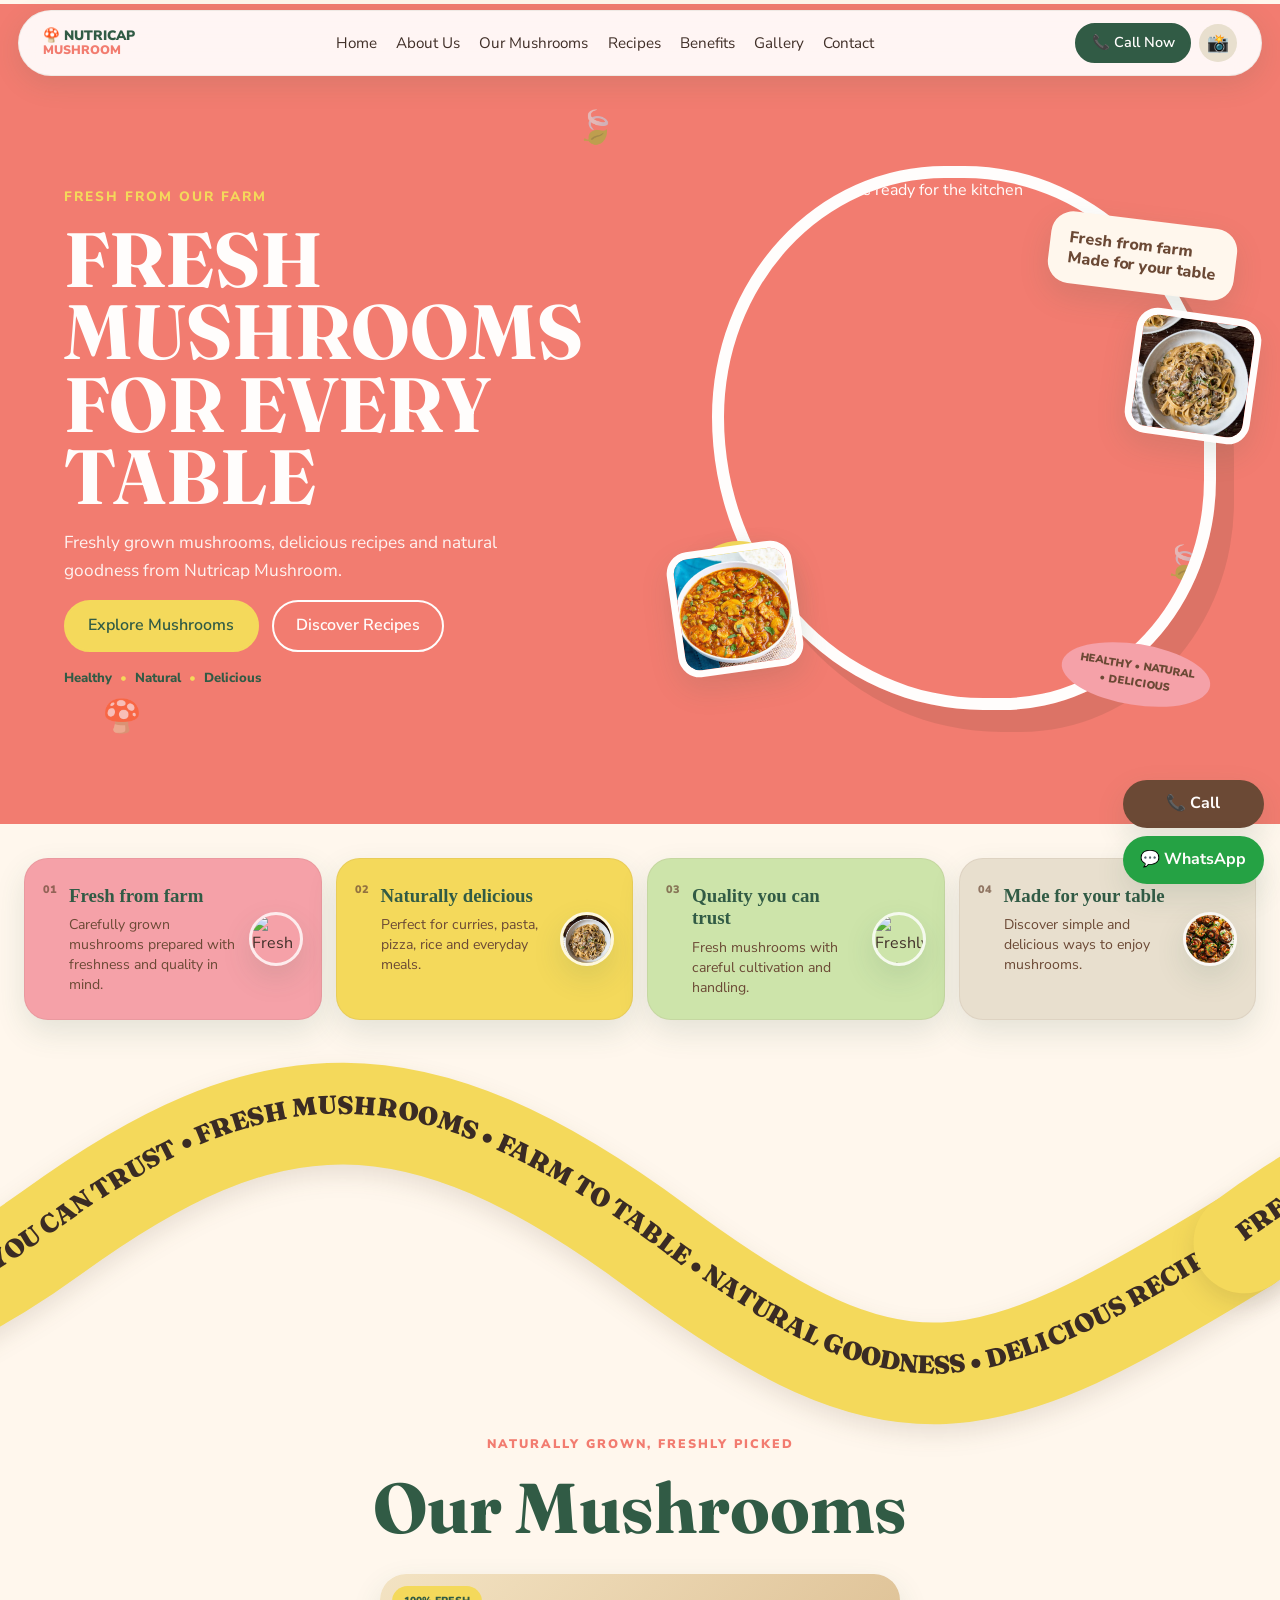
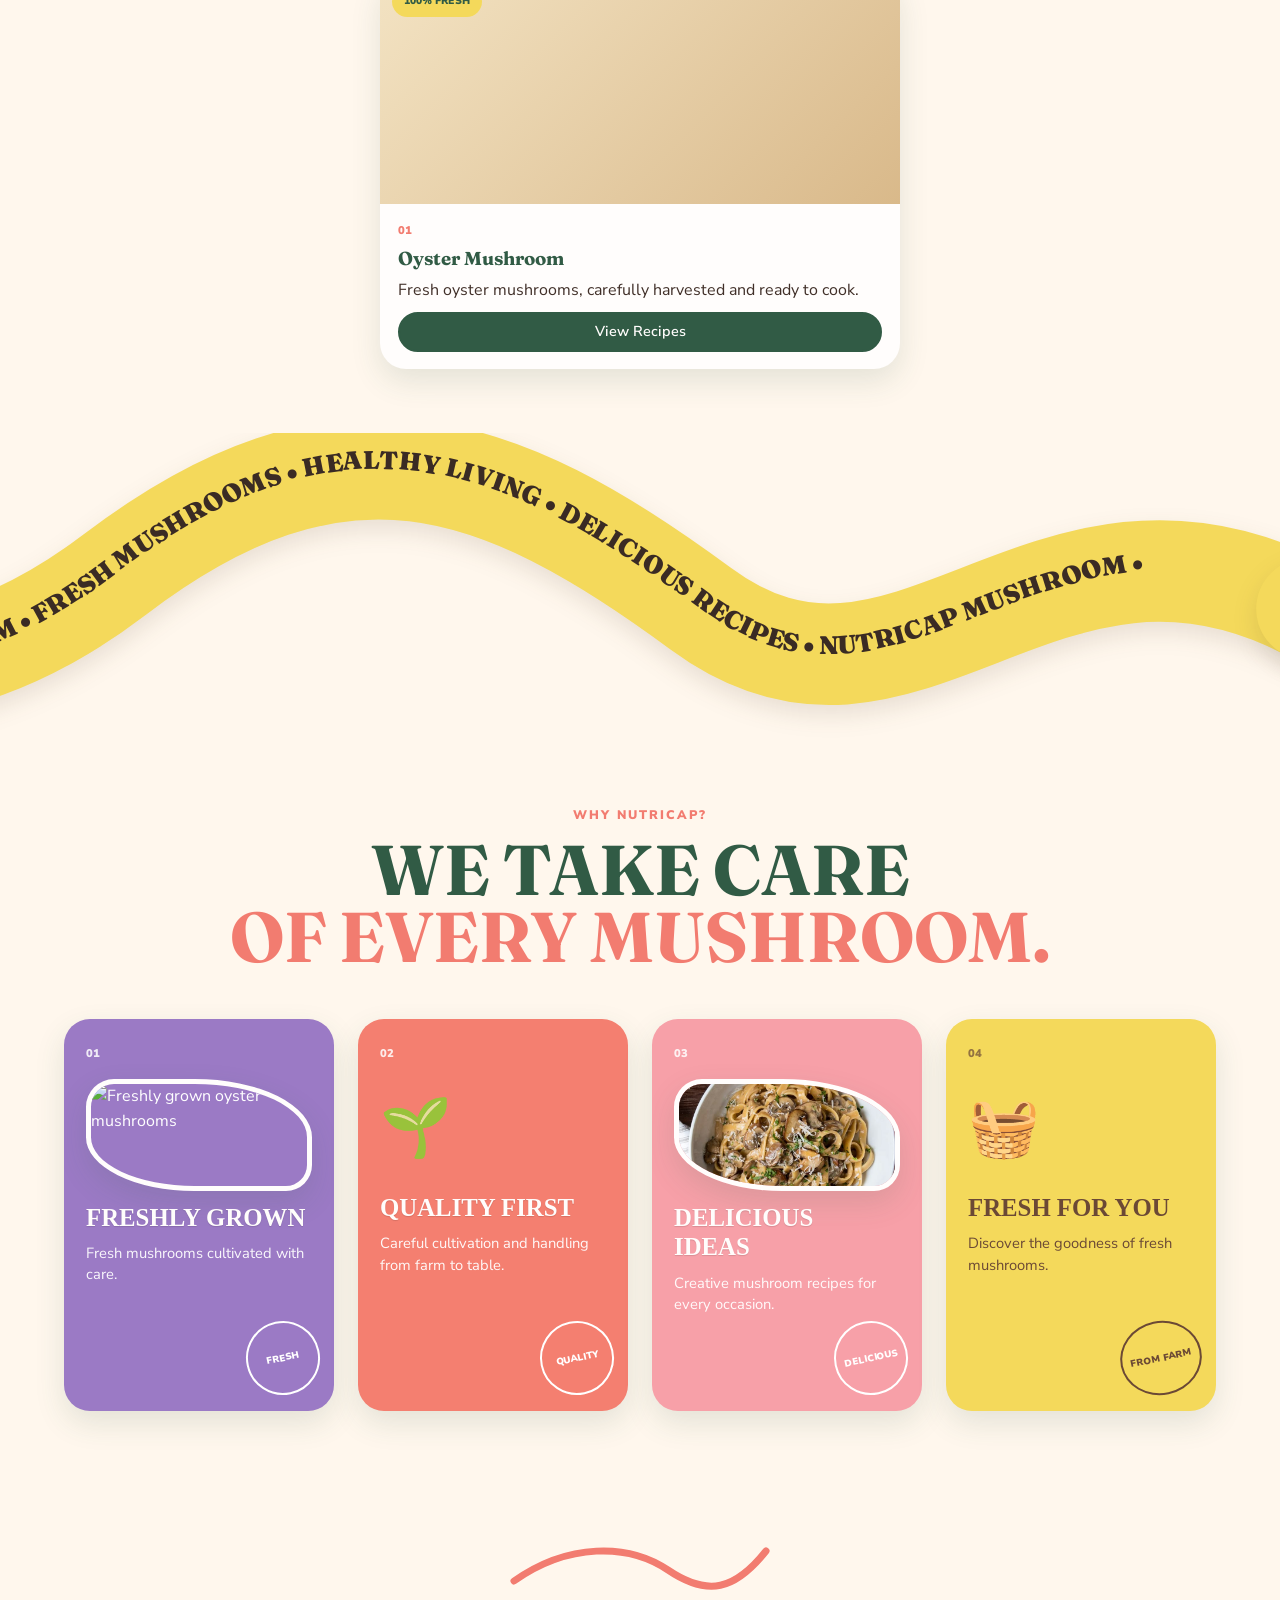
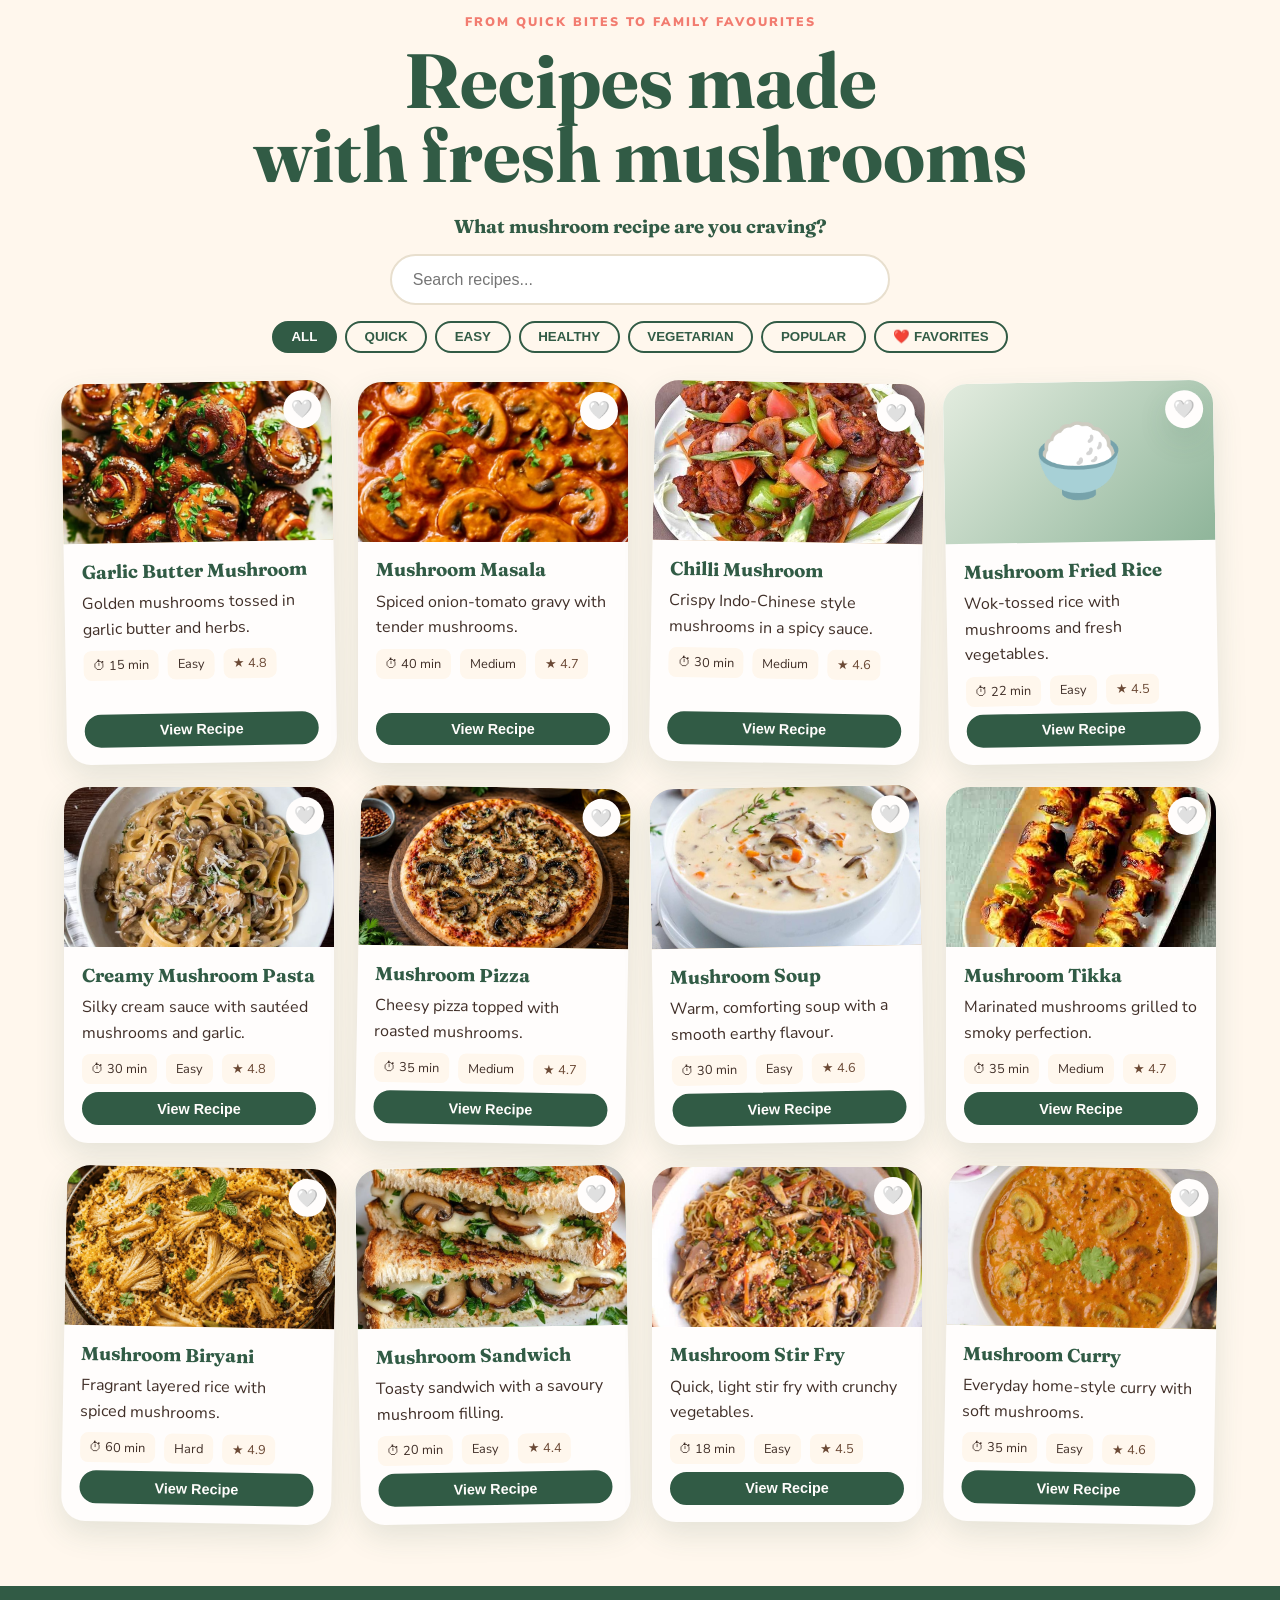
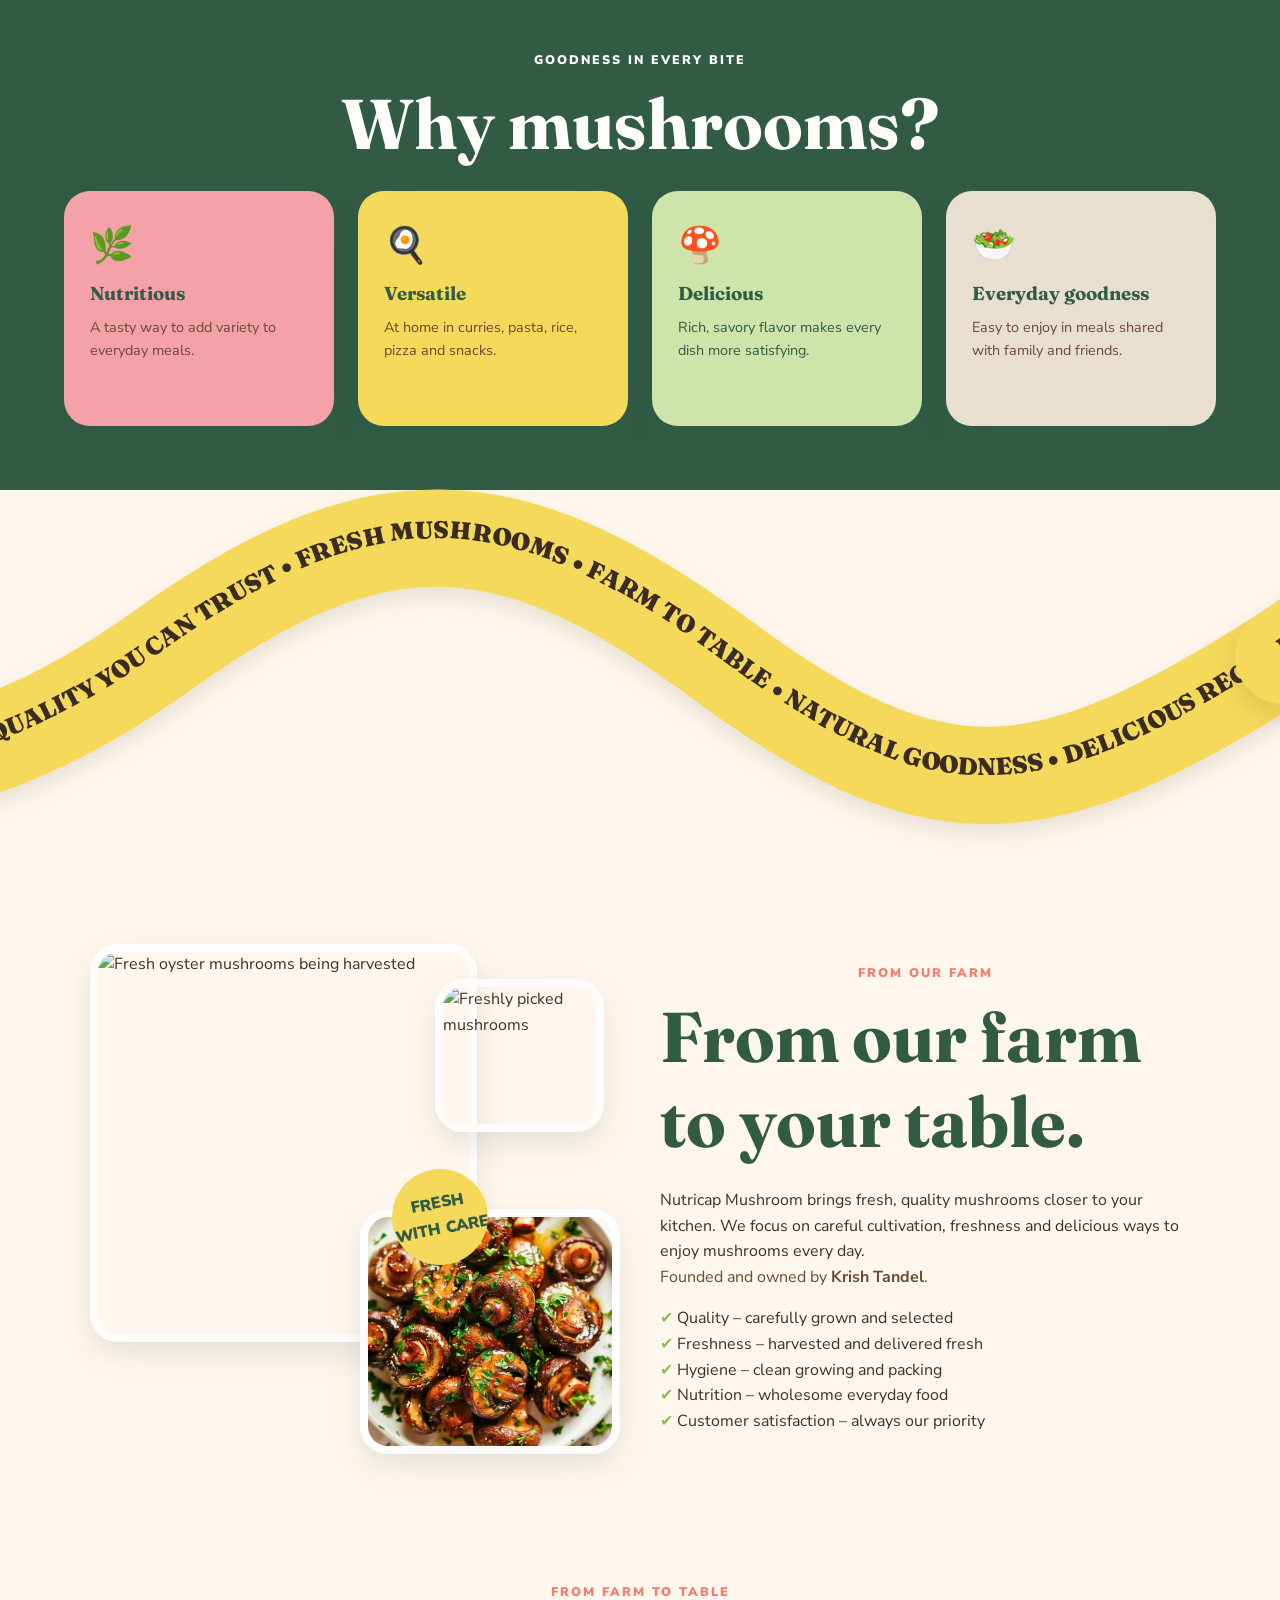
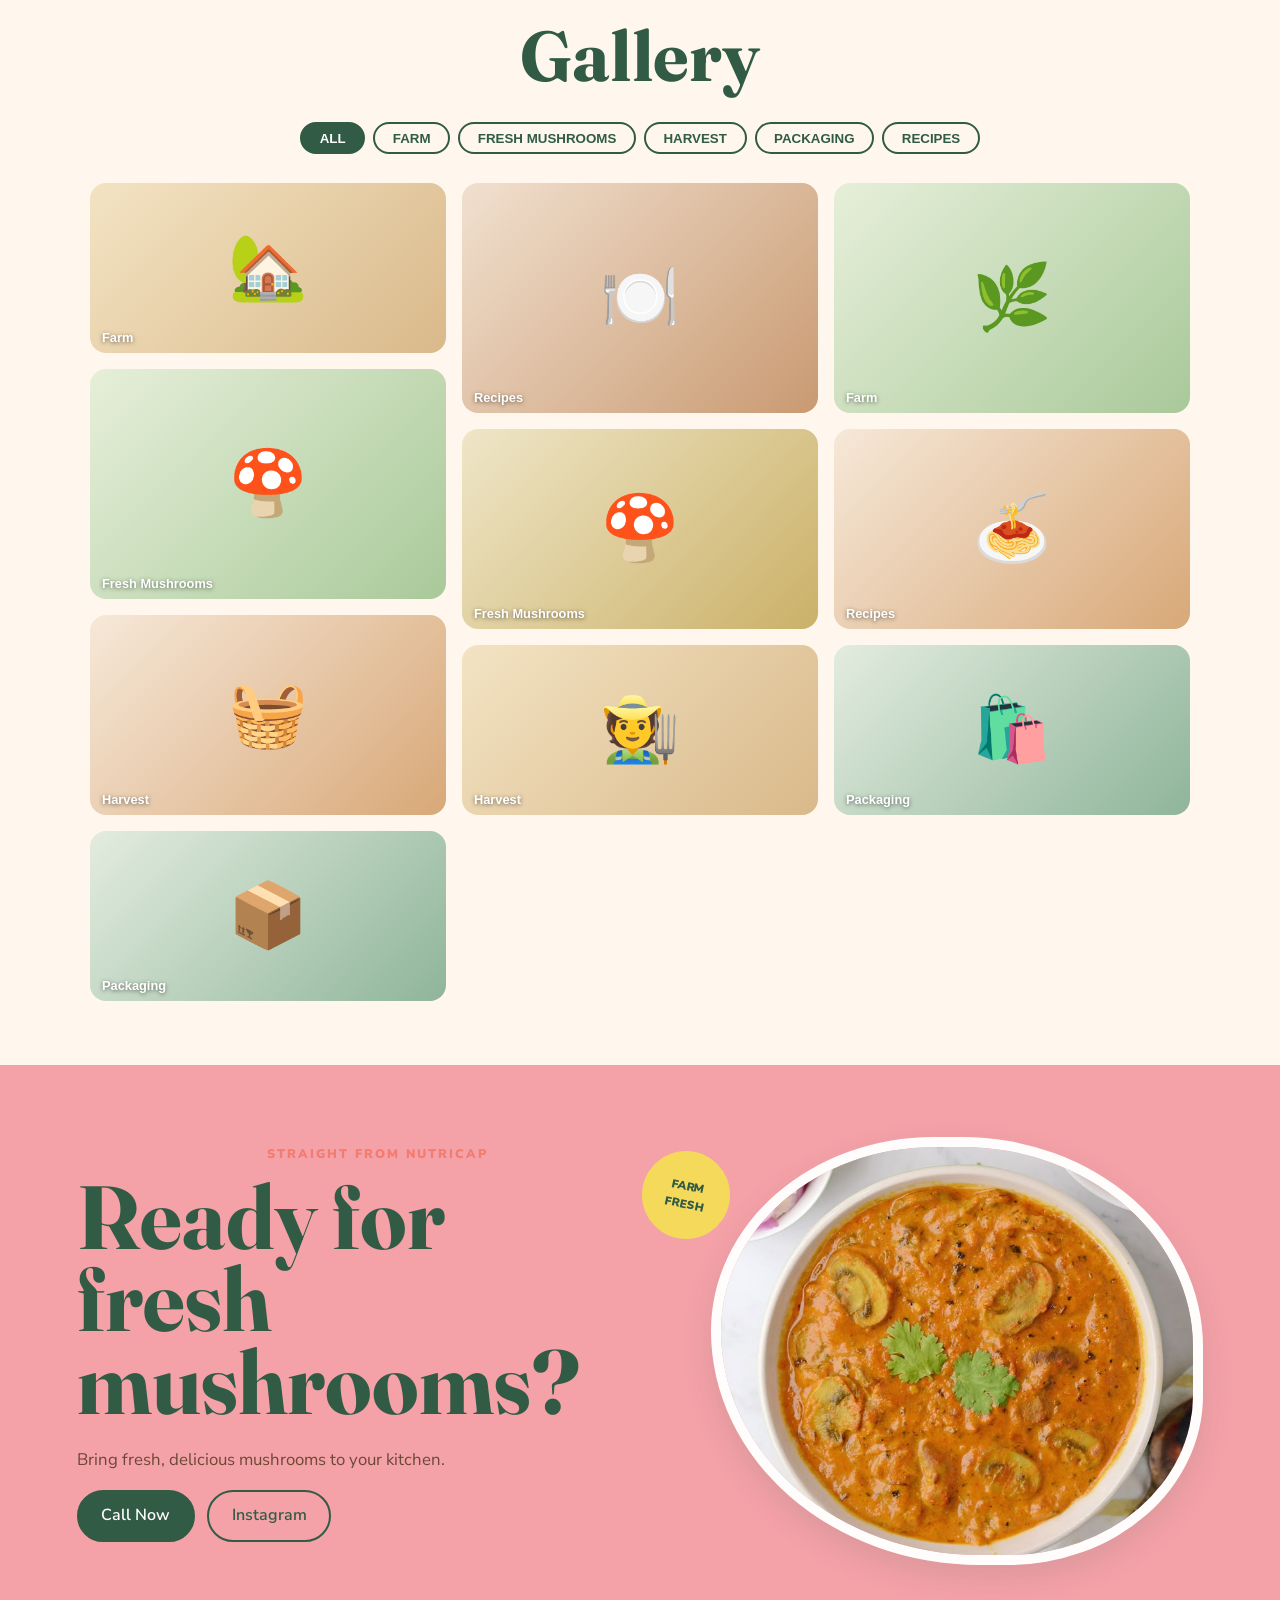
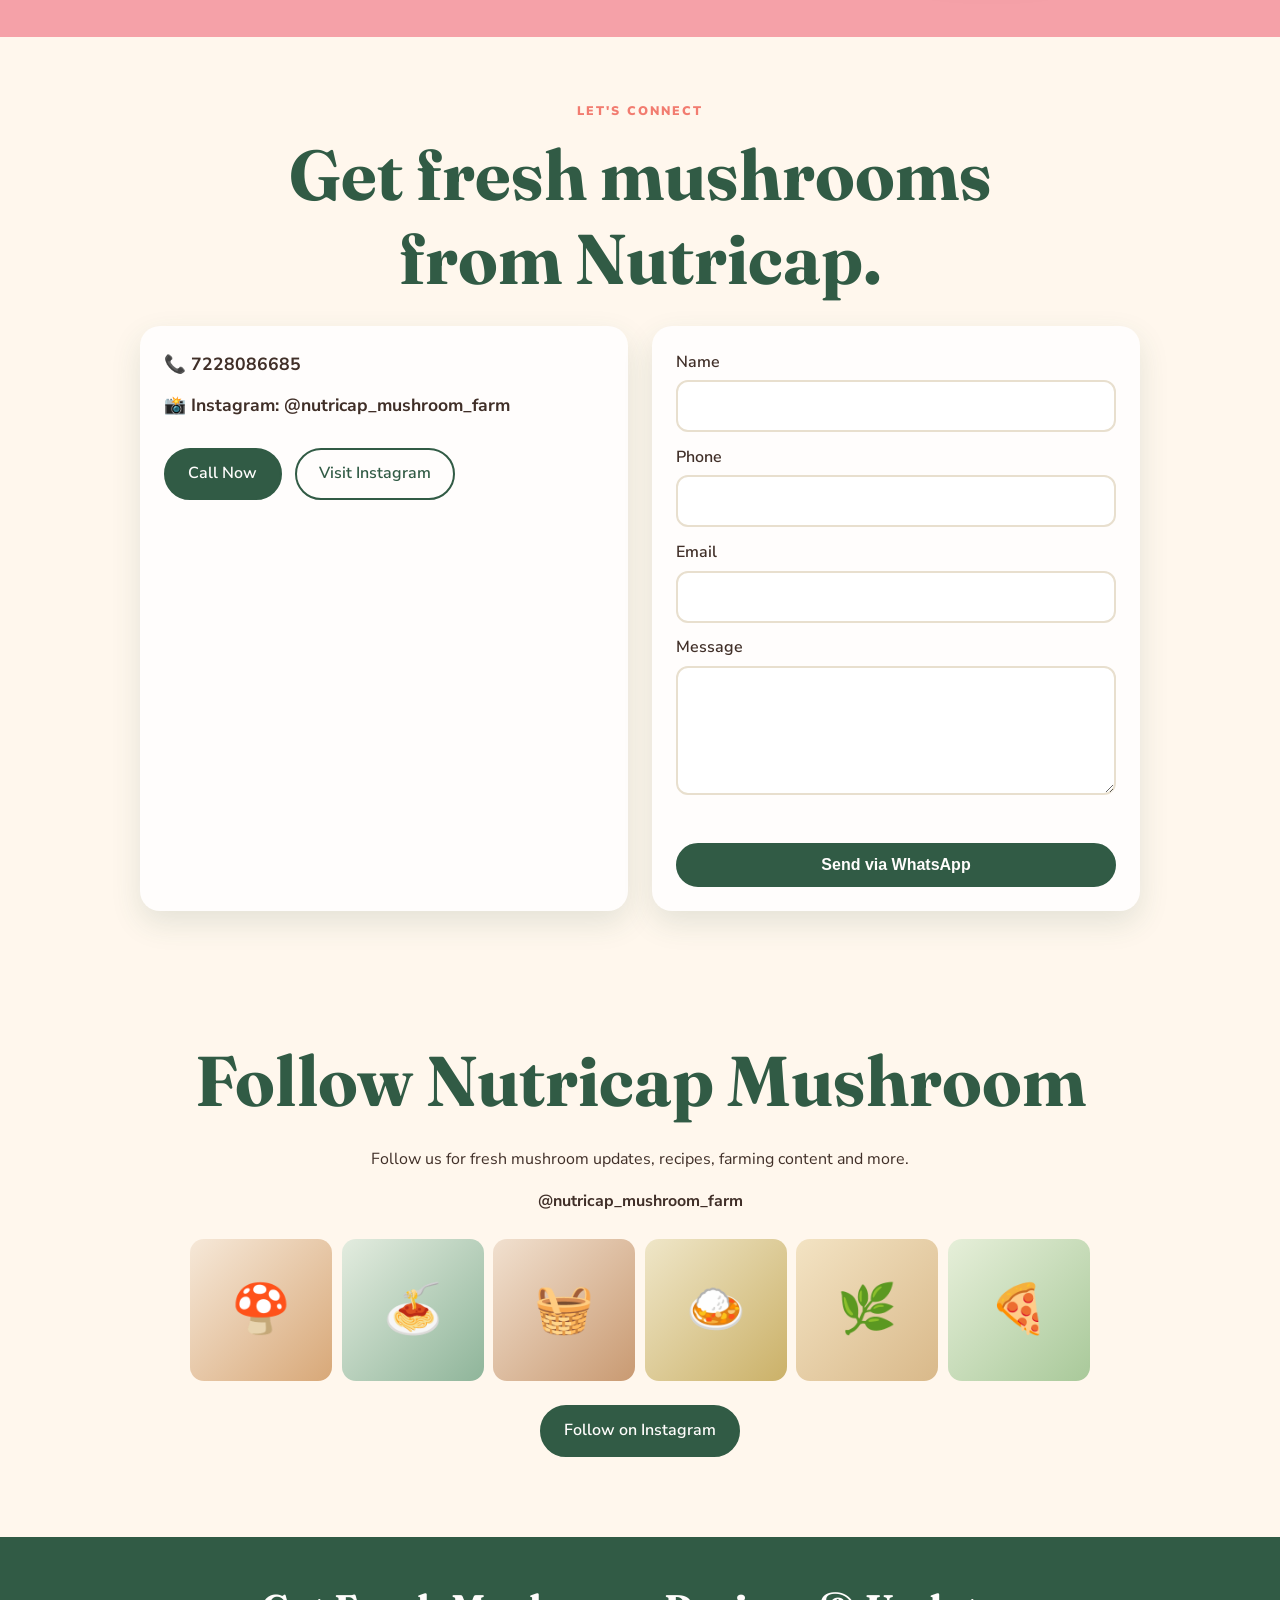
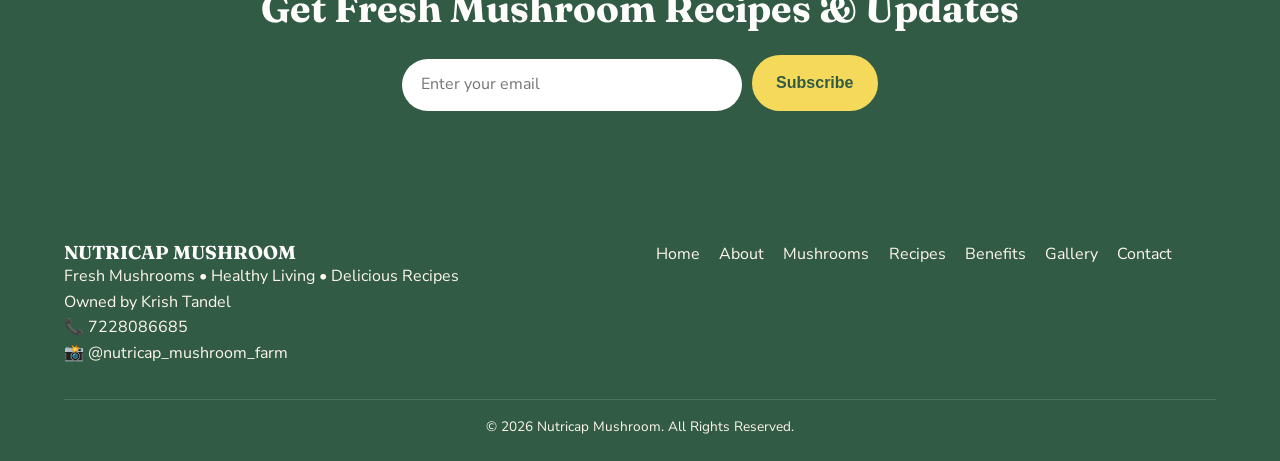
==== mushroom/index.html @ 6a01f89e "Initial mushroom landing page" ====
<!DOCTYPE html>
<html lang="en">
<head>
<meta charset="UTF-8">
<meta name="viewport" content="width=device-width, initial-scale=1">
<title>Nutricap Mushroom | Fresh Mushrooms • Healthy Living • Delicious Recipes</title>
<meta name="description" content="Fresh mushrooms and delicious mushroom recipes from Nutricap Mushroom.">
<link rel="preconnect" href="https://fonts.googleapis.com">
<link rel="preconnect" href="https://fonts.gstatic.com" crossorigin>
<link href="https://fonts.googleapis.com/css2?family=Fraunces:opsz,wght@9..144,600;9..144,700;9..144,800;9..144,900&family=Nunito+Sans:wght@400;500;600;700;800;900&display=swap" rel="stylesheet">
<link rel="stylesheet" href="Style.CSS">
</head>
<body>
<header class="nav" id="top">
  <a href="#home" class="logo"><span>🍄 NUTRICAP</span><span>MUSHROOM</span></a>
  <nav id="menu" aria-label="Main">
    <a href="#home">Home</a><a href="#about">About Us</a><a href="#mushrooms">Our Mushrooms</a>
    <a href="#recipes">Recipes</a><a href="#benefits">Benefits</a><a href="#gallery">Gallery</a><a href="#contact">Contact</a>
  </nav>
  <div class="nav-right">
    <a class="btn btn-sm" href="tel:7228086685">📞 Call Now</a>
    <a class="icon-btn" href="https://www.instagram.com/nutricap_mushroom_farm/" target="_blank" rel="noopener" aria-label="Instagram">📸</a>
    <button class="icon-btn burger" id="burger" aria-label="Toggle menu" aria-expanded="false">☰</button>
  </div>
</header>

<main>
<section class="hero" id="home">
  <span class="float f1">🍃</span><span class="float f2">🍄</span><span class="float f3">🍃</span>
  <div class="hero-text reveal">
    <p class="eyebrow">Fresh from our farm</p>
    <h1>Fresh mushrooms<br>for every table</h1>
    <p>Freshly grown mushrooms, delicious recipes and natural goodness from Nutricap Mushroom.</p>
    <div class="cta"><a class="btn" href="#mushrooms">Explore Mushrooms</a><a class="btn btn-ghost" href="#recipes">Discover Recipes</a></div>
    <p class="trust">Healthy <span>•</span> Natural <span>•</span> Delicious</p>
  </div>
  <div class="hero-visual reveal">
    <img class="hero-img" src="https://images.unsplash.com/photo-1629665001701-a232a0ba4eec?auto=format&amp;fit=crop&amp;w=1100&amp;q=85" alt="Fresh mushrooms ready for the kitchen">
    <img class="hero-overlap hero-overlap-top" src="assets/recipes/05-creamy-pasta.jpeg" alt="Creamy mushroom pasta">
    <img class="hero-overlap hero-overlap-bottom" src="assets/recipes/04-matar-masala.jpeg" alt="Mushroom matar masala">
    <span class="hero-badge">100%<small>Farm fresh</small></span>
    <span class="hero-note">Fresh from farm<br>Made for your table</span>
    <span class="hero-roundel">Healthy • Natural<br>• Delicious</span>
  </div>
</section>

<section class="feature-strip" aria-label="Nutricap Mushroom qualities">
  <article class="feature-note note-pink"><span class="feature-number">01</span><div><h2>Fresh from farm</h2><p>Carefully grown mushrooms prepared with freshness and quality in mind.</p></div><img class="feature-photo" src="https://images.unsplash.com/photo-1770884844724-ac9e36b599e9?auto=format&amp;fit=crop&amp;w=180&amp;q=80" alt="Fresh oyster mushrooms" loading="lazy"></article>
  <article class="feature-note note-yellow"><span class="feature-number">02</span><div><h2>Naturally delicious</h2><p>Perfect for curries, pasta, pizza, rice and everyday meals.</p></div><img class="feature-photo" src="assets/recipes/05-creamy-pasta.jpeg" alt="Creamy mushroom pasta" loading="lazy"></article>
  <article class="feature-note note-green"><span class="feature-number">03</span><div><h2>Quality you can trust</h2><p>Fresh mushrooms with careful cultivation and handling.</p></div><img class="feature-photo" src="https://images.unsplash.com/photo-1621455799534-deab8a1c1d89?auto=format&amp;fit=crop&amp;w=180&amp;q=80" alt="Freshly picked mushrooms" loading="lazy"></article>
  <article class="feature-note note-beige"><span class="feature-number">04</span><div><h2>Made for your table</h2><p>Discover simple and delicious ways to enjoy mushrooms.</p></div><img class="feature-photo" src="assets/recipes/01-garlic-butter.jpeg" alt="Garlic butter mushrooms" loading="lazy"></article>
</section>

<div class="ribbon-band ribbon-band-one" aria-hidden="true">
  <svg class="mushroom-ribbon" viewBox="0 0 2200 420" preserveAspectRatio="none" focusable="false">
    <defs>
      <path id="ribbonPathOne" d="M -200 200 C 20 35, 240 25, 420 200 S 840 350, 1060 190 S 1430 20, 1680 205 S 2010 365, 2280 200"/>
      <g id="ribbonArtworkOne"><use href="#ribbonPathOne" class="ribbon-track"/><text class="ribbon-print"><textPath href="#ribbonPathOne">FRESH MUSHROOMS • FARM TO TABLE • NATURAL GOODNESS • DELICIOUS RECIPES • QUALITY YOU CAN TRUST • FRESH MUSHROOMS • FARM TO TABLE • NATURAL GOODNESS • DELICIOUS RECIPES • QUALITY YOU CAN TRUST •</textPath></text></g>
    </defs>
    <g class="ribbon-flow">
      <use href="#ribbonArtworkOne"/><use href="#ribbonArtworkOne" x="2480"/>
      <animateTransform attributeName="transform" type="translate" from="0 0" to="-2480 0" dur="18s" calcMode="linear" repeatCount="indefinite"/>
    </g>
  </svg>
</div>

<section id="mushrooms" class="sec">
  <p class="section-kicker reveal">Naturally grown, freshly picked</p>
  <h2 class="reveal">Our Mushrooms</h2>
  <div class="product-catalog">
    <div class="grid" id="mushGrid" aria-live="polite"></div>
  </div>
</section>

<div class="ribbon-band ribbon-band-two" aria-hidden="true">
  <svg class="mushroom-ribbon" viewBox="0 0 2200 360" preserveAspectRatio="none" focusable="false">
    <defs>
      <path id="ribbonPathTwo" d="M -200 180 C 20 300, 220 25, 430 125 S 830 320, 1060 145 S 1450 25, 1660 180 S 2010 40, 2280 180"/>
      <g id="ribbonArtworkTwo"><use href="#ribbonPathTwo" class="ribbon-track"/><text class="ribbon-print"><textPath href="#ribbonPathTwo">FRESH MUSHROOMS • HEALTHY LIVING • DELICIOUS RECIPES • NUTRICAP MUSHROOM • FRESH MUSHROOMS • HEALTHY LIVING • DELICIOUS RECIPES • NUTRICAP MUSHROOM •</textPath></text></g>
    </defs>
    <g class="ribbon-flow">
      <use href="#ribbonArtworkTwo"/><use href="#ribbonArtworkTwo" x="2480"/>
      <animateTransform attributeName="transform" type="translate" from="0 0" to="-2480 0" dur="20s" calcMode="linear" repeatCount="indefinite"/>
    </g>
  </svg>
</div>

<section id="care" class="sec care-section">
  <p class="section-kicker reveal">Why Nutricap?</p>
  <h2 class="reveal detail-heading">We take care<br><span class="detail-heading-accent">of every mushroom.</span></h2>
  <div class="grid four detail-grid">
    <article class="detail-card detail-purple reveal"><span class="detail-number">01</span><img class="detail-photo" src="https://images.unsplash.com/photo-1770884844724-ac9e36b599e9?auto=format&amp;fit=crop&amp;w=320&amp;q=85" alt="Freshly grown oyster mushrooms" loading="lazy"><h3>Freshly grown</h3><p>Fresh mushrooms cultivated with care.</p><span class="detail-stamp">FRESH</span></article>
    <article class="detail-card detail-coral reveal"><span class="detail-number">02</span><span class="big">🌱</span><h3>Quality first</h3><p>Careful cultivation and handling from farm to table.</p><span class="detail-stamp">QUALITY</span></article>
    <article class="detail-card detail-pink reveal"><span class="detail-number">03</span><img class="detail-photo" src="assets/recipes/05-creamy-pasta.jpeg" alt="A mushroom pasta recipe" loading="lazy"><h3>Delicious ideas</h3><p>Creative mushroom recipes for every occasion.</p><span class="detail-stamp">DELICIOUS</span></article>
    <article class="detail-card detail-yellow reveal"><span class="detail-number">04</span><span class="big">🧺</span><h3>Fresh for you</h3><p>Discover the goodness of fresh mushrooms.</p><span class="detail-stamp">FROM FARM</span></article>
  </div>
</section>

<section id="recipes" class="sec alt">
  <svg class="recipe-swoop reveal" viewBox="0 0 260 54" aria-hidden="true"><path d="M4 42 C58 4 118 4 158 31 S225 51 256 12"/></svg>
  <p class="section-kicker reveal">From quick bites to family favourites</p>
  <h2 class="reveal">Recipes made<br>with fresh mushrooms</h2>
  <h3 class="center">What mushroom recipe are you craving?</h3>
  <input type="search" id="search" placeholder="Search recipes..." aria-label="Search recipes">
  <div class="filters" id="filters"></div>
  <div class="grid" id="recipeGrid" aria-live="polite"></div>
  <p id="noRes" class="center" hidden>No recipes found. Try another search.</p>
</section>

<section id="benefits" class="sec benefits-section">
  <p class="section-kicker reveal">Goodness in every bite</p>
  <h2 class="reveal">Why mushrooms?</h2>
  <div class="grid four benefit-grid">
    <article class="benefit-card benefit-pink reveal"><span class="big">🌿</span><h3>Nutritious</h3><p>A tasty way to add variety to everyday meals.</p></article>
    <article class="benefit-card benefit-yellow reveal"><span class="big">🍳</span><h3>Versatile</h3><p>At home in curries, pasta, rice, pizza and snacks.</p></article>
    <article class="benefit-card benefit-green reveal"><span class="big">🍄</span><h3>Delicious</h3><p>Rich, savory flavor makes every dish more satisfying.</p></article>
    <article class="benefit-card benefit-beige reveal"><span class="big">🥗</span><h3>Everyday goodness</h3><p>Easy to enjoy in meals shared with family and friends.</p></article>
  </div>
</section>

<div class="ribbon-band ribbon-band-three" aria-hidden="true">
  <svg class="mushroom-ribbon" viewBox="0 0 2300 430" preserveAspectRatio="none" focusable="false">
    <defs>
      <path id="ribbonPathThree" d="M -200 190 C 30 25, 260 25, 440 195 S 850 350, 1080 185 S 1450 25, 1680 195 S 2020 355, 2280 190"/>
      <g id="ribbonArtworkThree"><use href="#ribbonPathThree" class="ribbon-track"/><text class="ribbon-print"><textPath href="#ribbonPathThree">FRESH MUSHROOMS • FARM TO TABLE • NATURAL GOODNESS • DELICIOUS RECIPES • QUALITY YOU CAN TRUST • FRESH MUSHROOMS • FARM TO TABLE • NATURAL GOODNESS • DELICIOUS RECIPES • QUALITY YOU CAN TRUST •</textPath></text></g>
    </defs>
    <g class="ribbon-flow">
      <use href="#ribbonArtworkThree"/><use href="#ribbonArtworkThree" x="2480"/>
      <animateTransform attributeName="transform" type="translate" from="0 0" to="-2480 0" dur="22s" calcMode="linear" repeatCount="indefinite"/>
    </g>
  </svg>
</div>

<section id="about" class="sec alt">
  <div class="about">
    <div class="about-photos reveal">
      <img class="about-img about-main" src="https://images.unsplash.com/photo-1770429939069-2f649afea536?auto=format&amp;fit=crop&amp;w=1200&amp;q=85" alt="Fresh oyster mushrooms being harvested">
      <img class="about-img about-inset" src="assets/recipes/01-garlic-butter.jpeg" alt="Garlic butter mushrooms ready to serve">
      <img class="about-img about-thumb" src="https://images.unsplash.com/photo-1621455799534-deab8a1c1d89?auto=format&amp;fit=crop&amp;w=700&amp;q=80" alt="Freshly picked mushrooms">
      <span class="about-sticker">Fresh<br>with care</span>
    </div>
    <div class="reveal">
      <p class="section-kicker">From our farm</p>
      <h2 class="left">From our farm<br>to your table.</h2>
      <p>Nutricap Mushroom brings fresh, quality mushrooms closer to your kitchen. We focus on careful cultivation, freshness and delicious ways to enjoy mushrooms every day.</p>
      <p class="owner-line">Founded and owned by <strong>Krish Tandel</strong>.</p>
      <ul class="ticks"><li>Quality – carefully grown and selected</li><li>Freshness – harvested and delivered fresh</li><li>Hygiene – clean growing and packing</li><li>Nutrition – wholesome everyday food</li><li>Customer satisfaction – always our priority</li></ul>
    </div>
  </div>
</section>

<section id="gallery" class="sec">
  <p class="section-kicker reveal">From farm to table</p>
  <h2 class="reveal">Gallery</h2>
  <div class="filters" id="galFilters"></div>
  <div class="masonry" id="galGrid"></div>
</section>

<section class="final-cta">
  <div class="final-cta-copy"><p class="section-kicker">Straight from Nutricap</p><h2>Ready for<br>fresh mushrooms?</h2><p>Bring fresh, delicious mushrooms to your kitchen.</p><div class="cta"><a class="btn" href="tel:7228086685">Call Now</a><a class="btn btn-ghost" href="https://www.instagram.com/nutricap_mushroom_farm/" target="_blank" rel="noopener">Instagram</a></div></div>
  <img src="assets/recipes/02-mushroom-masala.jpeg" alt="Fresh mushroom masala ready for a family meal">
  <span class="cta-sticker">Farm<br>fresh</span>
</section>

<section id="contact" class="sec alt">
  <p class="section-kicker reveal">Let's connect</p>
  <h2 class="reveal">Get fresh mushrooms<br>from Nutricap.</h2>
  <div class="contact">
    <div class="card pad">
      <p class="big-line">📞 <strong>7228086685</strong></p>
      <p class="big-line">📸 <strong>Instagram: @nutricap_mushroom_farm</strong></p>
      <div class="cta"><a class="btn" href="tel:7228086685">Call Now</a><a class="btn btn-ghost" href="https://www.instagram.com/nutricap_mushroom_farm/" target="_blank" rel="noopener">Visit Instagram</a></div>
    </div>
    <form class="card pad" id="contactForm" novalidate>
      <label>Name<input id="cName" autocomplete="name"></label>
      <label>Phone<input id="cPhone" type="tel" autocomplete="tel"></label>
      <label>Email<input id="cEmail" type="email" autocomplete="email"></label>
      <label>Message<textarea id="cMsg" rows="4"></textarea></label>
      <p class="msg" id="formMsg" role="status"></p>
      <button class="btn" type="submit">Send via WhatsApp</button>
    </form>
  </div>
</section>

<section class="sec">
  <h2 class="reveal">Follow Nutricap Mushroom</h2>
  <p class="center">Follow us for fresh mushroom updates, recipes, farming content and more.</p>
  <p class="center"><strong>@nutricap_mushroom_farm</strong></p>
  <div class="insta" id="instaGrid"></div>
  <p class="center"><a class="btn" href="https://www.instagram.com/nutricap_mushroom_farm/" target="_blank" rel="noopener">Follow on Instagram</a></p>
</section>

<section class="news">
  <h2>Get Fresh Mushroom Recipes &amp; Updates</h2>
  <form id="newsForm" novalidate>
    <input id="nEmail" type="email" placeholder="Enter your email" aria-label="Email">
    <button class="btn" type="submit">Subscribe</button>
  </form>
  <p class="msg" id="newsMsg" role="status"></p>
</section>
</main>

<footer class="footer">
  <div><h3>NUTRICAP MUSHROOM</h3><p>Fresh Mushrooms • Healthy Living • Delicious Recipes</p><p>Owned by Krish Tandel</p>
    <p>📞 <a href="tel:7228086685">7228086685</a><br>📸 @nutricap_mushroom_farm</p></div>
  <div class="flinks"><a href="#home">Home</a><a href="#about">About</a><a href="#mushrooms">Mushrooms</a><a href="#recipes">Recipes</a><a href="#benefits">Benefits</a><a href="#gallery">Gallery</a><a href="#contact">Contact</a></div>
  <p class="copy">© 2026 Nutricap Mushroom. All Rights Reserved.</p>
</footer>

<div class="fab" aria-label="Contact options">
  <a href="tel:7228086685" class="fab-btn call">📞 Call</a>
  <a href="https://wa.me/917228086685" target="_blank" rel="noopener" class="fab-btn wa">💬 WhatsApp</a>
</div>
<button id="toTop" aria-label="Back to top">↑</button>

<div class="modal" id="modal" role="dialog" aria-modal="true" aria-labelledby="mTitle" hidden>
  <div class="modal-box">
    <button class="close" data-close aria-label="Close">✕</button>
    <div class="m-img" id="mImg"></div>
    <div class="m-body">
      <h2 id="mTitle"></h2>
      <p id="mMeta" class="meta"></p>
      <div class="servings">Servings
        <button class="icon-btn" id="sMinus" aria-label="Fewer servings">−</button><b id="sVal">2</b><button class="icon-btn" id="sPlus" aria-label="More servings">+</button>
      </div>
      <h3>Ingredients</h3><ul id="mIng" class="checks"></ul>
      <h3>Cooking Instructions</h3><ol id="mSteps"></ol>
      <div class="timer"><span id="tDisp">00:00</span>
        <button class="btn btn-sm" id="tStart">Start</button><button class="btn btn-sm btn-ghost" id="tPause">Pause</button><button class="btn btn-sm btn-ghost" id="tReset">Reset</button></div>
      <div class="cta"><button class="btn btn-ghost" id="mFav">❤️ Add to Favorites</button><button class="btn" id="mStart">Start Cooking</button></div>
    </div>
  </div>
</div>
<div class="modal" id="lightbox" hidden><button class="close" data-close aria-label="Close">✕</button><div class="lb" id="lbContent"></div></div>

<script src="Script.JS?v=3"></script>
</body>
</html>
---- mushroom/Style.CSS ----
:root{--green:#315b45;--green2:#8dbf55;--brown:#6b4935;--cream:#fff7ed;--off:#fff7ed;--beige:#e8dfce;--gold:#f4d95b;--orange:#f27c70;--coral:#f27c70;--pink:#f5a1a8;--soft-white:#fffdfc;--ink:#402f28;--sh:0 12px 30px rgba(49,91,69,.13)}
*{box-sizing:border-box;margin:0}
html{scroll-behavior:smooth;scroll-padding-top:76px;overflow-x:hidden}
body{font-family:"Nunito Sans",sans-serif;background:var(--off);color:var(--ink);line-height:1.6;overflow-x:hidden}
a{color:inherit;text-decoration:none}
[hidden]{display:none!important}
h1,h2,h3{font-family:"Fraunces",Georgia,serif;line-height:1.2;color:var(--green)}
h1{font-size:clamp(2rem,5vw,3.6rem)}
h2{font-size:clamp(1.6rem,3.5vw,2.4rem);text-align:center;margin-bottom:1.5rem}
h2.left{text-align:left}
.center{text-align:center;margin-bottom:1rem}
.sec{padding:4rem 5vw}.alt{background:var(--cream)}
.btn{display:inline-block;background:var(--green);color:var(--soft-white);border:2px solid var(--green);padding:.7rem 1.4rem;border-radius:999px;font-weight:600;cursor:pointer;font-size:1rem;transition:.25s}
.btn:hover{background:var(--green2);border-color:var(--green2);transform:translateY(-2px);box-shadow:var(--sh)}
.btn-ghost{background:transparent;color:var(--green)}.btn-ghost:hover{color:var(--soft-white)}
.btn-sm{padding:.4rem .9rem;font-size:.9rem}
.icon-btn{background:var(--beige);color:var(--orange);border:0;border-radius:50%;width:38px;height:38px;cursor:pointer;font-size:1.1rem;display:inline-grid;place-items:center}
:focus-visible{outline:3px solid var(--gold);outline-offset:2px}
.nav{position:sticky;top:10px;z-index:50;display:flex;align-items:center;justify-content:space-between;gap:1rem;width:min(1380px,calc(100% - 36px));margin:10px auto -72px;padding:.75rem 1.5rem;background:rgba(255,253,252,.94);border:1px solid rgba(49,91,69,.08);border-radius:999px;backdrop-filter:blur(12px);box-shadow:0 8px 28px rgba(49,91,69,.12)}
.logo{display:flex;flex-direction:column;gap:1px;font-size:.77rem;font-weight:900;color:var(--green);line-height:1}
.logo span:first-child{font-size:.85rem}.logo span:last-child{color:var(--coral)}
#menu{display:flex;gap:1.2rem;font-size:.95rem}
#menu a:hover{color:var(--brown)}
.nav-right{display:flex;align-items:center;gap:.5rem}.burger{display:none}
.hero{position:relative;isolation:isolate;display:grid;grid-template-columns:1.1fr .9fr;gap:2rem;align-items:center;padding:8rem max(5vw,calc((100vw - 1320px)/2)) 5rem;background:var(--coral);color:var(--soft-white);overflow:hidden;min-height:min(820px,95vh)}
.hero h1{max-width:720px;font-size:clamp(3rem,6vw,5rem);line-height:.94;color:var(--soft-white);text-transform:uppercase}
.eyebrow{color:var(--gold);font-weight:800;text-transform:uppercase;letter-spacing:2px;font-size:.85rem}
.hero p{margin:1rem 0}
.hero-text{position:relative;z-index:2}.hero-text>p:not(.eyebrow):not(.trust){max-width:440px;color:rgba(255,253,252,.92);font-size:1.08rem}
.cta{display:flex;flex-wrap:wrap;gap:.8rem;margin:1rem 0}
.hero .cta .btn{background:var(--gold);border-color:var(--gold);color:var(--green)}
.hero .cta .btn-ghost{background:transparent;border-color:var(--soft-white);color:var(--soft-white)}
.trust{color:var(--green);font-weight:800;font-size:.82rem}.trust span{color:var(--gold);padding:0 .25rem}
.hero-visual{position:relative;width:min(100%,570px);justify-self:center;z-index:1}
.hero-img{display:block;aspect-ratio:1/1.08;width:100%;object-fit:cover;border:12px solid var(--soft-white);border-radius:48% 52% 44% 56%;box-shadow:18px 22px 0 rgba(107,73,53,.16)}
.hero-badge{position:absolute;left:-5%;bottom:12%;display:grid;place-items:center;width:104px;aspect-ratio:1;border-radius:50%;background:var(--gold);color:var(--green);font-weight:900;font-size:1.55rem;line-height:1;transform:rotate(-13deg);box-shadow:var(--sh)}
.hero-badge small{display:block;font-size:.55rem;text-transform:uppercase}
.hero-note{position:absolute;right:-4%;top:10%;padding:1rem 1.2rem;border-radius:22px;background:var(--cream);color:var(--brown);font-weight:800;line-height:1.25;transform:rotate(7deg);box-shadow:var(--sh)}
.hero-overlap{position:absolute;z-index:2;width:25%;aspect-ratio:1;object-fit:cover;border:7px solid var(--soft-white);border-radius:22px;box-shadow:var(--sh)}
.hero-overlap-top{right:-8%;top:27%;transform:rotate(8deg)}
.hero-overlap-bottom{left:-8%;bottom:7%;transform:rotate(-8deg)}
.hero-roundel{position:absolute;right:1%;bottom:1%;z-index:3;padding:13px 17px;border-radius:50%;background:var(--pink);color:var(--brown);font-size:.68rem;font-weight:900;text-align:center;text-transform:uppercase;transform:rotate(9deg)}
.hero-overlap{position:absolute;z-index:2;width:25%;aspect-ratio:1;object-fit:cover;border:7px solid var(--soft-white);border-radius:22px;box-shadow:var(--sh)}
.hero-overlap-top{right:-8%;top:27%;transform:rotate(8deg)}
.hero-overlap-bottom{left:-8%;bottom:7%;transform:rotate(-8deg)}
.hero-roundel{position:absolute;right:1%;bottom:1%;z-index:3;padding:13px 17px;border-radius:50%;background:var(--pink);color:var(--brown);font-size:.68rem;font-weight:900;text-align:center;text-transform:uppercase;transform:rotate(9deg)}
#mushGrid{grid-template-columns:minmax(0,520px);justify-content:center;max-width:none}
.product-photo{position:relative;height:230px;overflow:hidden;background:var(--beige)}
.product-photo img{width:100%;height:100%;object-fit:cover;transition:transform .5s}
.product-card:hover .product-photo img{transform:scale(1.06)}
.product-card:nth-child(4n+2) .product-photo{border-radius:0 0 44% 0}
.product-card:nth-child(4n+3) .product-photo{border-radius:0 0 0 44%}
.product-badge{position:absolute;left:12px;top:12px;padding:.45rem .75rem;border-radius:999px;background:var(--gold);color:var(--green);font-size:.64rem;font-weight:900;text-transform:uppercase}
.product-number{color:var(--orange);font-size:.7rem;font-weight:900}
.recipe-rating{background:var(--gold);color:var(--brown)}
.recipe-swoop{display:block;width:min(260px,54vw);height:auto;margin:0 auto 1.2rem;overflow:visible}
.recipe-swoop path{fill:none;stroke:var(--coral);stroke-width:7;stroke-linecap:round}
.benefits-section{background:var(--green);color:var(--soft-white)}
.benefits-section h2,.benefits-section .section-kicker{color:var(--soft-white)}
.benefit-grid{margin-top:2rem}
.benefit-card{min-height:235px;padding:26px;border-radius:26px;box-shadow:var(--sh);transform:rotate(var(--tilt,0deg));transition:transform .3s}
.benefit-card:nth-child(odd){--tilt:-1.5deg}.benefit-card:nth-child(even){--tilt:1.5deg}
.benefit-card:hover{transform:rotate(0) translateY(-6px)}
.benefit-pink{background:var(--pink);color:var(--brown)}.benefit-yellow{background:var(--gold);color:var(--brown)}.benefit-green{background:#cde4aa;color:var(--green)}.benefit-beige{background:var(--beige);color:var(--brown)}
.benefit-card h3{margin:.65rem 0;color:var(--green)}.benefit-card p{max-width:240px;font-size:.9rem}
.float{position:absolute;font-size:2rem;opacity:.5;animation:fl 6s ease-in-out infinite}
.f1{top:12%;left:45%}.f2{bottom:10%;left:8%;animation-delay:1s}.f3{top:65%;right:6%;animation-delay:2s}
@keyframes fl{50%{transform:translateY(-18px) rotate(12deg)}}
.ribbon-band{position:relative;z-index:8;width:120%;left:-10%;overflow:hidden;clip-path:inset(0 0 round 0);contain:paint;pointer-events:none}
.ribbon-band-one{margin:-55px 0 -88px}
.ribbon-band-two{margin:0 0 -44px;z-index:6}
.ribbon-band-three{margin:-12px 0 0;z-index:4}
.mushroom-ribbon{display:block;width:140%;height:auto;margin-left:-15%;overflow:visible}
.ribbon-flow{will-change:transform}
.ribbon-track{fill:none;stroke:#f4d95b;stroke-width:104;stroke-linecap:round;stroke-linejoin:round;filter:drop-shadow(0 10px 12px rgba(65,46,26,.12))}
.ribbon-print{fill:#3a2b24;font-family:"Fraunces",Georgia,serif;font-size:26px;font-weight:900;letter-spacing:0}
#mushrooms h2{position:relative;z-index:9}
.feature-strip{position:relative;z-index:4;display:grid;grid-template-columns:repeat(4,minmax(0,1fr));gap:14px;width:min(1320px,calc(100% - 48px));margin:34px auto 82px}
.feature-note{position:relative;display:flex;align-items:flex-start;gap:12px;min-height:148px;padding:22px 18px;border:1px solid rgba(107,73,53,.08);border-radius:24px;box-shadow:var(--sh)}
.feature-note h2{margin:4px 0 8px;text-align:left;font-family:Georgia,"Times New Roman",serif;font-size:1.18rem;color:var(--green)}
.feature-note p{max-width:210px;color:var(--brown);font-size:.88rem;line-height:1.4}
.feature-number{font-size:.68rem;font-weight:900;color:var(--brown);opacity:.7}
.feature-icon{align-self:flex-end;margin-left:auto;font-size:1.6rem}
.feature-photo{align-self:center;flex:0 0 54px;width:54px;height:54px;object-fit:cover;border:3px solid rgba(255,255,255,.8);border-radius:50%;box-shadow:var(--sh)}
.note-pink{background:var(--pink)}.note-yellow{background:var(--gold)}.note-green{background:#cde4aa}.note-beige{background:var(--beige)}
.section-kicker{text-align:center;color:var(--orange);font-size:.78rem;font-weight:900;text-transform:uppercase;letter-spacing:2px;margin-bottom:.75rem}
.detail-heading{font-size:clamp(3rem,7vw,6rem);line-height:.95;margin-bottom:3rem;text-transform:uppercase}
.detail-heading-accent{color:var(--coral)}
.detail-grid{gap:18px;perspective:1200px}
.detail-card{position:relative;min-height:350px;padding:26px 22px 96px;border-radius:26px;box-shadow:var(--sh);transition:transform .35s,box-shadow .35s;transform:rotate(var(--tilt,0deg));overflow:hidden}
.detail-card:nth-child(1){--tilt:-2.5deg}.detail-card:nth-child(2){--tilt:1.8deg}.detail-card:nth-child(3){--tilt:-1.5deg}.detail-card:nth-child(4){--tilt:2.4deg}
.detail-card:hover{transform:rotate(0) translateY(-8px) scale(1.02);box-shadow:0 22px 44px rgba(49,91,69,.18)}
.detail-purple{background:#9b7ac5;color:#fff}.detail-coral{background:#f47f70;color:#fff}.detail-pink{background:#f7a0a8;color:#fff}.detail-yellow{background:#f4d95b;color:var(--brown)}
.detail-number{display:block;font-size:.7rem;font-weight:900;color:var(--brown);opacity:.7}
.detail-purple .detail-number,.detail-coral .detail-number,.detail-pink .detail-number{color:#fff;opacity:.85}
.detail-card .big{display:block;margin:1.2rem 0;font-size:3.6rem}
.detail-photo{display:block;width:100%;height:112px;margin:16px 0 12px;object-fit:cover;border:5px solid var(--soft-white);border-radius:28px 52% 26px 48%;box-shadow:var(--sh)}
.detail-card h3{max-width:220px;margin-bottom:.65rem;font-family:Georgia,"Times New Roman",serif;font-size:1.55rem;font-weight:900;text-transform:uppercase;color:var(--soft-white);text-shadow:0 1px 1px rgba(0,0,0,.12)}
.detail-card:nth-child(4) h3{color:var(--brown);text-shadow:none}
.detail-card p{max-width:235px;color:var(--brown);font-size:.92rem;line-height:1.45}
.detail-purple p,.detail-coral p,.detail-pink p{color:rgba(255,255,255,.94)}
.detail-stamp{position:absolute;right:14px;bottom:16px;display:grid;place-items:center;min-width:74px;height:74px;padding:8px;border:2px solid currentColor;border-radius:50%;color:var(--brown);font-size:.59rem;font-weight:900;text-align:center;transform:rotate(-12deg)}
.detail-purple .detail-stamp,.detail-coral .detail-stamp,.detail-pink .detail-stamp{color:#fff}
.sec h2{font-size:clamp(2.5rem,5.5vw,4.8rem)}
#recipes h2{max-width:950px;margin:0 auto 1.5rem;font-size:clamp(2.8rem,6vw,5.5rem);line-height:.96}
#recipeGrid .card{border-radius:24px;transform:rotate(var(--recipe-tilt,0deg))}
#recipeGrid .card:nth-child(3n+1){--recipe-tilt:-1deg}#recipeGrid .card:nth-child(3n){--recipe-tilt:1deg}
#recipeGrid .card:hover{transform:rotate(0) translateY(-7px)}
#recipes h2{max-width:950px;margin:0 auto 1.5rem;font-size:clamp(2.8rem,6vw,5.5rem);line-height:.96}
.recipe-swoop{display:block;width:min(260px,54vw);height:auto;margin:0 auto 1.2rem;overflow:visible}
.recipe-swoop path{fill:none;stroke:var(--coral);stroke-width:7;stroke-linecap:round}
.recipe-rating{background:var(--gold);color:var(--brown)}
.grid{display:grid;grid-template-columns:repeat(auto-fill,minmax(250px,1fr));gap:1.5rem;max-width:1200px;margin:0 auto}
.grid.four{grid-template-columns:repeat(auto-fit,minmax(220px,1fr))}
.card{background:var(--soft-white);border-radius:20px;box-shadow:var(--sh);overflow:hidden;transition:.3s;display:flex;flex-direction:column}
.card:hover{transform:translateY(-6px)}
.card .body{padding:1.1rem;display:flex;flex-direction:column;gap:.5rem;flex:1}
.card .body .btn{margin-top:auto;text-align:center}
.pad{padding:1.5rem}.big{font-size:2.2rem}
.product-card{border-radius:26px;transform:rotate(var(--product-tilt,0deg))}
.product-card:nth-child(2n){--product-tilt:1.5deg}.product-card:nth-child(3n){--product-tilt:-1.5deg}
.product-card:hover{transform:rotate(0) translateY(-7px)}
.product-photo{position:relative;height:230px;overflow:hidden;background:var(--beige)}
.product-photo img{width:100%;height:100%;object-fit:cover;transition:transform .5s}
.product-card:hover .product-photo img{transform:scale(1.06)}
.product-card:nth-child(4n+2) .product-photo{border-radius:0 0 44% 0}.product-card:nth-child(4n+3) .product-photo{border-radius:0 0 0 44%}
.product-badge{position:absolute;left:12px;top:12px;padding:.45rem .75rem;border-radius:999px;background:var(--gold);color:var(--green);font-size:.64rem;font-weight:900;text-transform:uppercase}
.product-number{color:var(--orange);font-size:.7rem;font-weight:900}
.thumb{height:160px;display:grid;place-items:center;font-size:4.5rem;position:relative;overflow:hidden}
.thumb-photo,.gallery-photo{position:absolute;inset:0;width:100%;height:100%;object-fit:cover}
.thumb-photo,.gallery-photo{z-index:1}
.thumb-fallback,.g-fallback{position:absolute;inset:0;display:grid;place-items:center;z-index:0}
.thumb .fav{z-index:2}
.meta{font-size:.85rem;color:var(--brown)}
.tag{font-size:.8rem;background:var(--cream);border-radius:8px;padding:.3rem .6rem}
.fav{position:absolute;top:10px;right:10px;background:var(--soft-white);border:0;border-radius:50%;width:38px;height:38px;font-size:1.1rem;cursor:pointer;box-shadow:var(--sh)}
.row{display:flex;gap:.6rem;flex-wrap:wrap;font-size:.85rem}
#search{display:block;margin:0 auto 1rem;width:min(500px,100%);padding:.9rem 1.3rem;border-radius:999px;border:2px solid var(--beige);font-size:1rem}
.filters{display:flex;flex-wrap:wrap;justify-content:center;gap:.5rem;margin-bottom:1.8rem}
.filters button{border:2px solid var(--green);background:transparent;color:var(--green);padding:.4rem 1.1rem;border-radius:999px;cursor:pointer;font-weight:600;text-transform:uppercase}
.filters button.on{background:var(--green);color:var(--soft-white)}
.about{display:grid;grid-template-columns:1fr 1fr;gap:2.5rem;align-items:center;max-width:1100px;margin:auto}
.about-img{aspect-ratio:4/3;width:100%;height:100%;object-fit:cover;border-radius:24px;box-shadow:var(--sh)}
.about-photos{position:relative;min-height:510px}
.about-photos .about-img{position:absolute;border:8px solid var(--soft-white);border-radius:28px}
.about-main{left:0;top:0;width:73%;height:78%}.about-inset{right:0;bottom:0;width:49%;height:48%}.about-thumb{right:3%;top:7%;width:32%;height:30%}
.about-sticker{position:absolute;left:57%;bottom:37%;z-index:2;display:grid;place-items:center;width:96px;height:96px;border-radius:50%;background:var(--gold);color:var(--green);font-weight:900;text-align:center;text-transform:uppercase;transform:rotate(-11deg)}
.owner-line{color:var(--brown)}
.about-photos{position:relative;min-height:510px}
.about-photos .about-img{position:absolute;border:8px solid var(--soft-white);border-radius:28px}
.about-main{left:0;top:0;width:73%;height:78%}
.about-inset{right:0;bottom:0;width:49%;height:48%}
.about-thumb{right:3%;top:7%;width:32%;height:30%}
.about-sticker{position:absolute;left:57%;bottom:37%;z-index:2;display:grid;place-items:center;width:96px;height:96px;border-radius:50%;background:var(--gold);color:var(--green);font-weight:900;text-align:center;text-transform:uppercase;transform:rotate(-11deg)}
.owner-line{color:var(--brown)}
.ticks{list-style:none;padding:0;margin-top:1rem}.ticks li::before{content:"✔ ";color:var(--green2)}
.masonry{columns:3 220px;column-gap:1rem;max-width:1100px;margin:auto}
.g-item{break-inside:avoid;margin-bottom:1rem;border-radius:16px;display:grid;place-items:center;font-size:4rem;cursor:pointer;transition:.3s;position:relative;overflow:hidden;border:0;width:100%}
.g-item:hover{transform:scale(1.03);filter:brightness(1.08)}
.g-caption{position:absolute;bottom:8px;left:12px;z-index:2;font-size:.8rem;font-weight:600;color:#fff;text-shadow:0 1px 4px #0008}
.contact{display:grid;grid-template-columns:1fr 1fr;gap:1.5rem;max-width:1000px;margin:auto}
.product-catalog{display:block;width:min(1320px,100%);margin:0 auto}
#mushGrid{grid-template-columns:minmax(0,520px);justify-content:center;max-width:none}
.big-line{font-size:1.1rem;margin-bottom:.8rem}
form label{display:block;font-weight:600;margin-bottom:.8rem}
form input,form textarea{display:block;width:100%;padding:.7rem 1rem;border:2px solid var(--beige);border-radius:12px;font:inherit;margin-top:.3rem}
.msg{min-height:1.4rem;font-weight:600;margin:.4rem 0}.msg.ok{color:var(--green2)}.msg.err{color:#b3261e}
.insta{display:grid;grid-template-columns:repeat(auto-fit,minmax(130px,1fr));gap:.6rem;max-width:900px;margin:1.5rem auto}
.insta div{aspect-ratio:1;border-radius:14px;display:grid;place-items:center;font-size:3rem}
.news{background:var(--green);color:var(--soft-white);text-align:center;padding:3rem 5vw}
.news h2{color:var(--soft-white)}
.news form{display:flex;gap:.6rem;justify-content:center;flex-wrap:wrap}
.news input{padding:.8rem 1.2rem;border-radius:999px;border:0;width:min(340px,100%);font-size:1rem}
.news .btn{background:var(--gold);border-color:var(--gold);color:var(--green)}
.final-cta{position:relative;display:grid;grid-template-columns:1.1fr .9fr;gap:2rem;align-items:center;padding:4.5rem max(6vw,calc((100vw - 1240px)/2));overflow:hidden;background:var(--pink)}
.final-cta-copy{position:relative;z-index:2}.final-cta h2{max-width:700px;text-align:left;font-size:clamp(3rem,7vw,6rem);line-height:.92;color:var(--green)}
.final-cta-copy>p:not(.section-kicker){max-width:390px;color:var(--brown);font-size:1.05rem}
.final-cta img{width:100%;aspect-ratio:1.15;object-fit:cover;border:10px solid var(--soft-white);border-radius:48% 52% 42% 58%;box-shadow:var(--sh)}
.cta-sticker{position:absolute;right:43%;top:15%;z-index:3;display:grid;place-items:center;width:88px;height:88px;border-radius:50%;background:var(--gold);color:var(--green);font-size:.72rem;font-weight:900;text-align:center;text-transform:uppercase;transform:rotate(12deg)}
.final-cta{position:relative;display:grid;grid-template-columns:1.1fr .9fr;gap:2rem;align-items:center;padding:4.5rem max(6vw,calc((100vw - 1240px)/2));overflow:hidden;background:var(--pink)}
.final-cta-copy{position:relative;z-index:2}.final-cta h2{max-width:700px;text-align:left;font-size:clamp(3rem,7vw,6rem);line-height:.92;color:var(--green)}
.final-cta-copy>p:not(.section-kicker){max-width:390px;color:var(--brown);font-size:1.05rem}
.final-cta img{width:100%;aspect-ratio:1.15;object-fit:cover;border:10px solid var(--soft-white);border-radius:48% 52% 42% 58%;box-shadow:var(--sh)}
.cta-sticker{position:absolute;right:43%;top:15%;z-index:3;display:grid;place-items:center;width:88px;height:88px;border-radius:50%;background:var(--gold);color:var(--green);font-size:.72rem;font-weight:900;text-align:center;text-transform:uppercase;transform:rotate(12deg)}
.footer{background:var(--green);color:var(--cream);padding:3rem 5vw 1.5rem;display:grid;grid-template-columns:1fr 1fr;gap:2rem}
.footer h3{color:var(--soft-white)}.flinks{display:flex;flex-wrap:wrap;gap:.8rem 1.2rem;align-content:flex-start}
.flinks a:hover{color:var(--gold)}.copy{grid-column:1/-1;text-align:center;font-size:.85rem;border-top:1px solid #ffffff22;padding-top:1rem}
.fab{position:fixed;right:16px;bottom:16px;display:flex;flex-direction:column;gap:.5rem;z-index:40}
.fab-btn{padding:.7rem 1.1rem;border-radius:999px;color:var(--soft-white);font-weight:700;box-shadow:var(--sh);text-align:center}
.call{background:var(--brown)}.wa{background:#25a244}
#toTop{position:fixed;left:16px;bottom:16px;width:44px;height:44px;border-radius:50%;border:0;background:var(--green);color:#fff;font-size:1.2rem;cursor:pointer;opacity:0;pointer-events:none;transition:.3s;z-index:40}
#toTop.show{opacity:1;pointer-events:auto}
.modal{position:fixed;inset:0;background:rgba(20,30,20,.65);backdrop-filter:blur(4px);z-index:100;display:grid;place-items:center;padding:1rem;overflow:auto}
.modal-box{background:var(--soft-white);border-radius:24px;max-width:720px;width:100%;max-height:92vh;overflow:auto;position:relative}
.close{position:absolute;top:12px;right:12px;z-index:5;border:0;background:var(--soft-white);width:38px;height:38px;border-radius:50%;cursor:pointer;font-size:1rem;box-shadow:var(--sh)}
.m-img{height:220px;display:grid;place-items:center;font-size:7rem;overflow:hidden}
.m-img img{width:100%;height:100%;object-fit:cover}
.m-body{padding:1.5rem}.m-body h3{margin:1.2rem 0 .5rem}
.servings{display:flex;align-items:center;gap:.8rem;margin-top:.8rem;font-weight:600}
.checks{list-style:none;padding:0}.checks li{padding:.25rem 0}.checks input{margin-right:.5rem;accent-color:var(--green2)}
.checks input:checked+span{text-decoration:line-through;opacity:.5}
ol{padding-left:1.3rem}ol li{margin-bottom:.5rem}
.timer{display:flex;align-items:center;gap:.5rem;flex-wrap:wrap;background:var(--cream);padding:.8rem 1rem;border-radius:14px;margin-top:1.2rem}
#tDisp{font-size:2rem;font-weight:800;font-variant-numeric:tabular-nums;color:var(--green);margin-right:auto}
.lb{max-width:min(90vw,700px);width:100%}.lb .g-item{font-size:10rem;height:60vh;cursor:default}.lb .gallery-photo{height:60vh}
.reveal{opacity:0;transform:translateY(24px);transition:.7s}.reveal.in{opacity:1;transform:none}
@media(max-width:860px){
 .burger{display:inline-grid}
 #menu{position:absolute;top:100%;left:0;right:0;background:var(--off);flex-direction:column;padding:1rem 5vw;gap:.8rem;box-shadow:var(--sh);display:none}
 #menu.open{display:flex}
 .hero,.about,.contact,.footer{grid-template-columns:1fr}
 .nav{width:calc(100% - 20px);padding:.7rem 1rem;margin-top:6px}
 .hero{grid-template-columns:1fr;text-align:center;min-height:0;padding:7rem 6vw 4rem}.hero h1{font-size:clamp(2.5rem,11.5vw,4.2rem)}
 .hero-text>p:not(.eyebrow):not(.trust){margin-left:auto;margin-right:auto}.cta{justify-content:center}
 .hero-visual{width:min(82vw,440px);margin:1.2rem auto 1rem}.hero-note{right:-3%;top:4%;font-size:.83rem}.hero-badge{left:-2%;bottom:9%;width:84px;font-size:1.25rem}
 .hero-overlap{width:28%;border-width:5px}.hero-roundel{right:0;bottom:0;width:78px;height:78px;padding:8px;font-size:.56rem}
 #mushGrid{grid-template-columns:minmax(0,520px)}.product-photo{height:190px}
 #mushGrid{grid-template-columns:minmax(0,520px)}
 .product-photo{height:190px}.hero-overlap{width:28%;border-width:5px}.hero-roundel{right:0;bottom:0;width:78px;height:78px;padding:8px;font-size:.56rem}
 .feature-strip{grid-template-columns:repeat(2,minmax(0,1fr));width:calc(100% - 28px);gap:10px;margin:24px auto 66px}
 .feature-note{min-height:142px;padding:17px 14px;border-radius:20px;gap:8px}.feature-note h2{font-size:1.02rem}.feature-note p{font-size:.82rem}.feature-icon{font-size:1.3rem}
 .detail-grid{gap:14px}.detail-card{min-height:320px;padding:22px 17px 82px}.detail-card .big{font-size:3rem}.detail-stamp{min-width:62px;height:62px;font-size:.52rem}
 .about-photos{min-height:390px}.about-sticker{left:52%;bottom:35%;width:78px;height:78px;font-size:.68rem}
 .final-cta{grid-template-columns:1fr;text-align:center;padding:3.5rem 7vw}.final-cta h2{text-align:center}.final-cta-copy>p:not(.section-kicker){margin-left:auto;margin-right:auto}.final-cta img{width:min(85%,420px);justify-self:center}.cta-sticker{right:9%;top:auto;bottom:42%;width:70px;height:70px}
 .about-photos{min-height:390px}.about-sticker{left:52%;bottom:35%;width:78px;height:78px;font-size:.68rem}
 .final-cta{grid-template-columns:1fr;text-align:center;padding:3.5rem 7vw}.final-cta h2{text-align:center}.final-cta-copy>p:not(.section-kicker){margin-left:auto;margin-right:auto}.final-cta img{width:min(85%,420px);justify-self:center}.cta-sticker{right:9%;top:auto;bottom:42%;width:70px;height:70px}
@media(max-width:520px){.feature-strip{grid-template-columns:1fr}.feature-note{min-height:112px}.detail-heading{margin-bottom:2rem}.detail-card{min-height:300px;padding-bottom:78px}#recipes h2{font-size:clamp(2.5rem,12vw,3.5rem)}#mushGrid{grid-template-columns:1fr}.product-photo{height:230px}.about-photos{min-height:320px}.about-main{width:78%;height:76%}.about-inset{width:50%;height:45%}.about-thumb{width:34%;height:27%}}
 .ribbon-band{margin-top:-30px;margin-bottom:-82px}
 .ribbon-print{font-size:42px}
 .nav-right .btn{display:none}
}
@media(max-width:520px){.feature-strip{grid-template-columns:1fr}.feature-note{min-height:112px}.detail-heading{margin-bottom:2rem}.detail-card{min-height:275px}#recipes h2{font-size:clamp(2.5rem,12vw,3.5rem)}}
@media(prefers-reduced-motion:reduce){*{animation:none!important;transition:none!important}.ribbon-flow animateTransform{display:none}.reveal{opacity:1;transform:none}}
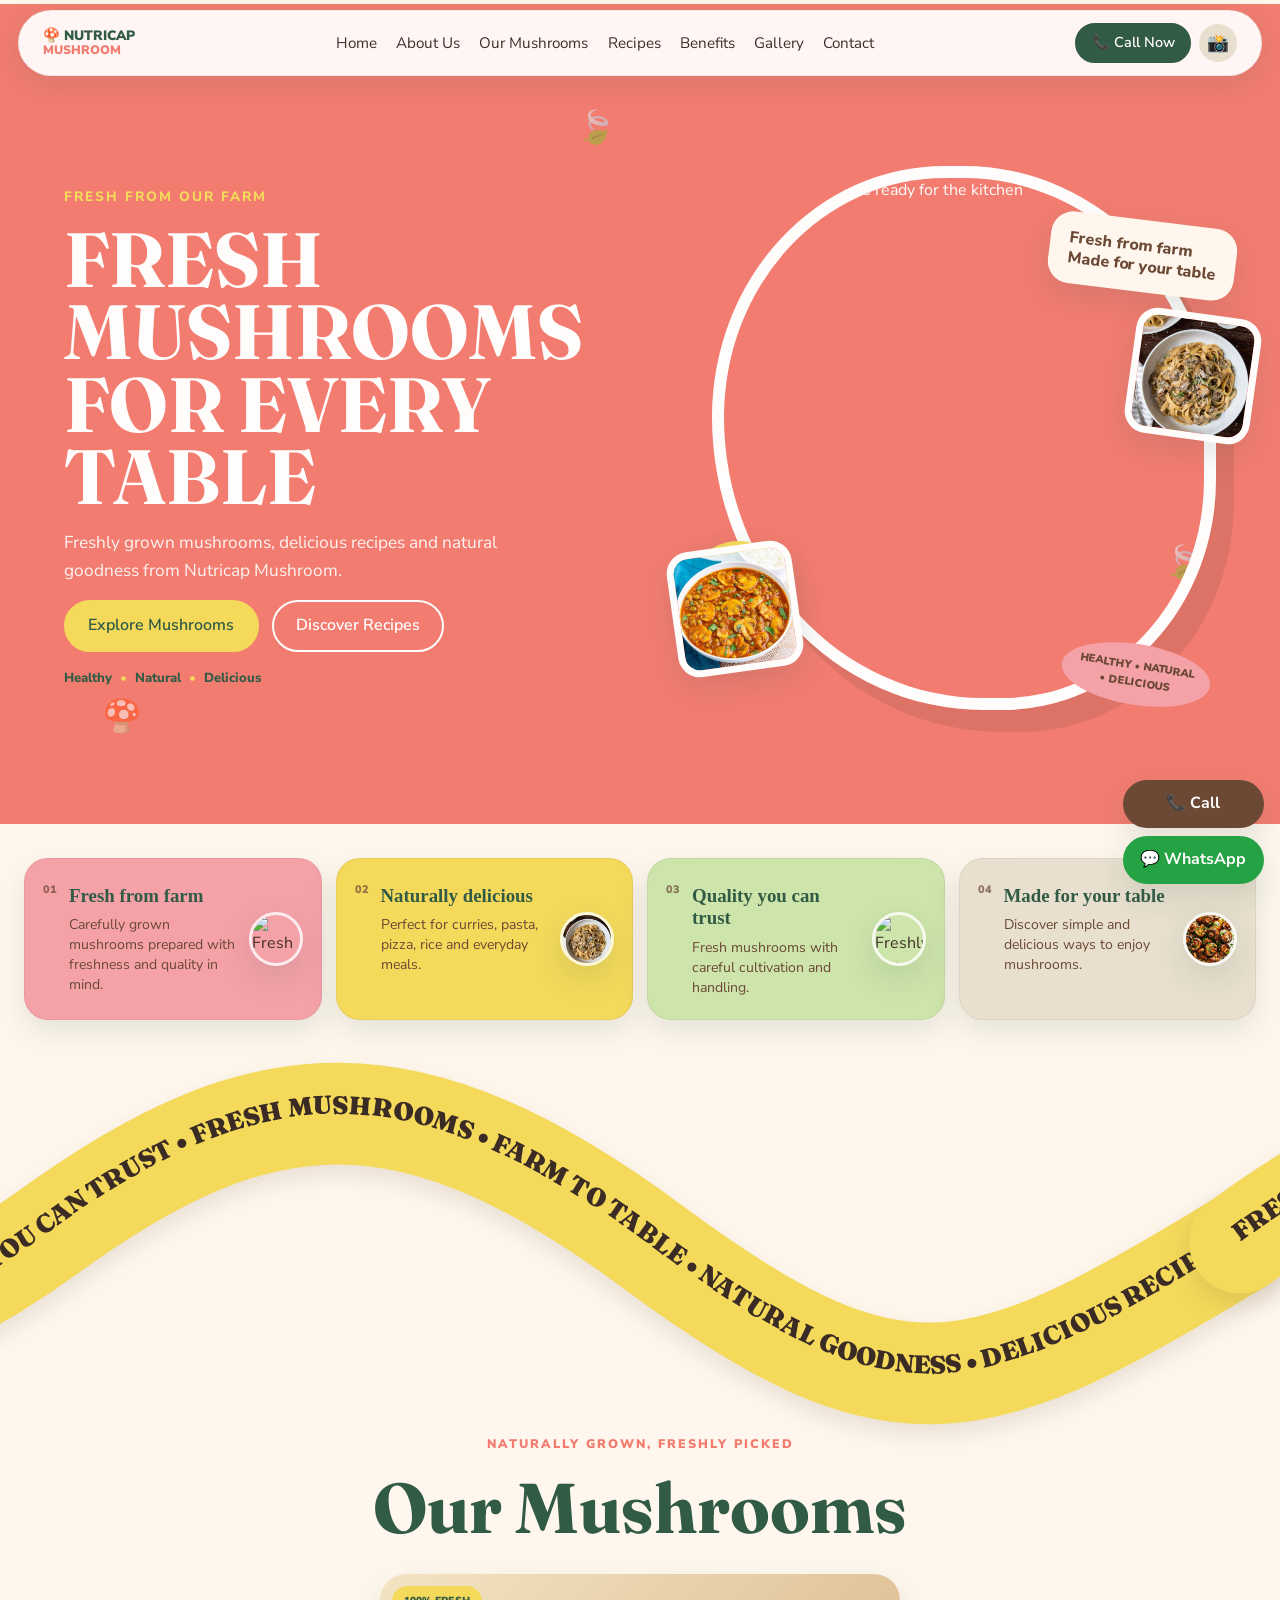
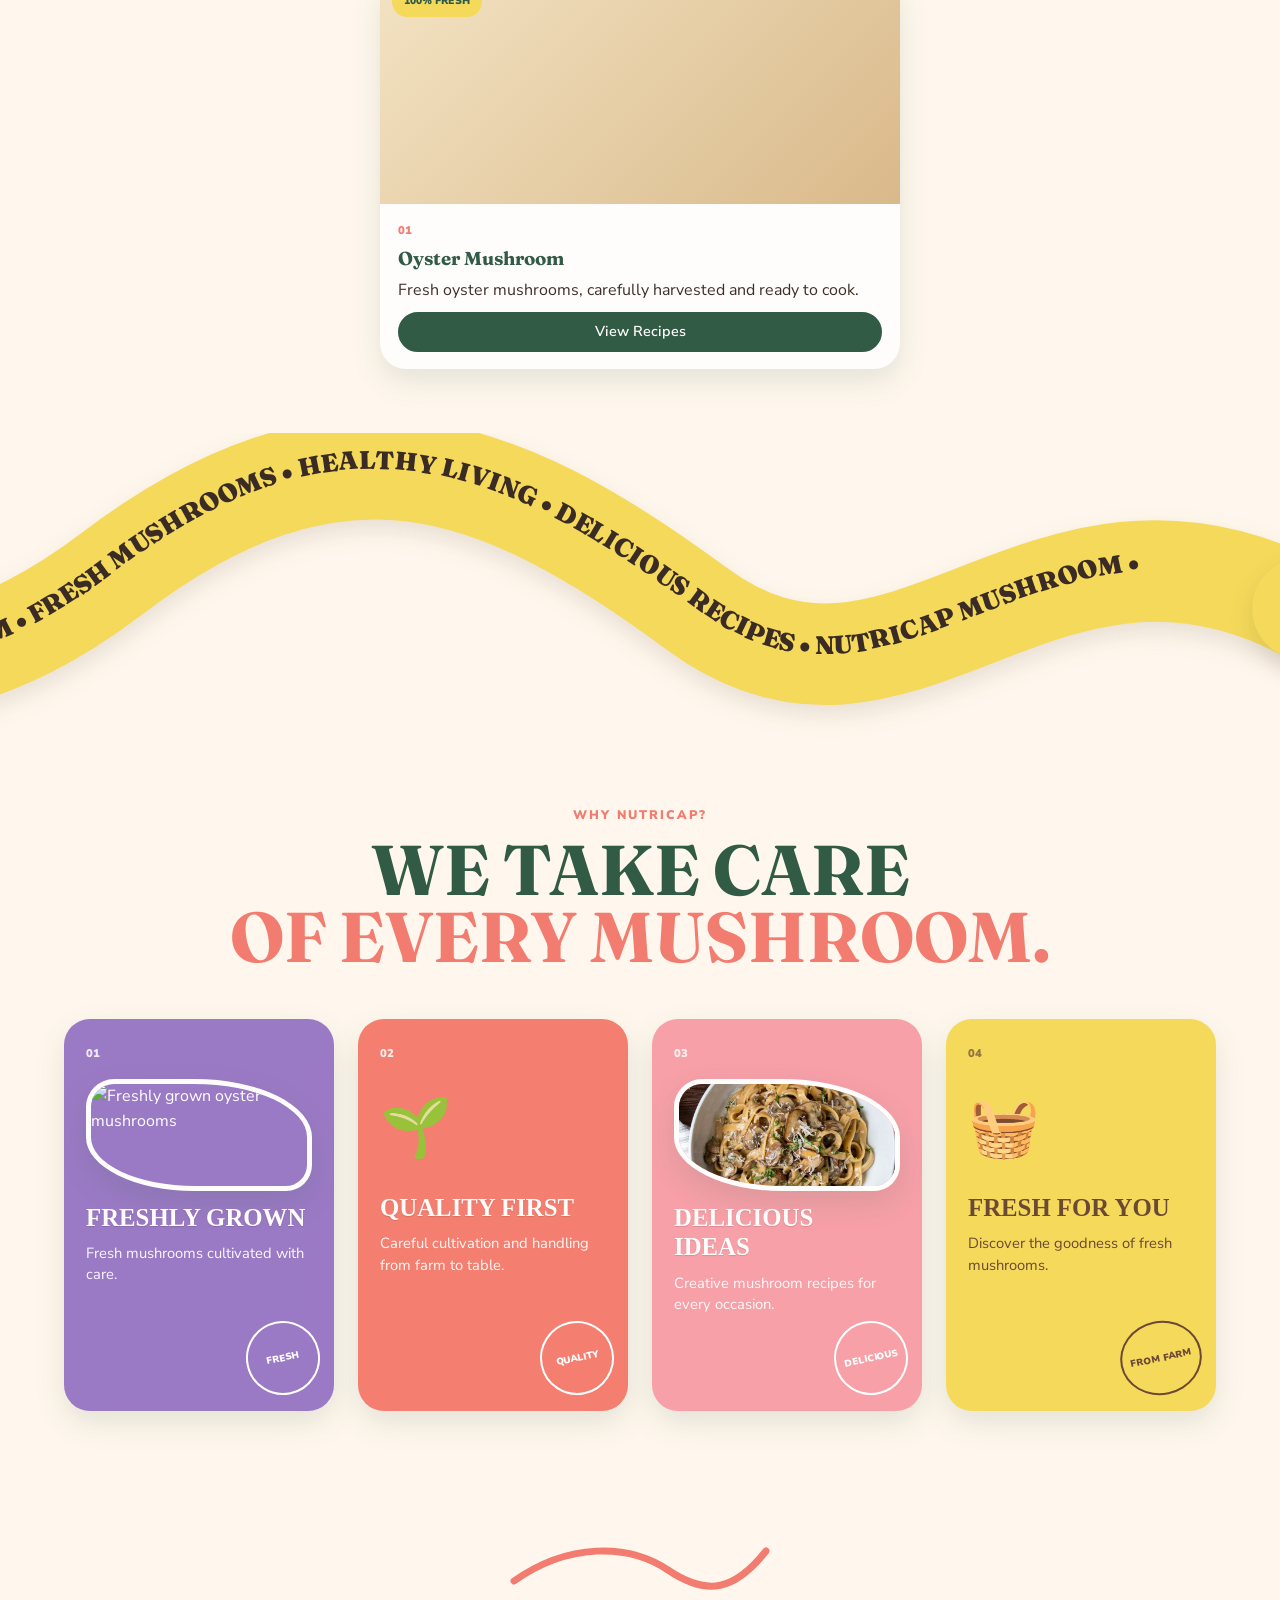
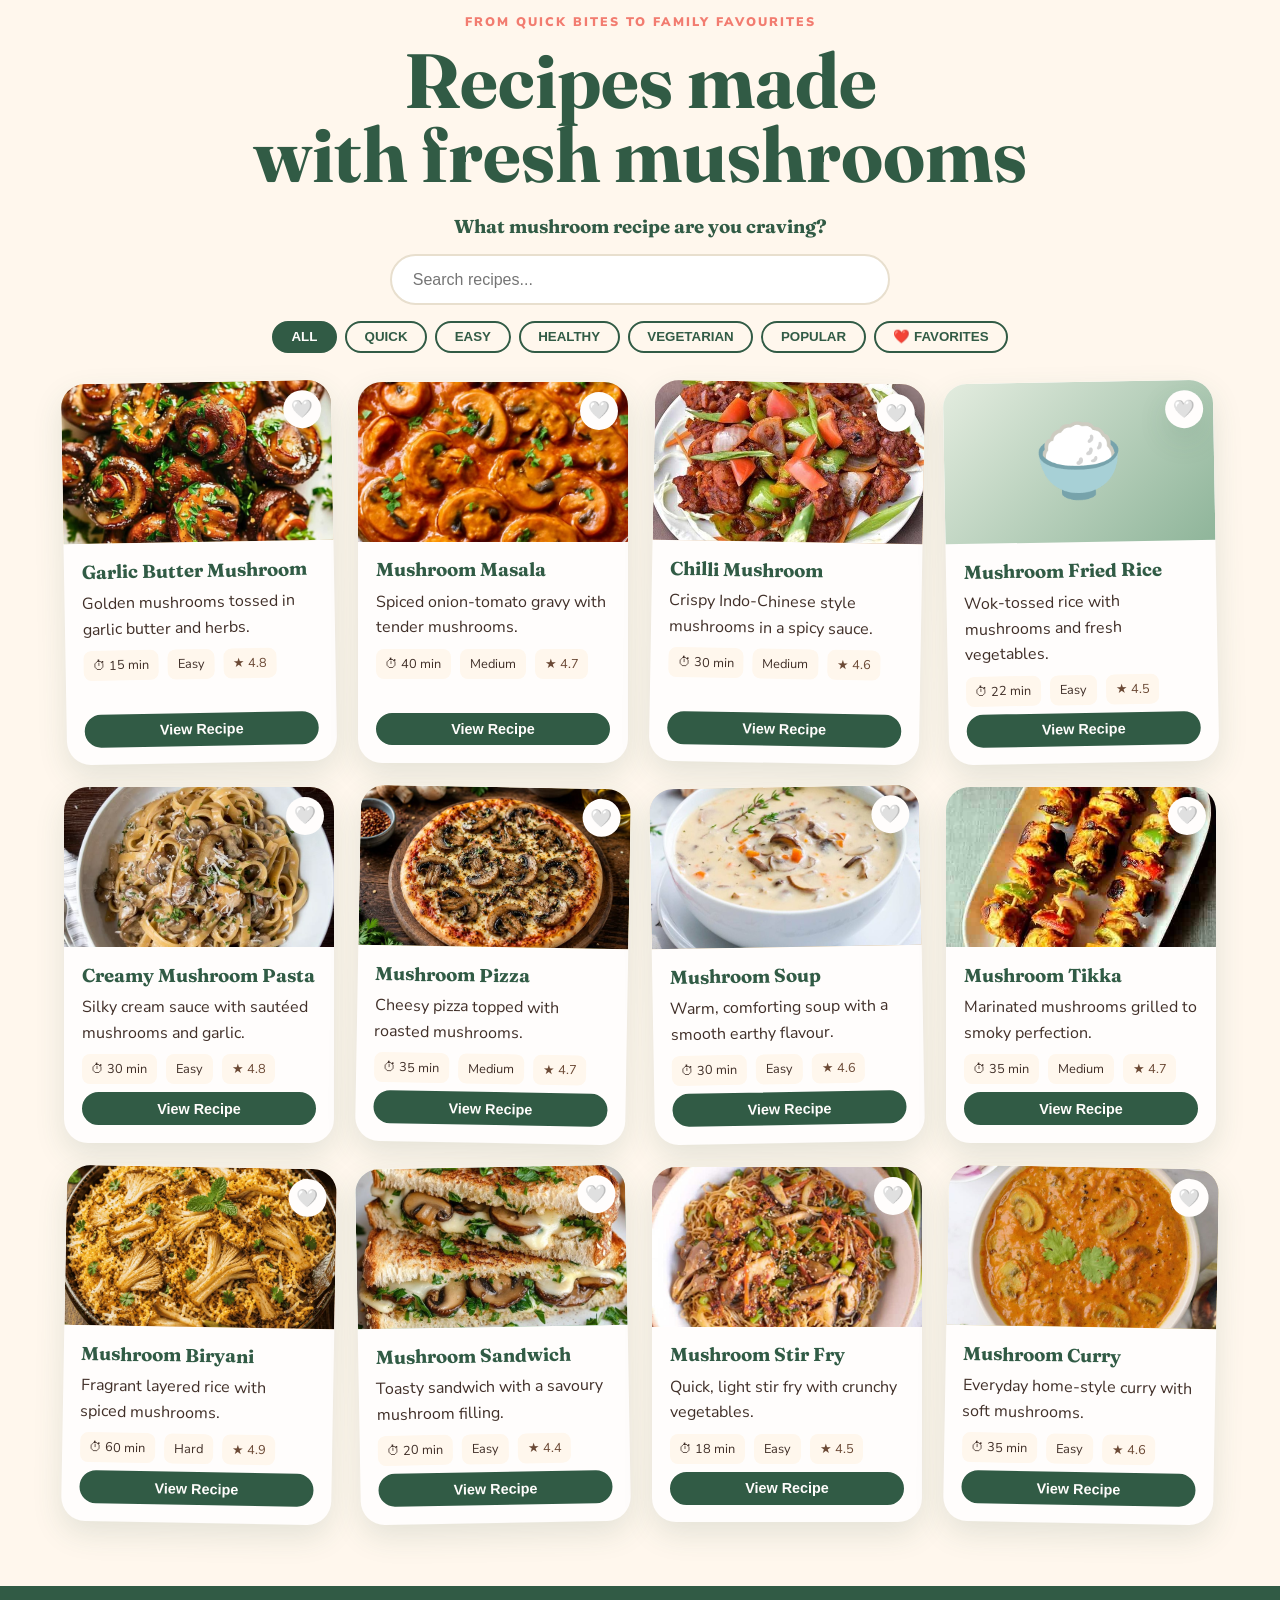
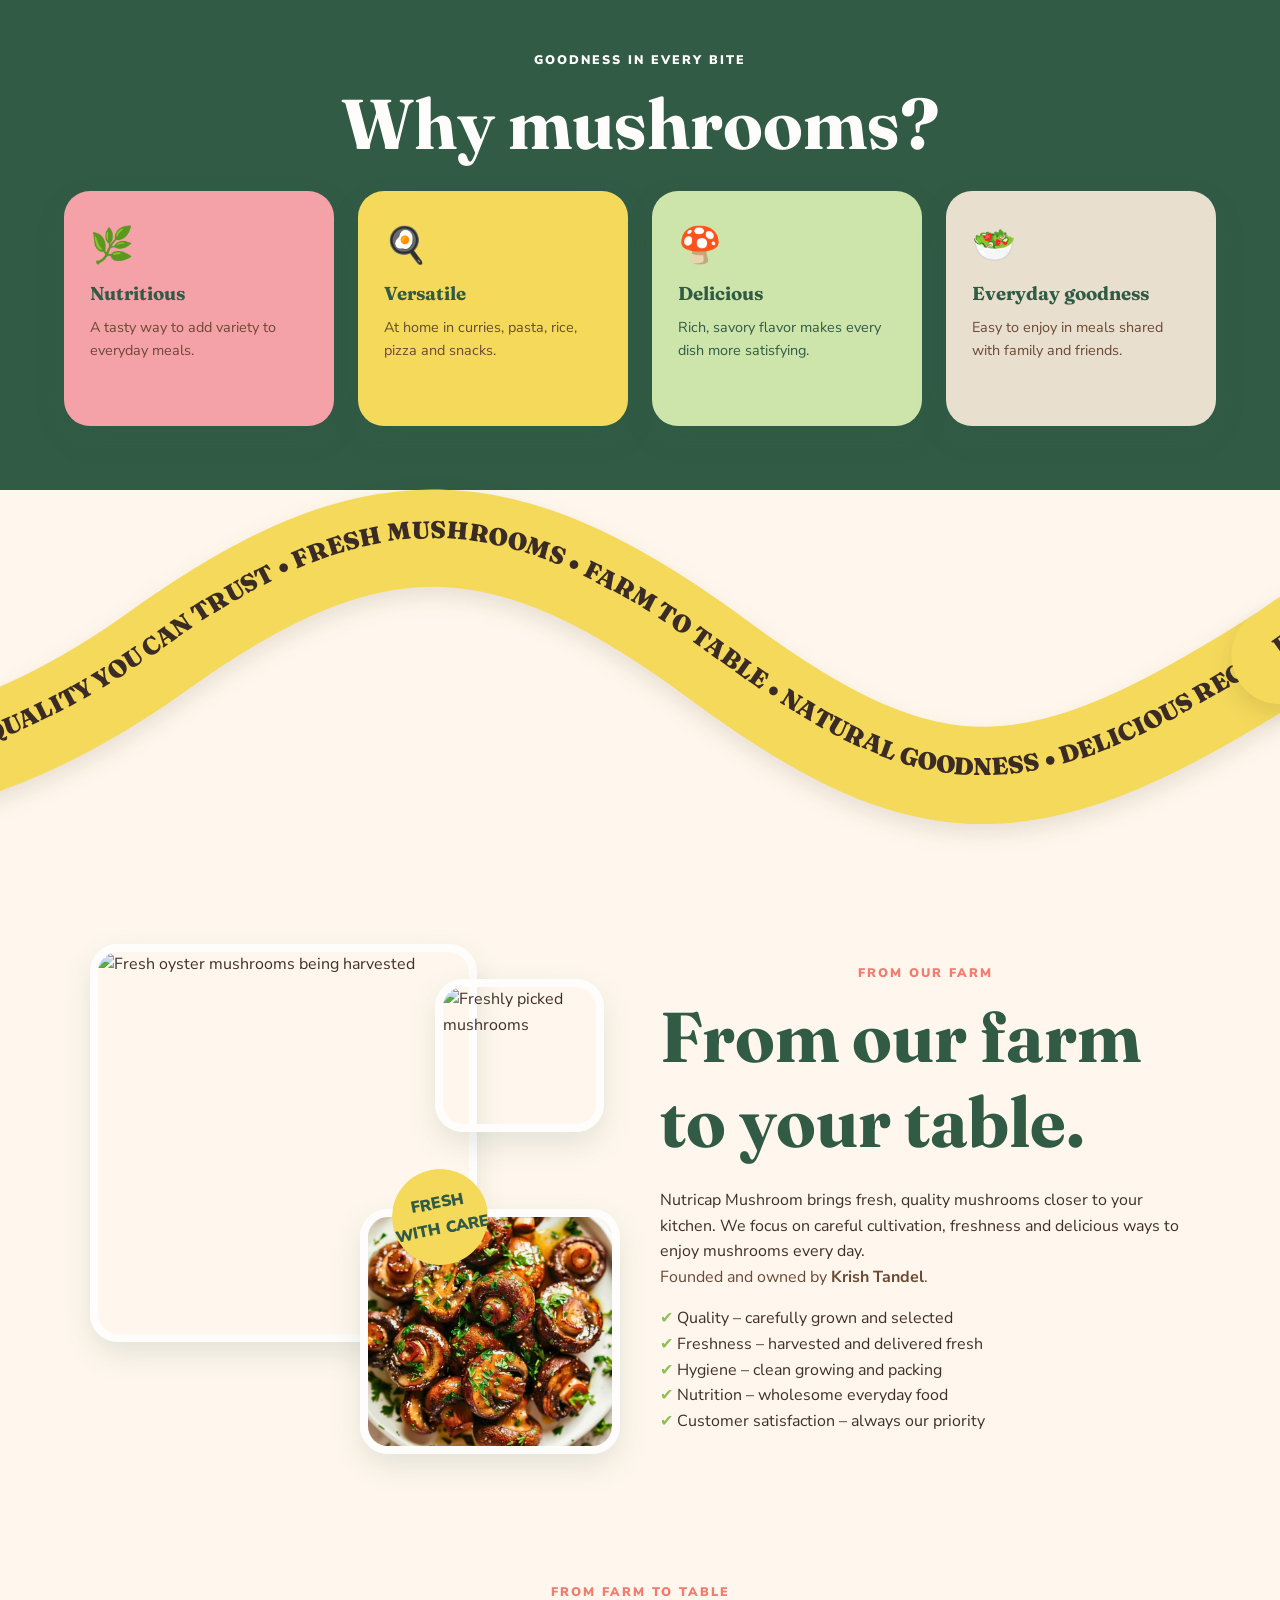
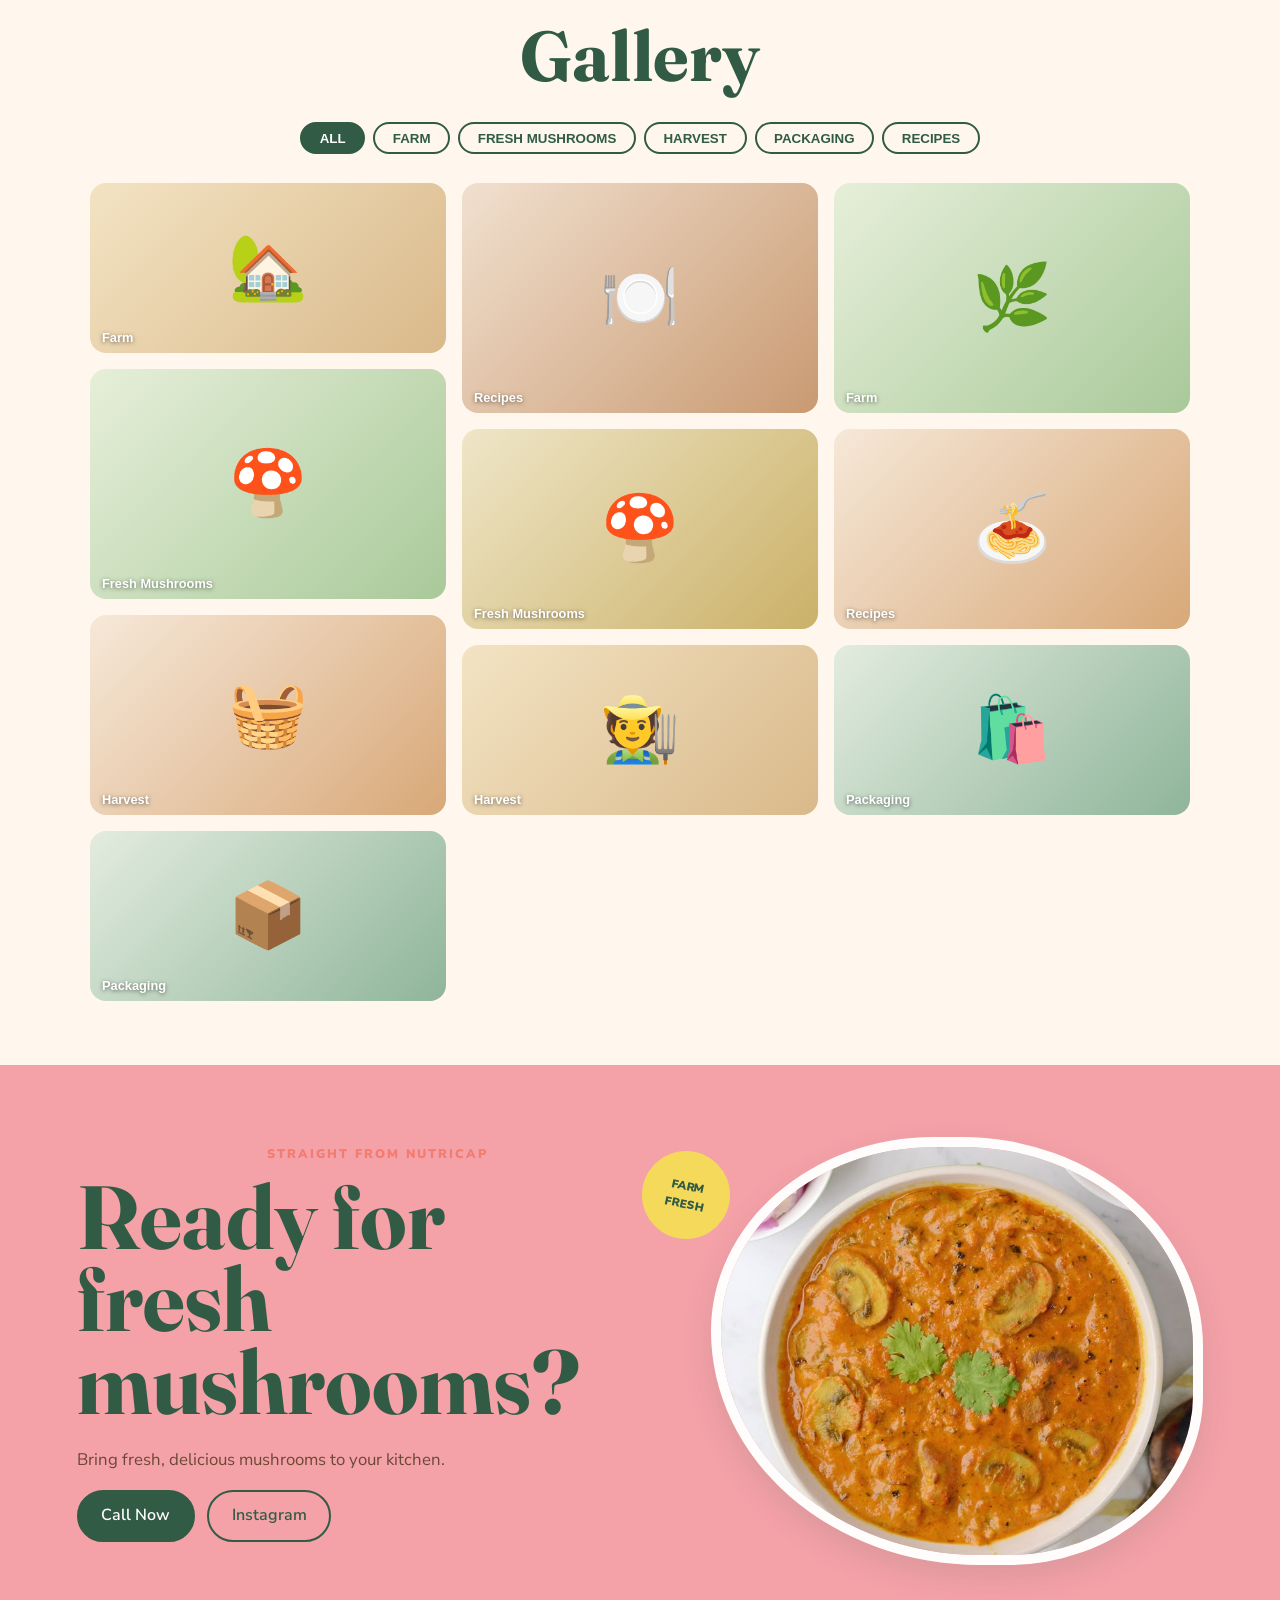
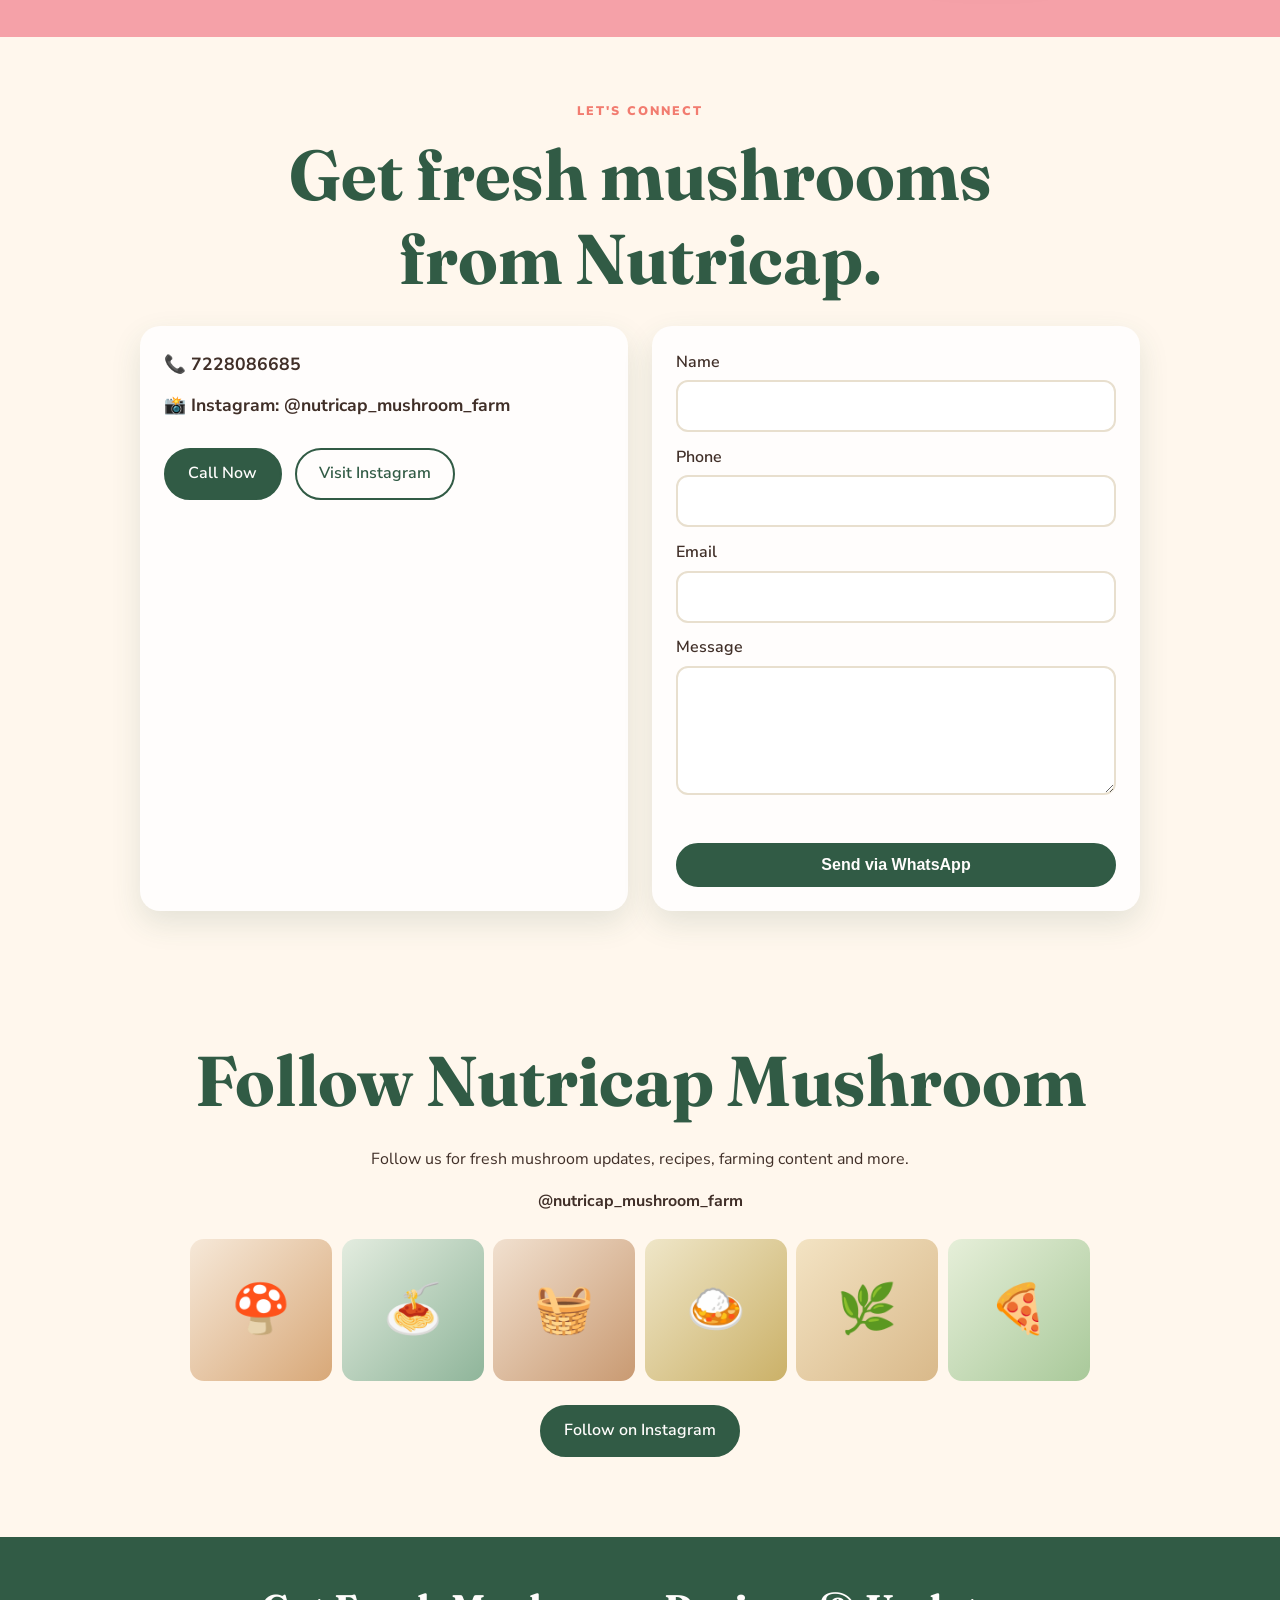
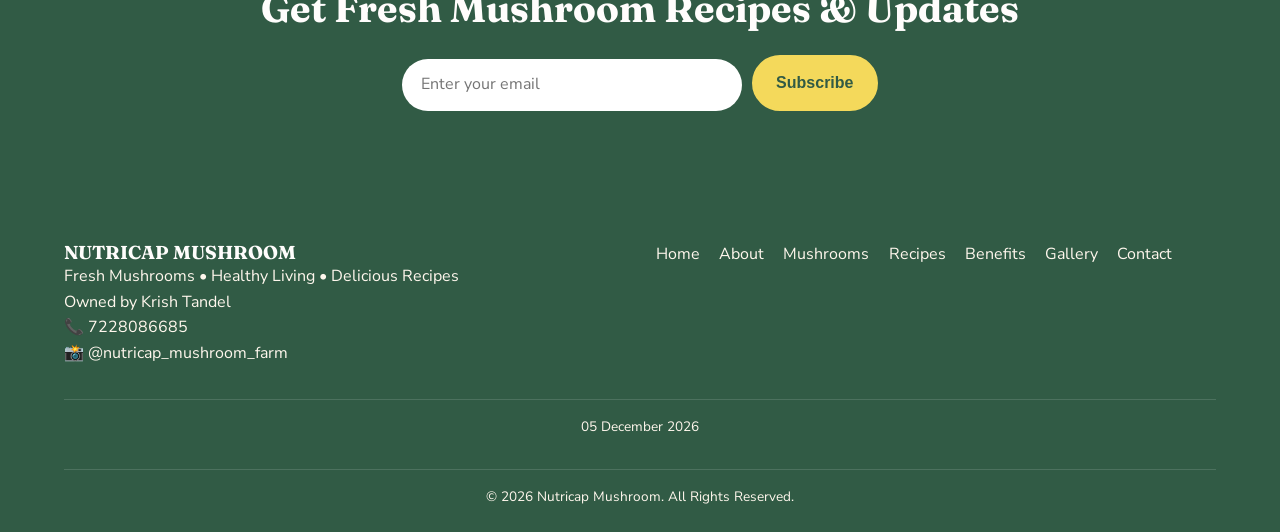
==== commit 2ce7154c: "Update footer date to current device date" ====
--- a/mushroom/index.html
+++ b/mushroom/index.html
@@ -204,7 +204,8 @@
   <div><h3>NUTRICAP MUSHROOM</h3><p>Fresh Mushrooms • Healthy Living • Delicious Recipes</p><p>Owned by Krish Tandel</p>
     <p>📞 <a href="tel:7228086685">7228086685</a><br>📸 @nutricap_mushroom_farm</p></div>
   <div class="flinks"><a href="#home">Home</a><a href="#about">About</a><a href="#mushrooms">Mushrooms</a><a href="#recipes">Recipes</a><a href="#benefits">Benefits</a><a href="#gallery">Gallery</a><a href="#contact">Contact</a></div>
-  <p class="copy">© 2026 Nutricap Mushroom. All Rights Reserved.</p>
+  <p class="copy" id="todayDate" aria-live="polite">01 October 2026</p>
+  <p class="copy">© <span id="copyrightYear">2026</span> Nutricap Mushroom. All Rights Reserved.</p>
 </footer>
 
 <div class="fab" aria-label="Contact options">
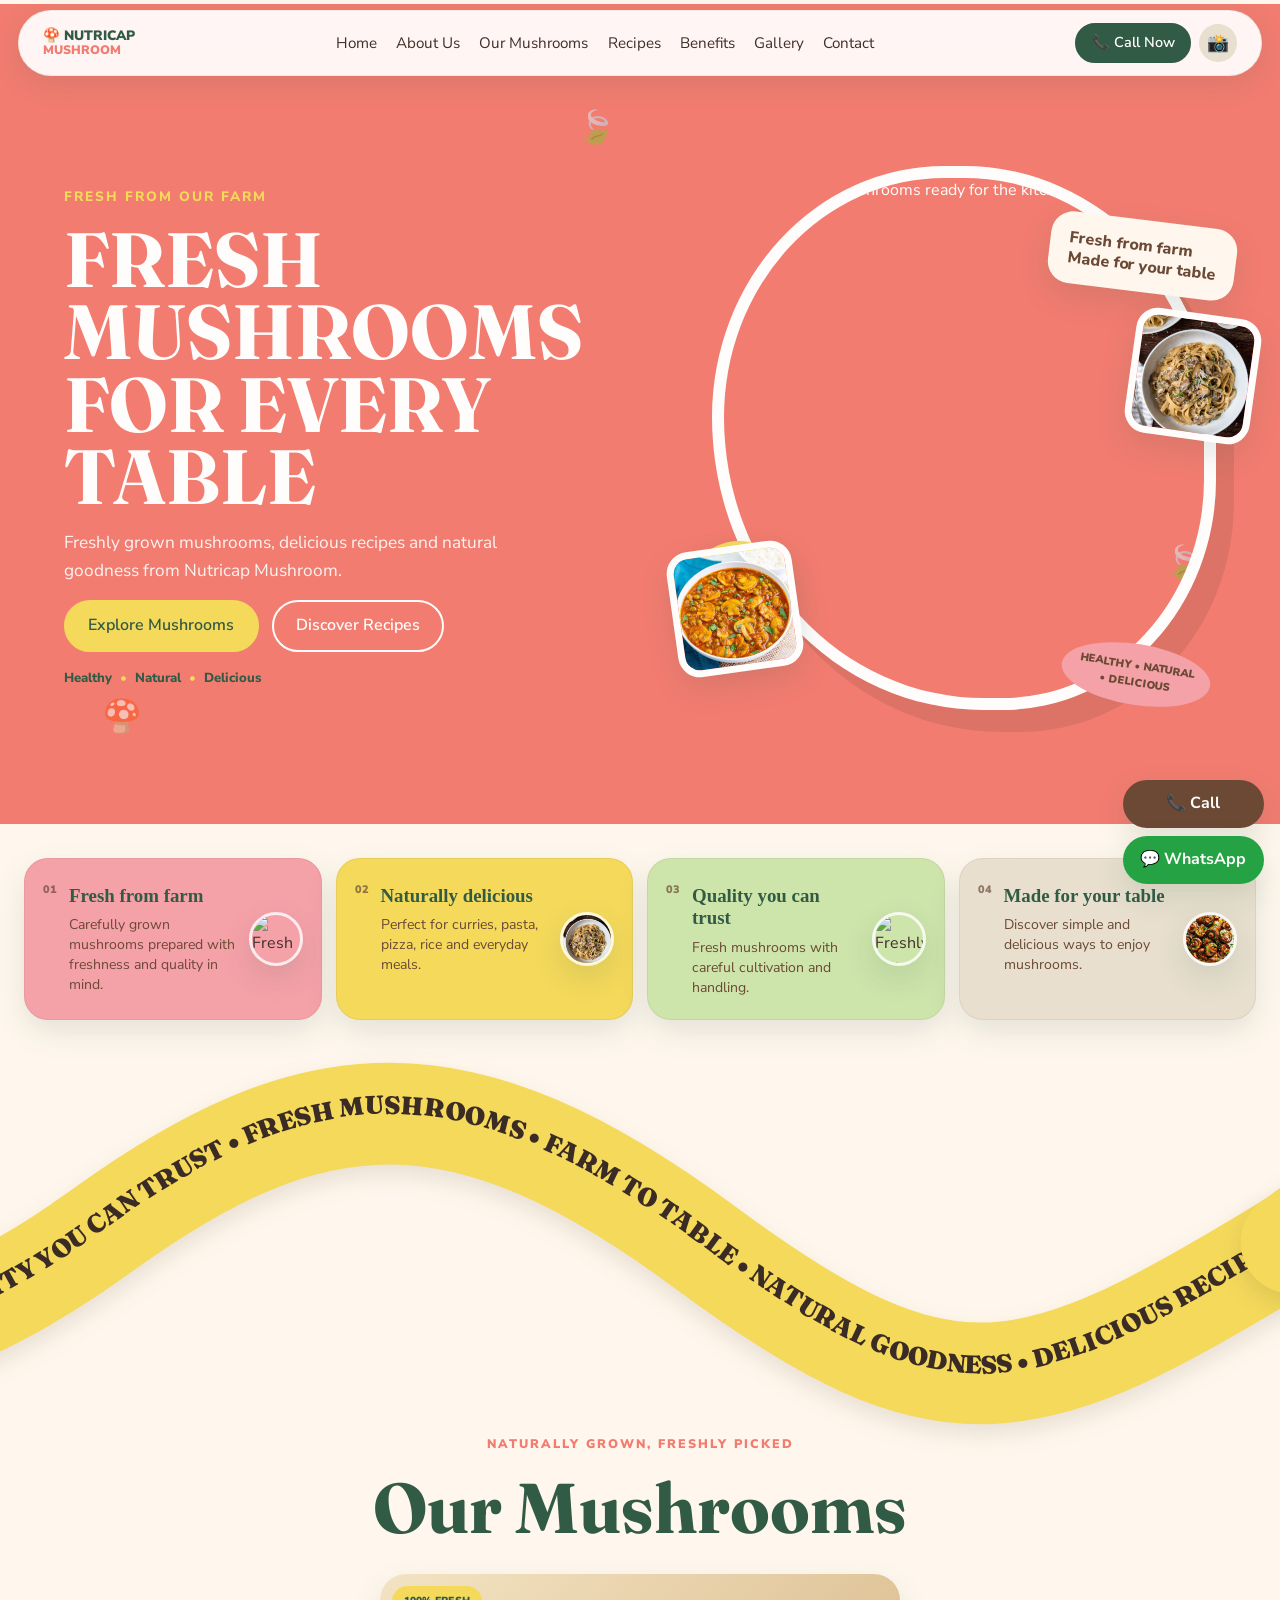
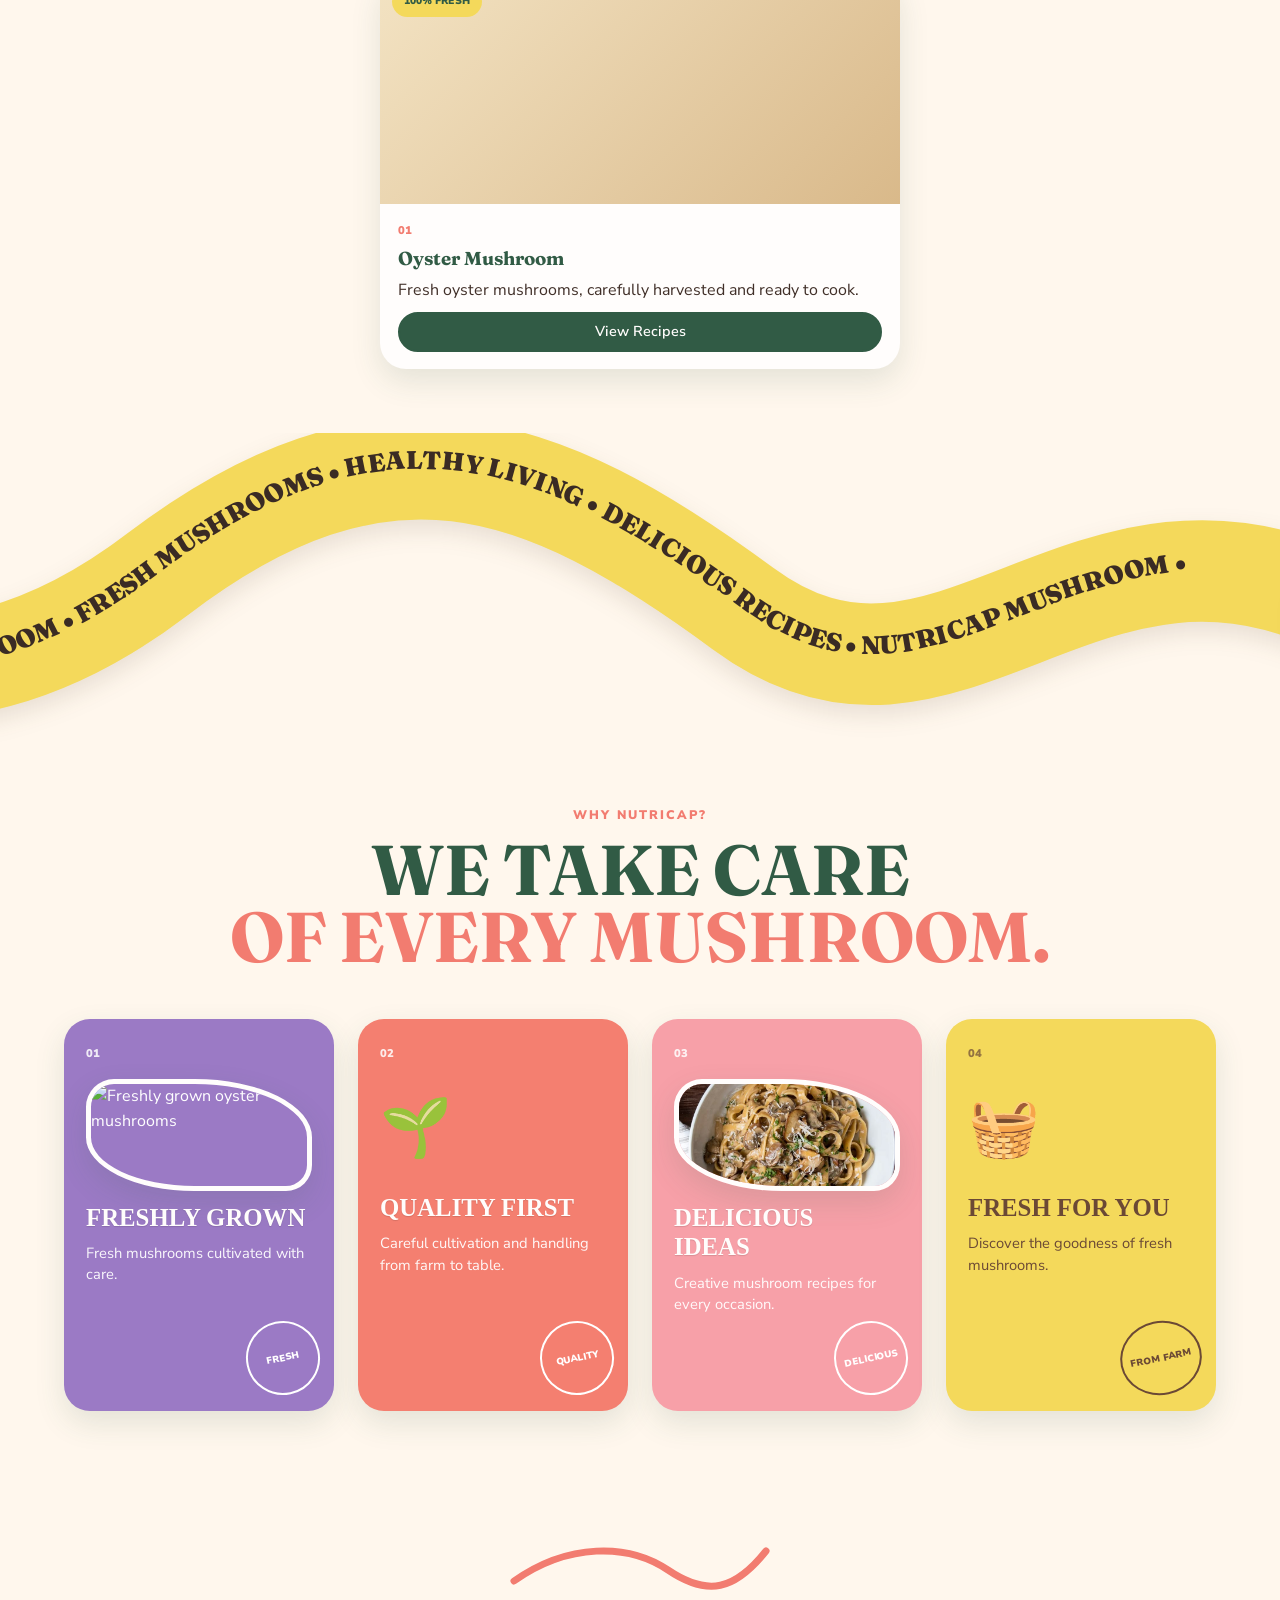
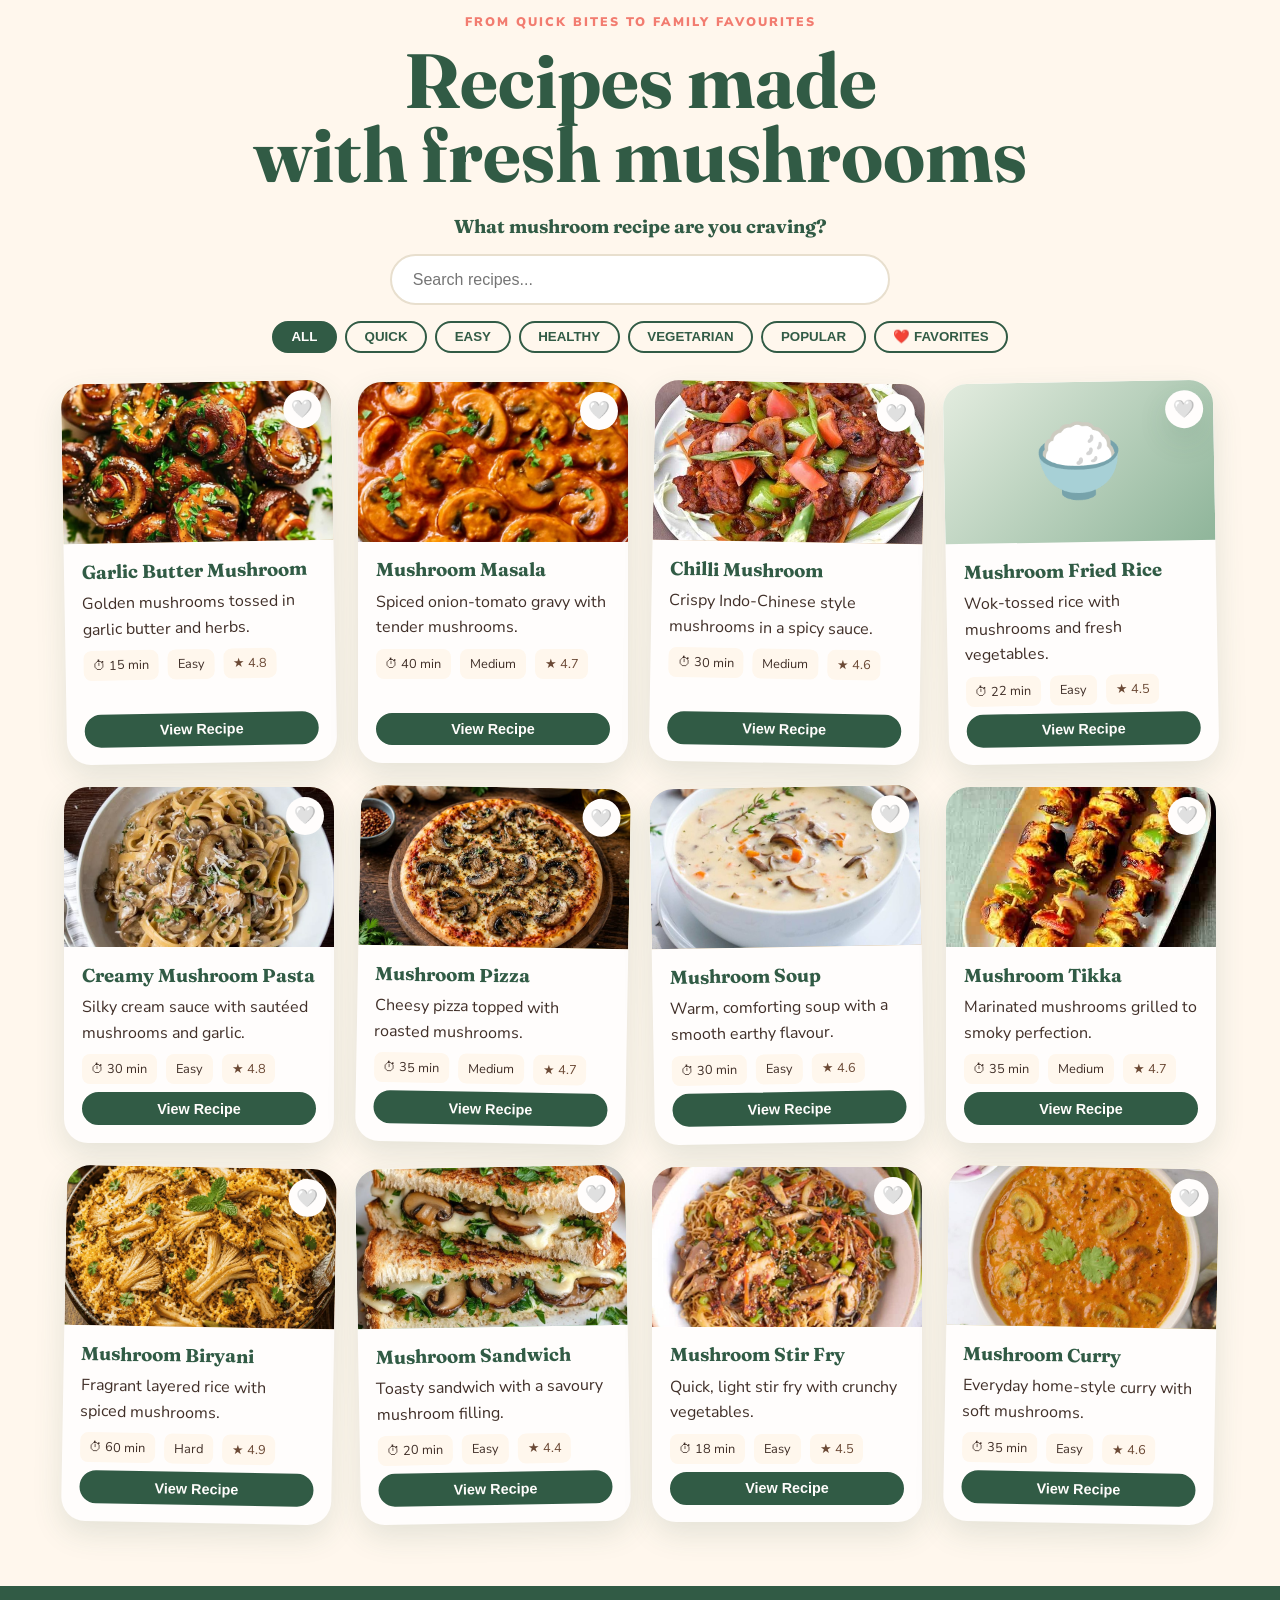
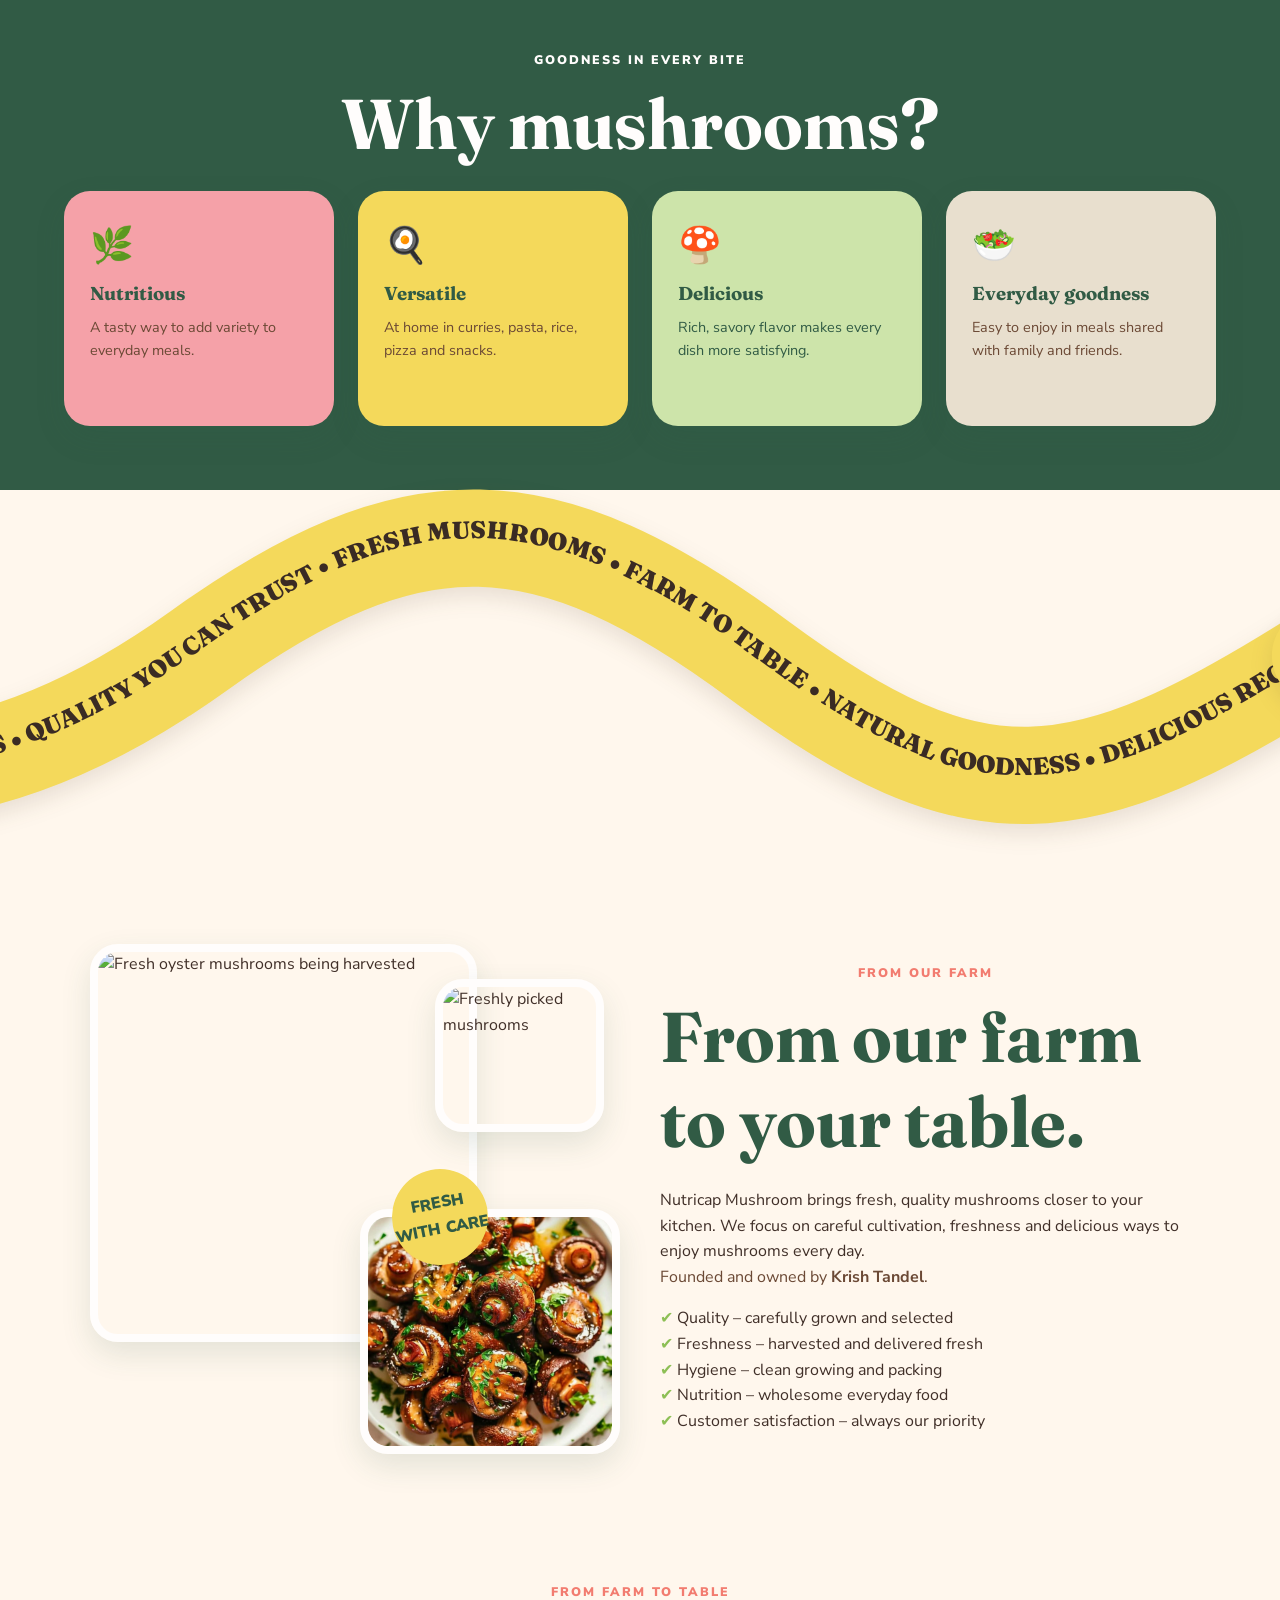
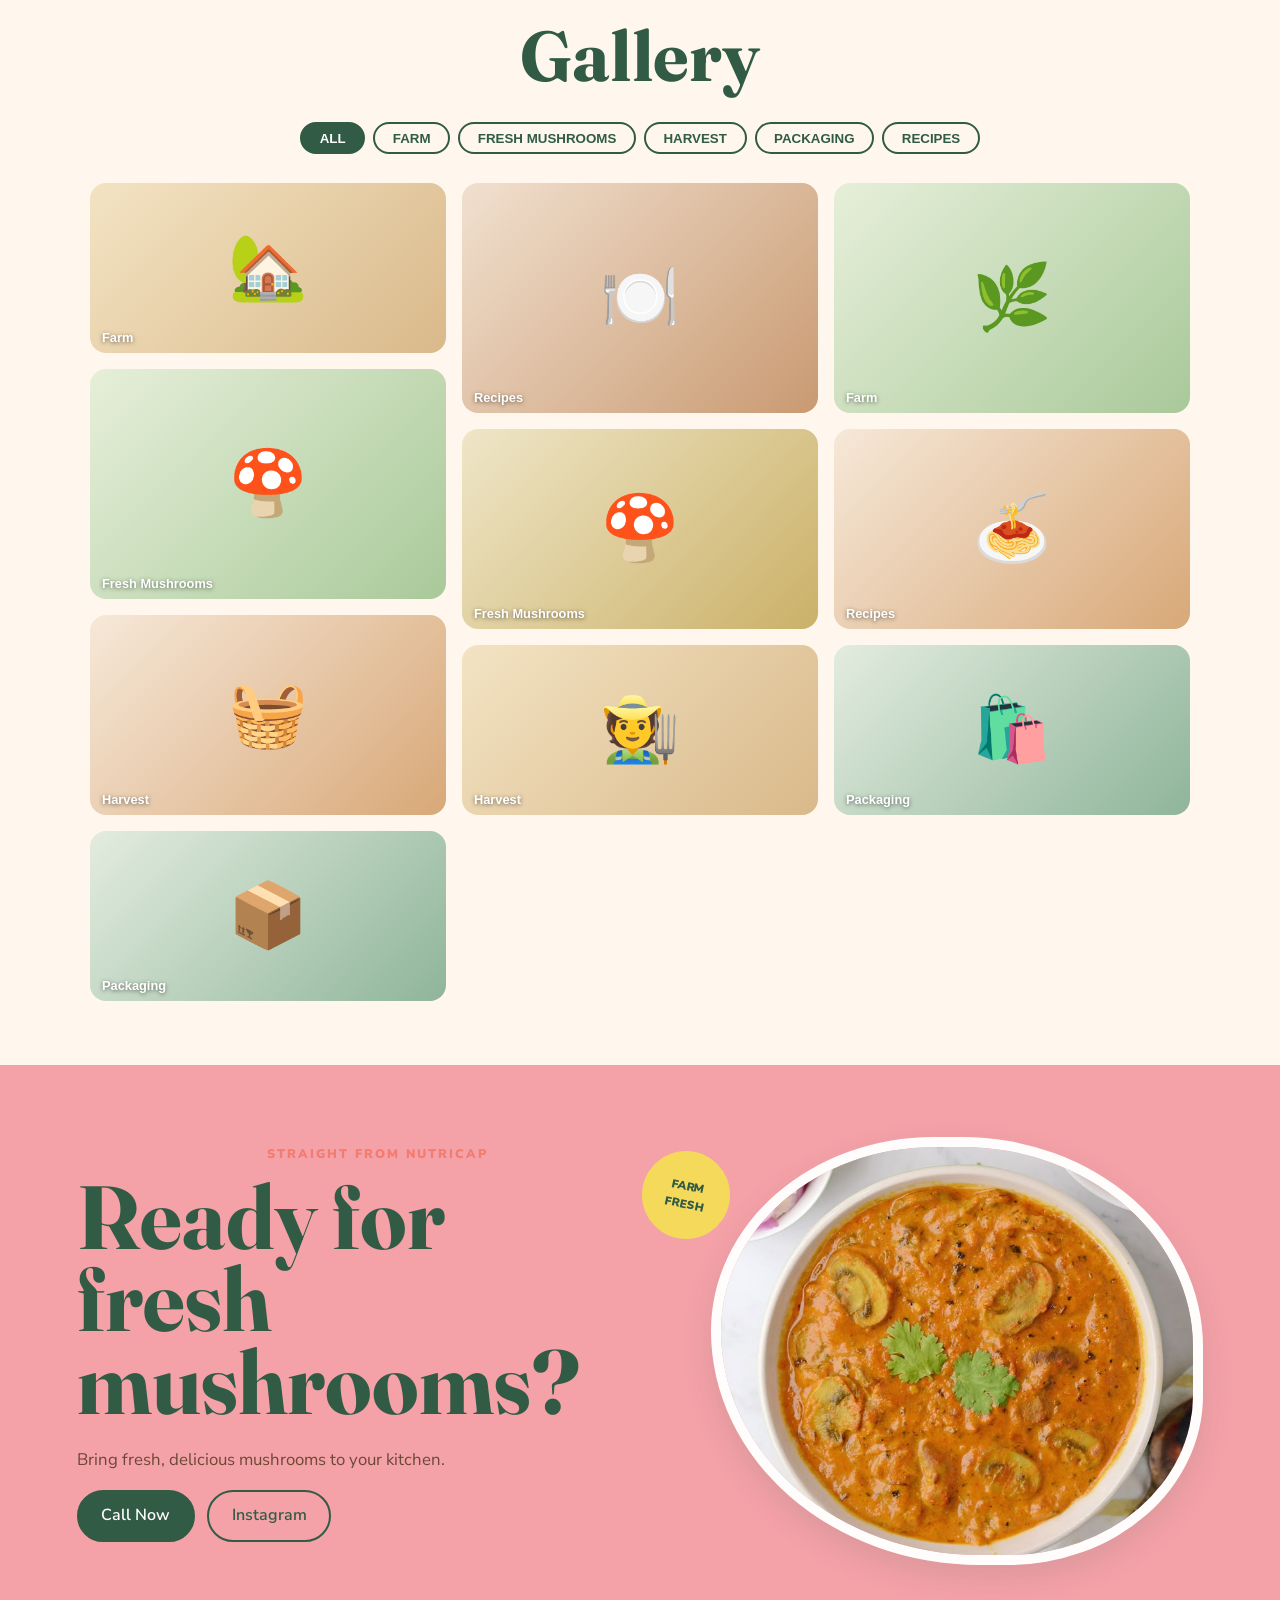
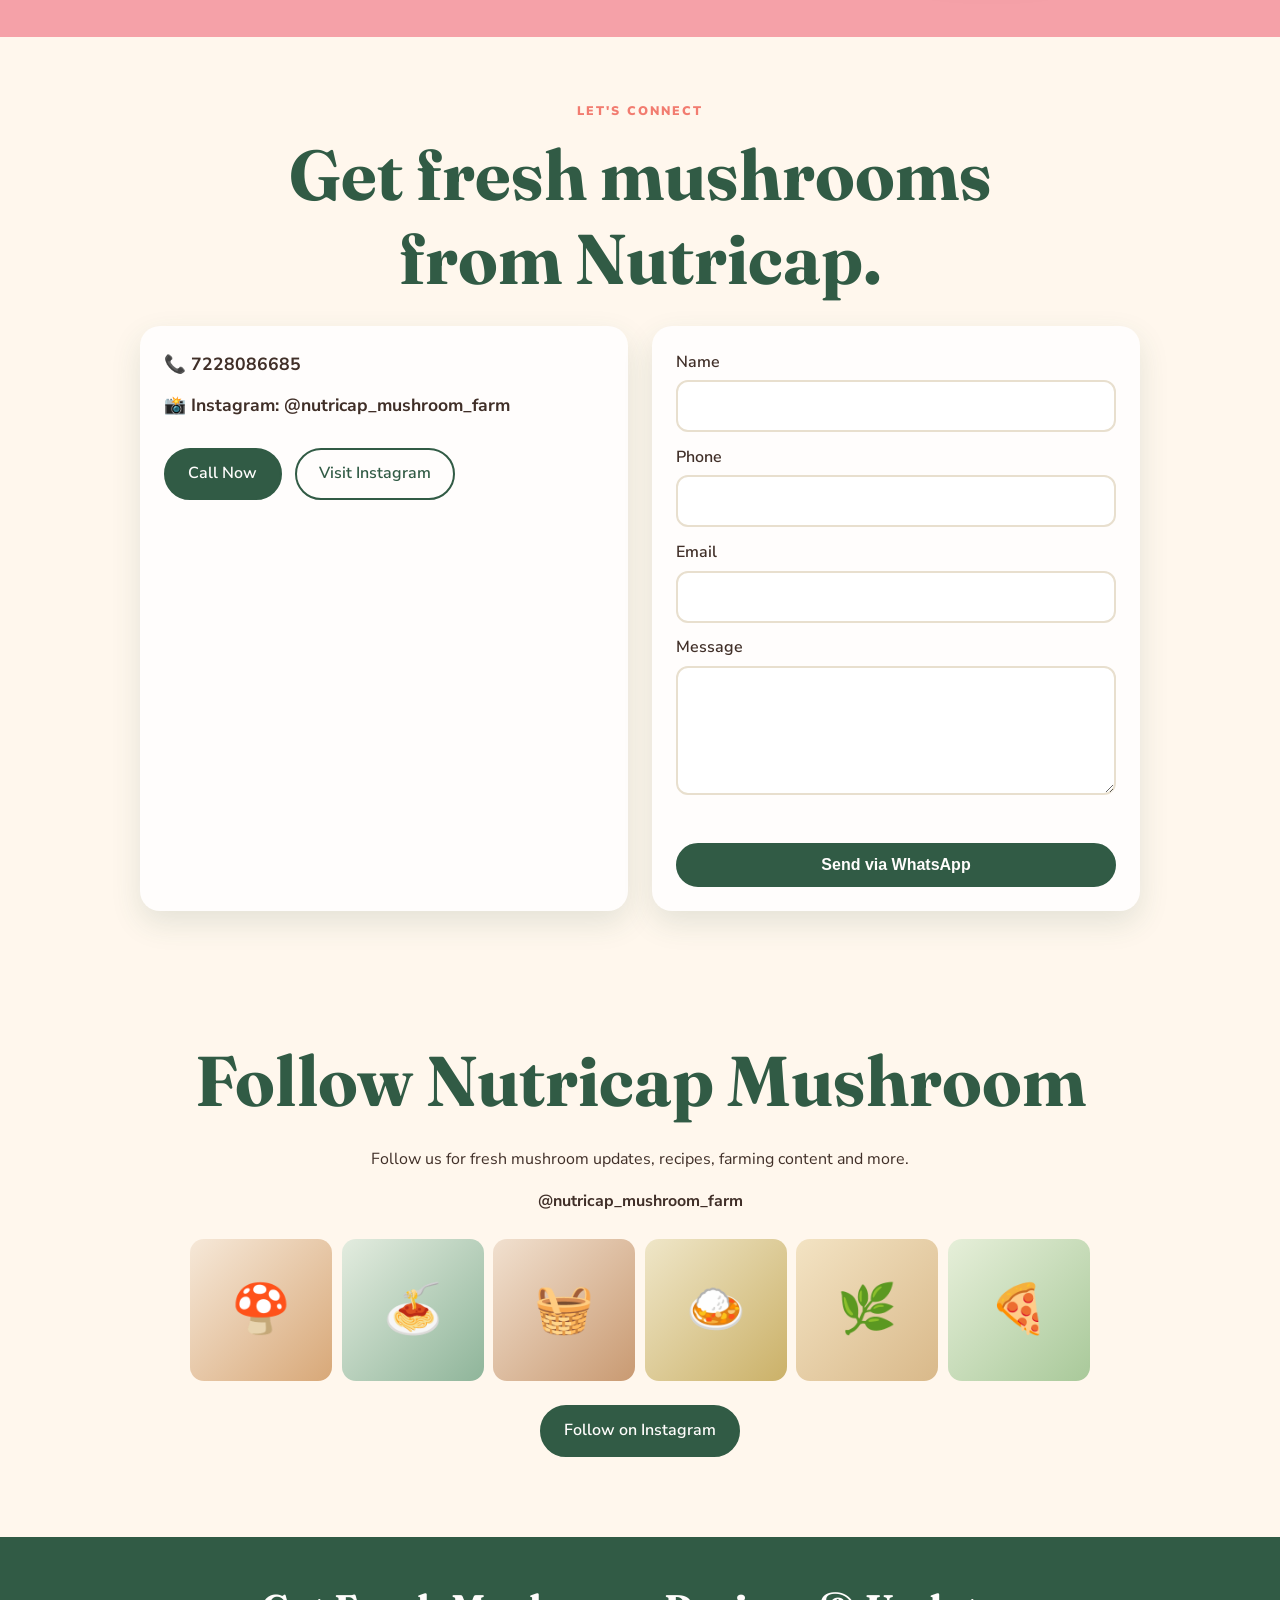
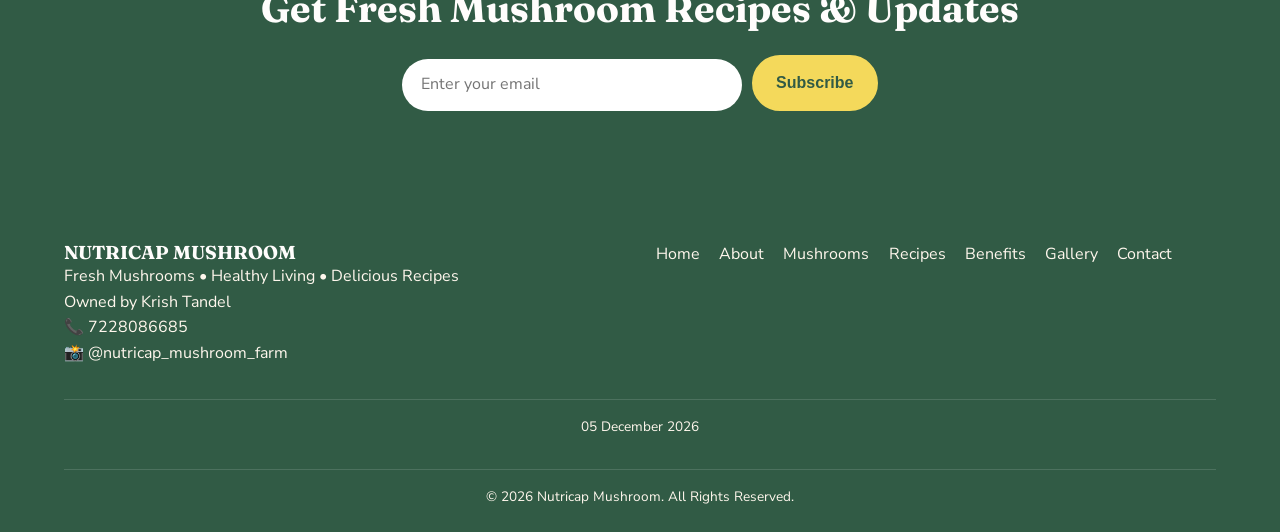
==== commit c99d10da: "Update hero oyster mushroom image" ====
--- a/mushroom/index.html
+++ b/mushroom/index.html
@@ -35,7 +35,7 @@
     <p class="trust">Healthy <span>•</span> Natural <span>•</span> Delicious</p>
   </div>
   <div class="hero-visual reveal">
-    <img class="hero-img" src="https://images.unsplash.com/photo-1629665001701-a232a0ba4eec?auto=format&amp;fit=crop&amp;w=1100&amp;q=85" alt="Fresh mushrooms ready for the kitchen">
+    <img class="hero-img" src="https://images.unsplash.com/photo-1542838132-92c53300491e?auto=format&amp;fit=crop&amp;w=1100&amp;q=85" alt="Fresh oyster mushrooms ready for the kitchen">
     <img class="hero-overlap hero-overlap-top" src="assets/recipes/05-creamy-pasta.jpeg" alt="Creamy mushroom pasta">
     <img class="hero-overlap hero-overlap-bottom" src="assets/recipes/04-matar-masala.jpeg" alt="Mushroom matar masala">
     <span class="hero-badge">100%<small>Farm fresh</small></span>
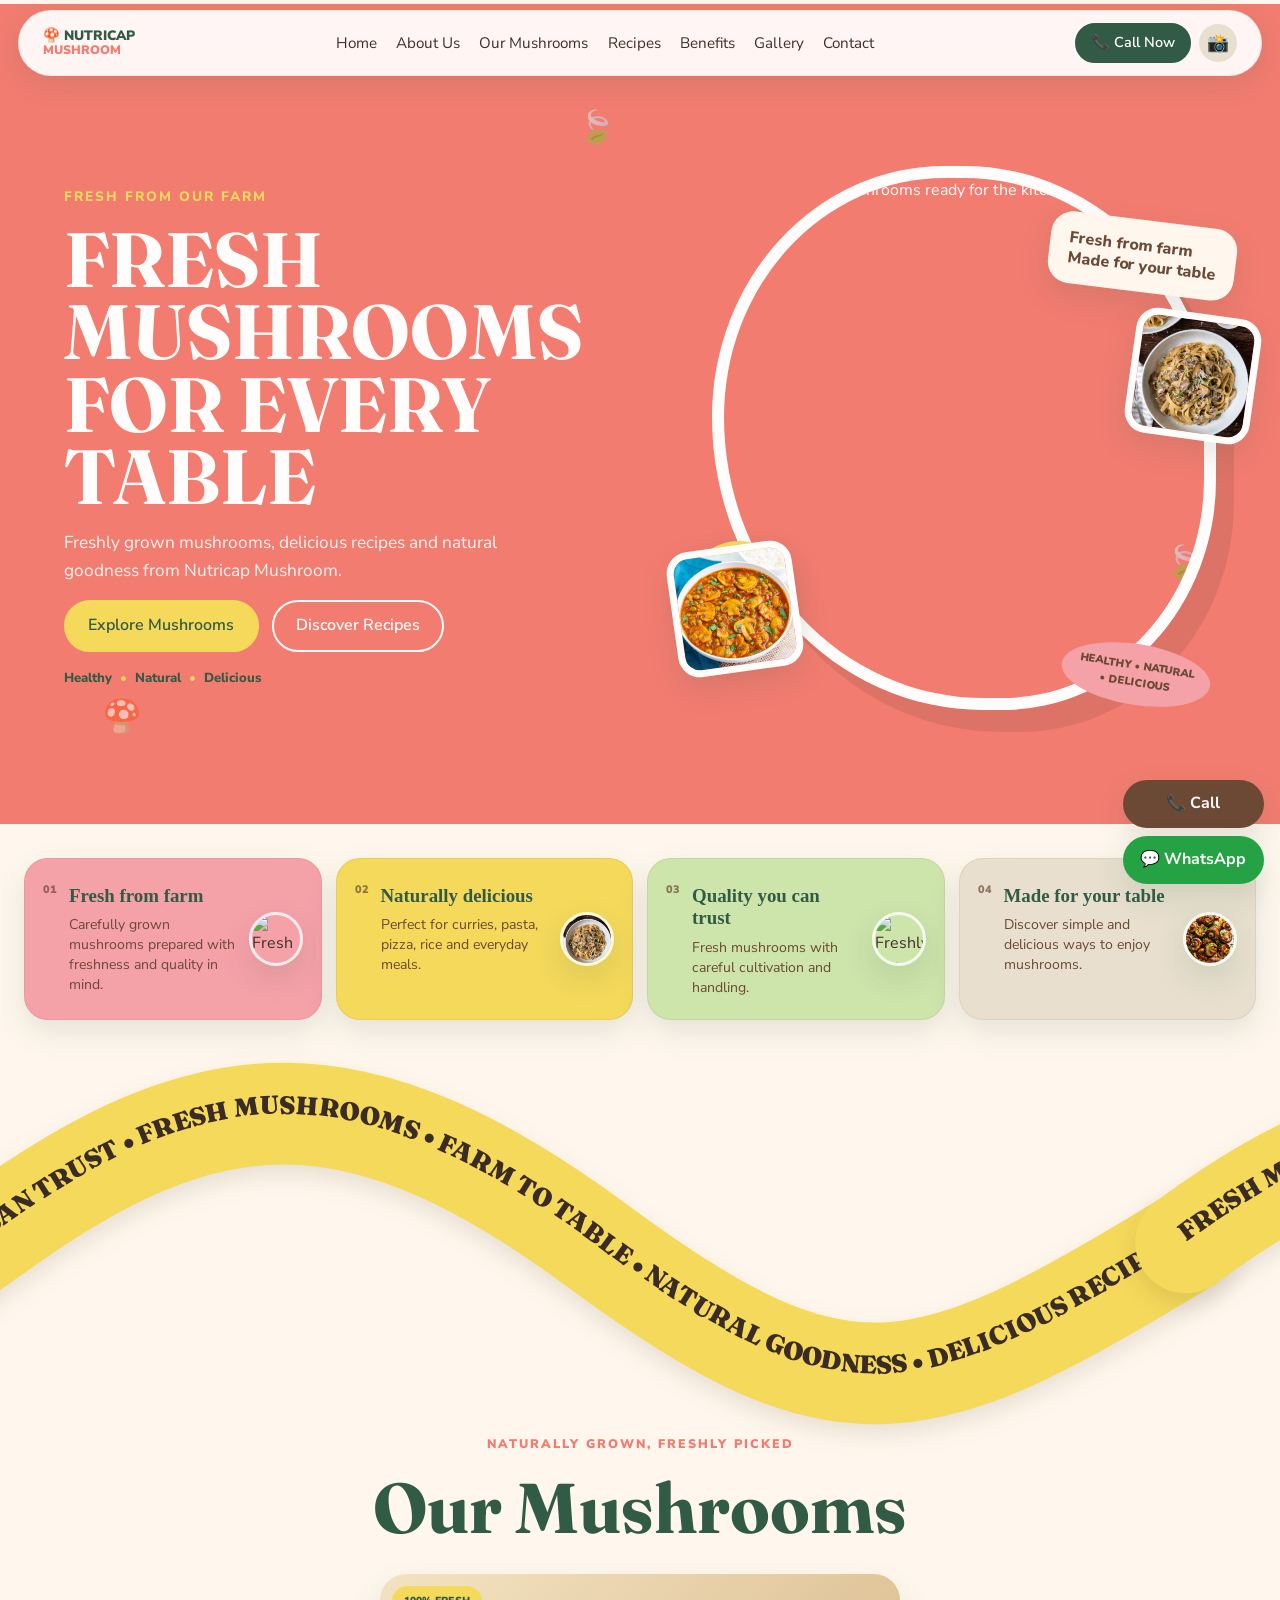
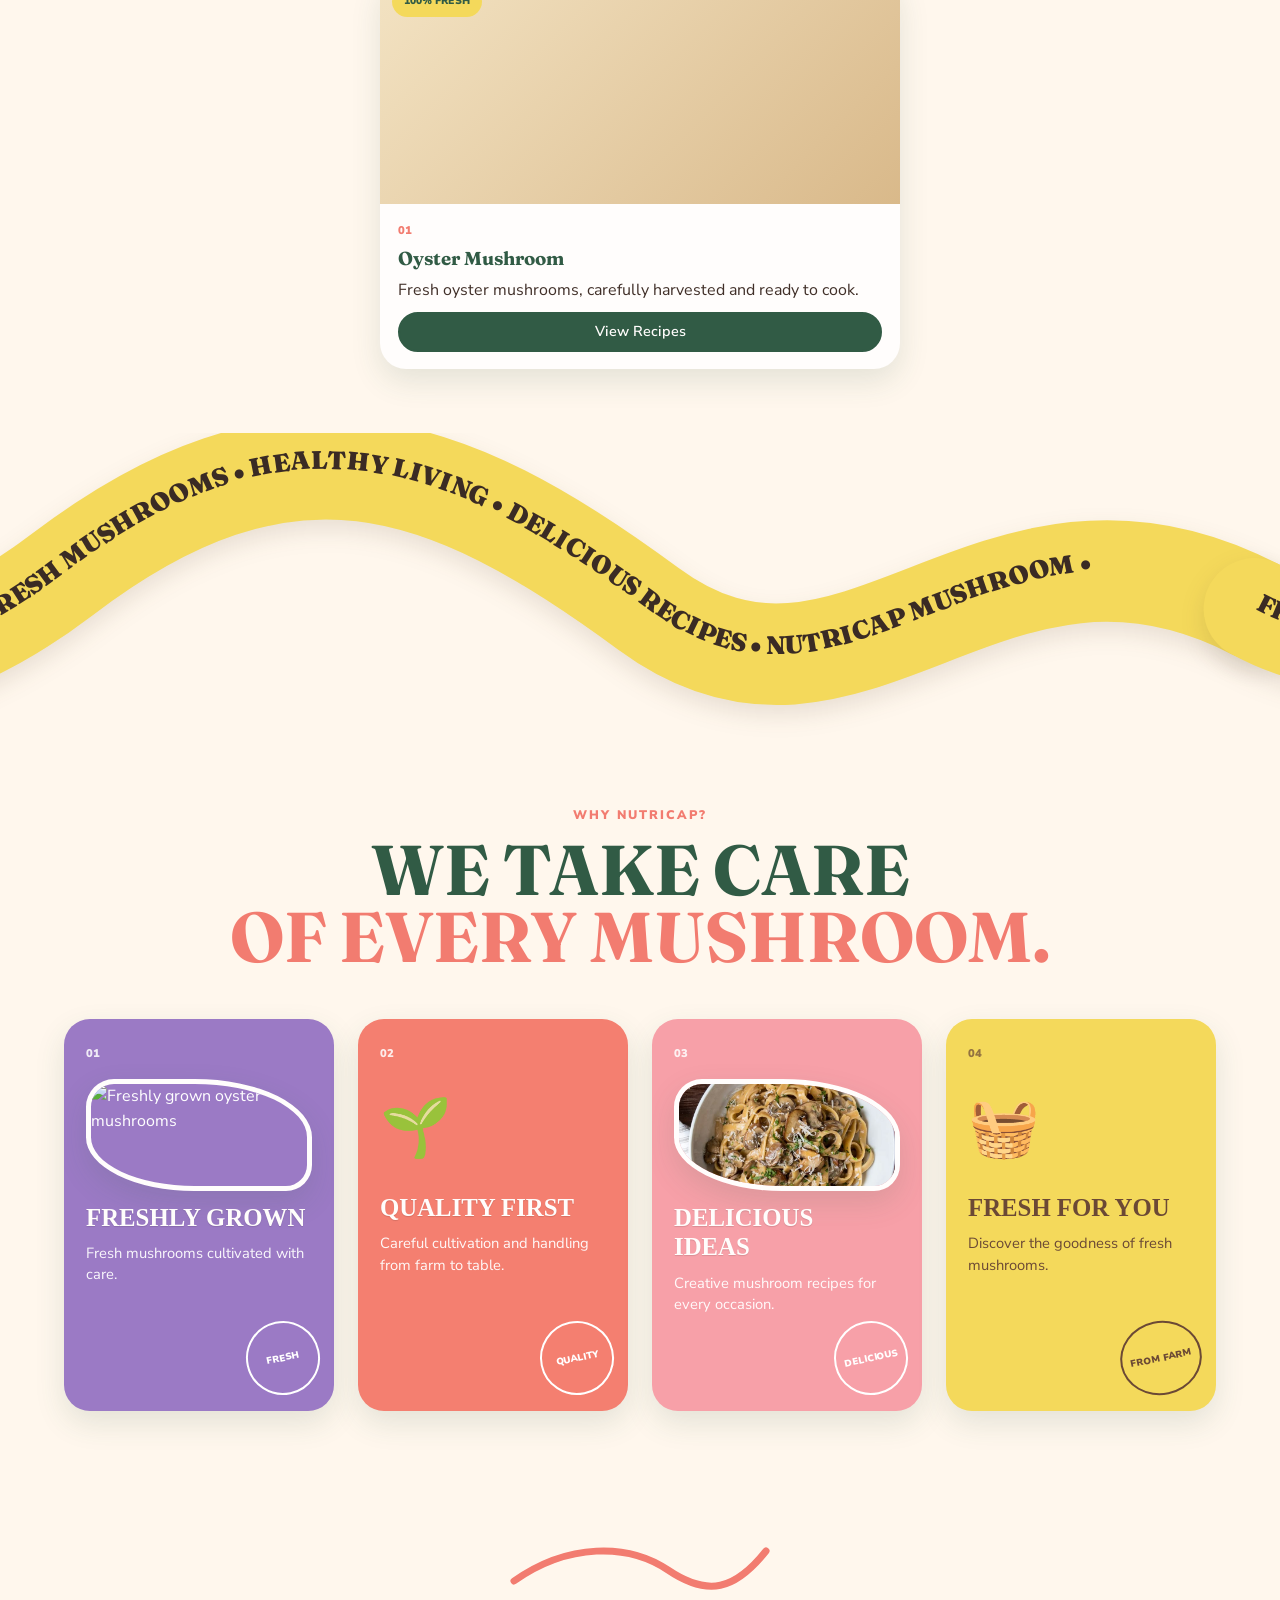
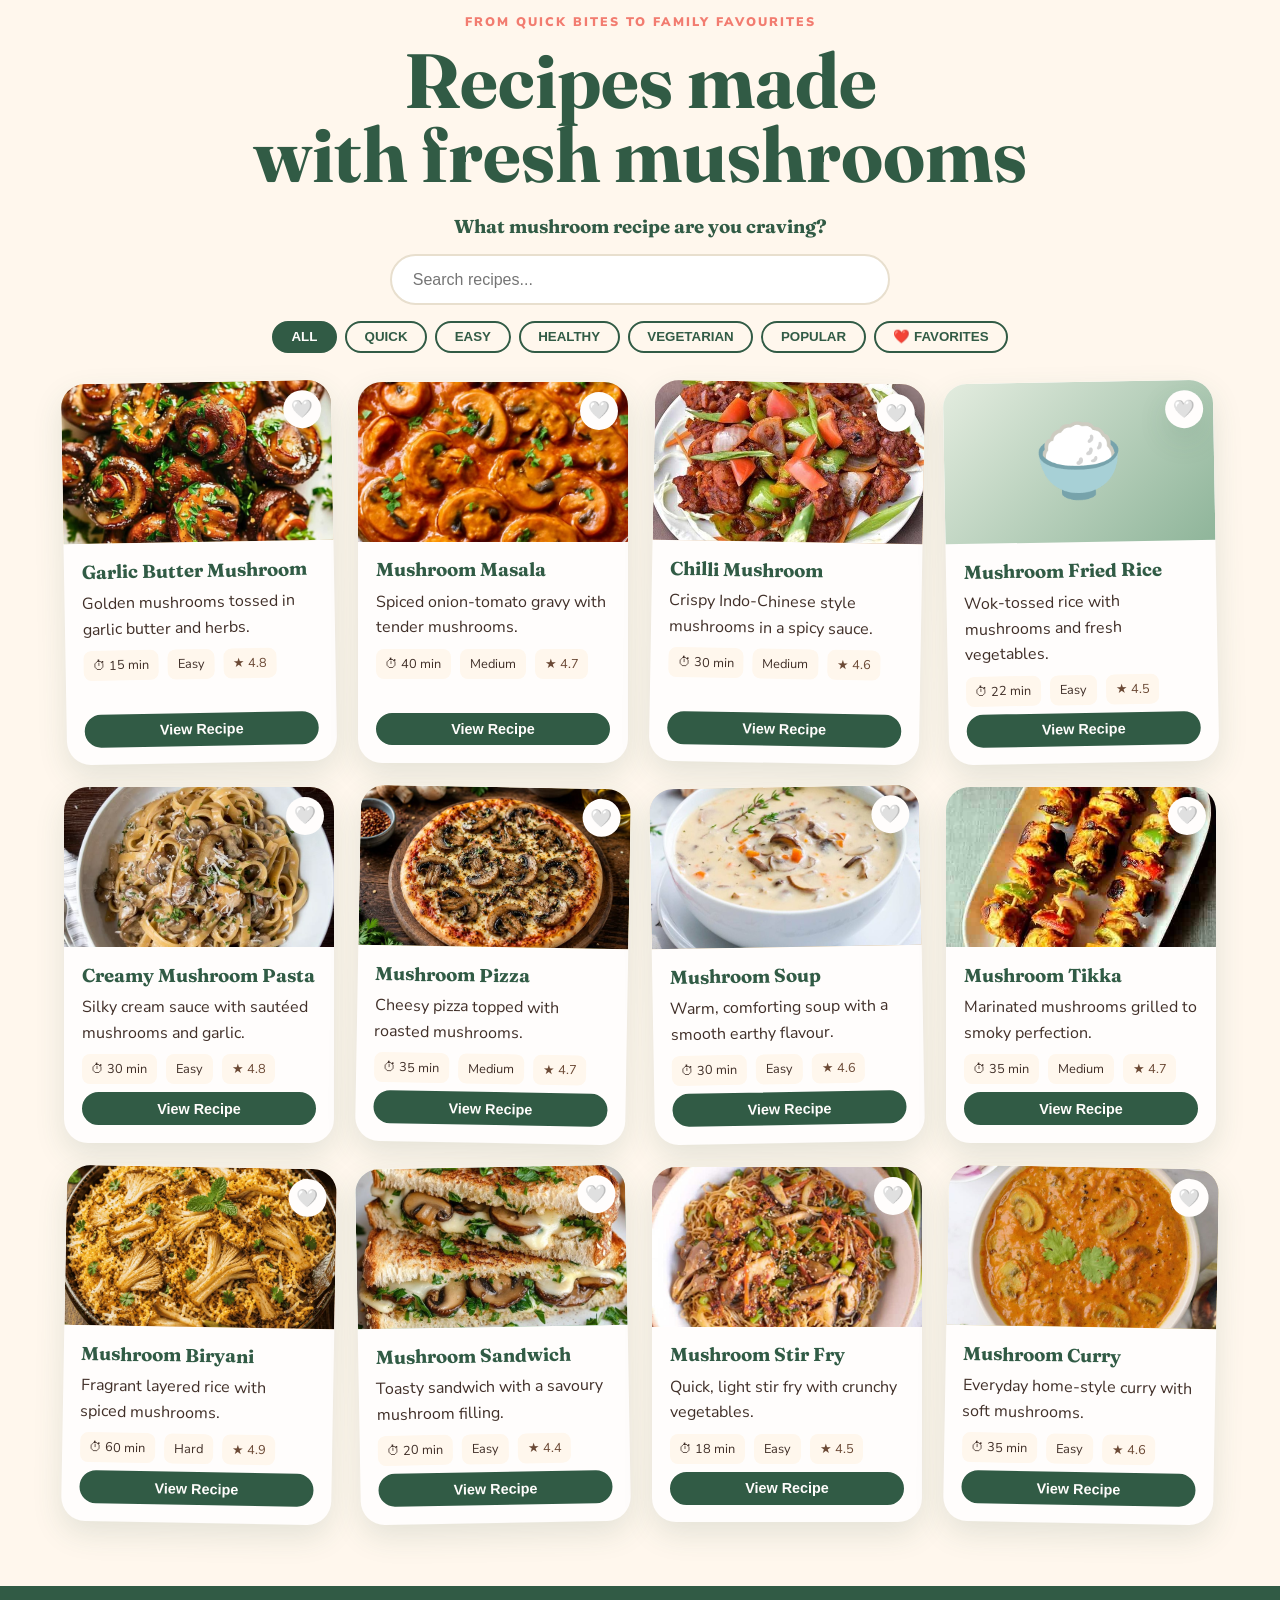
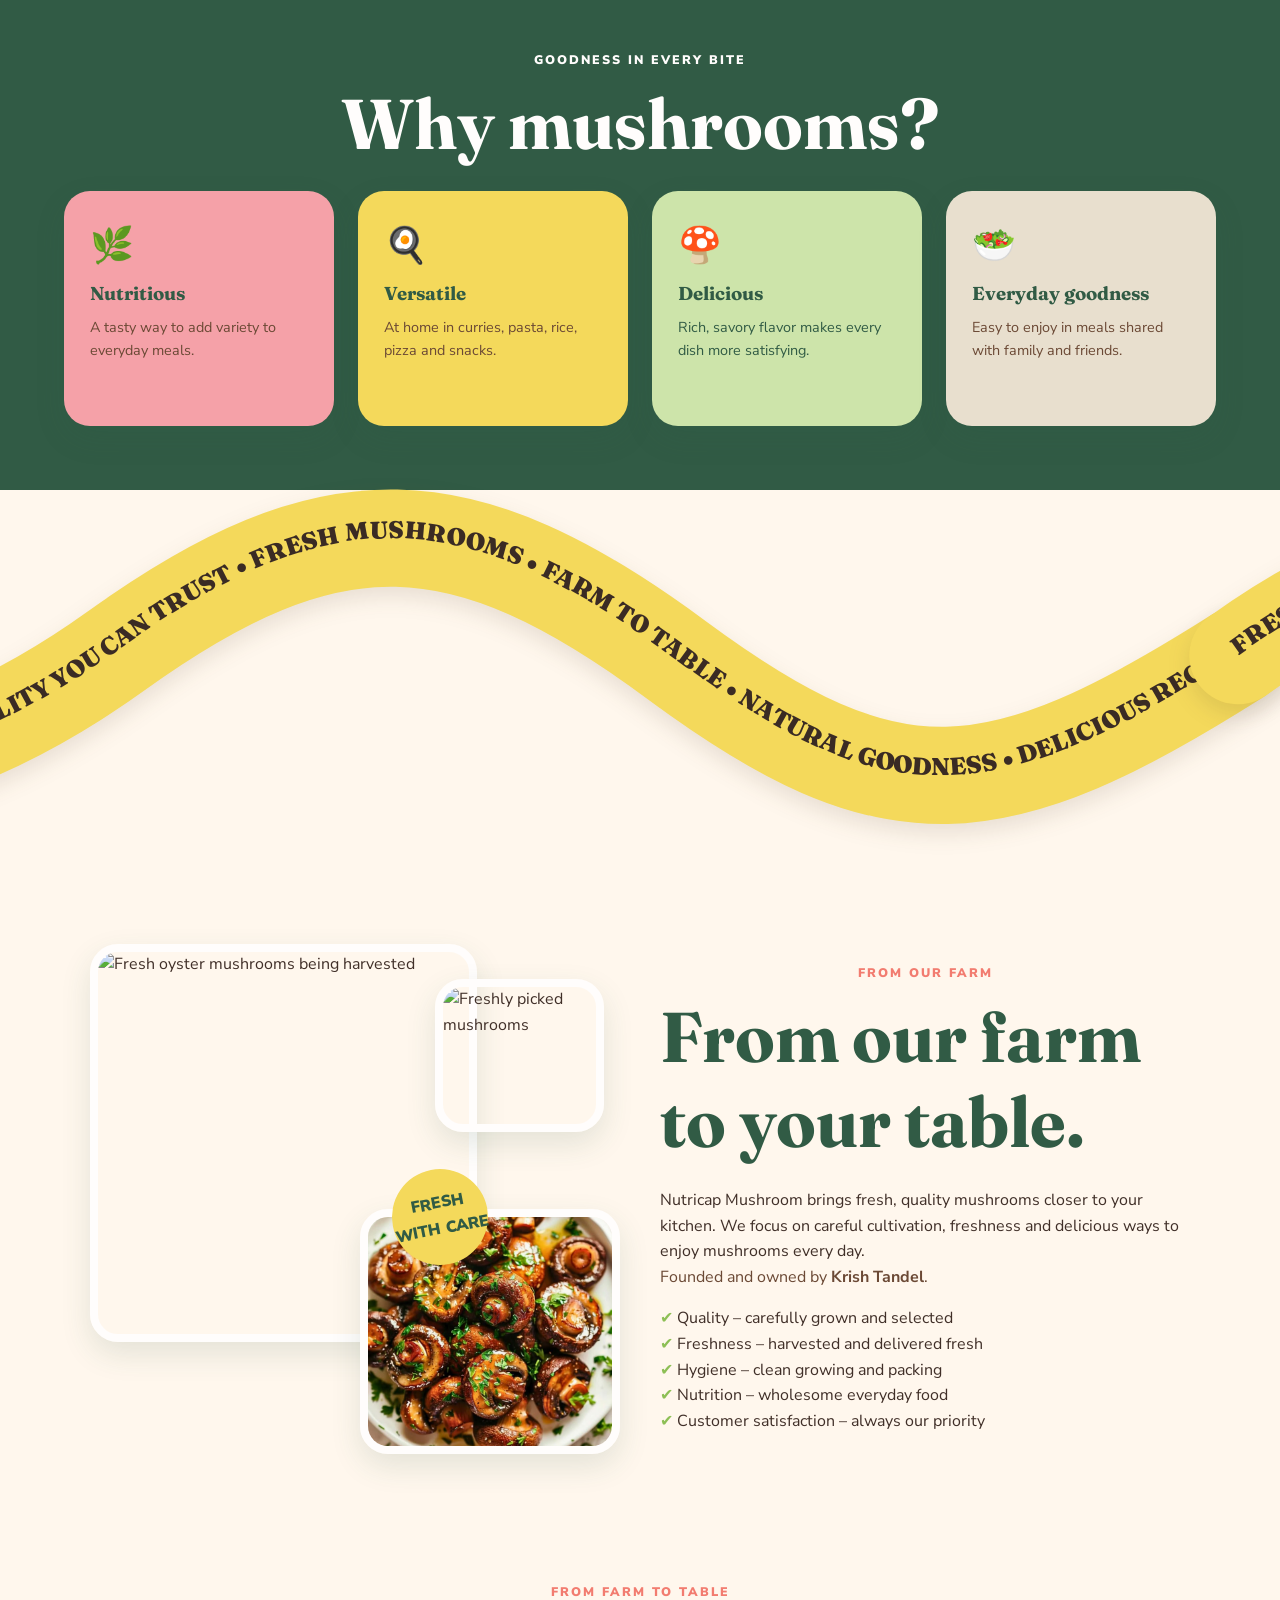
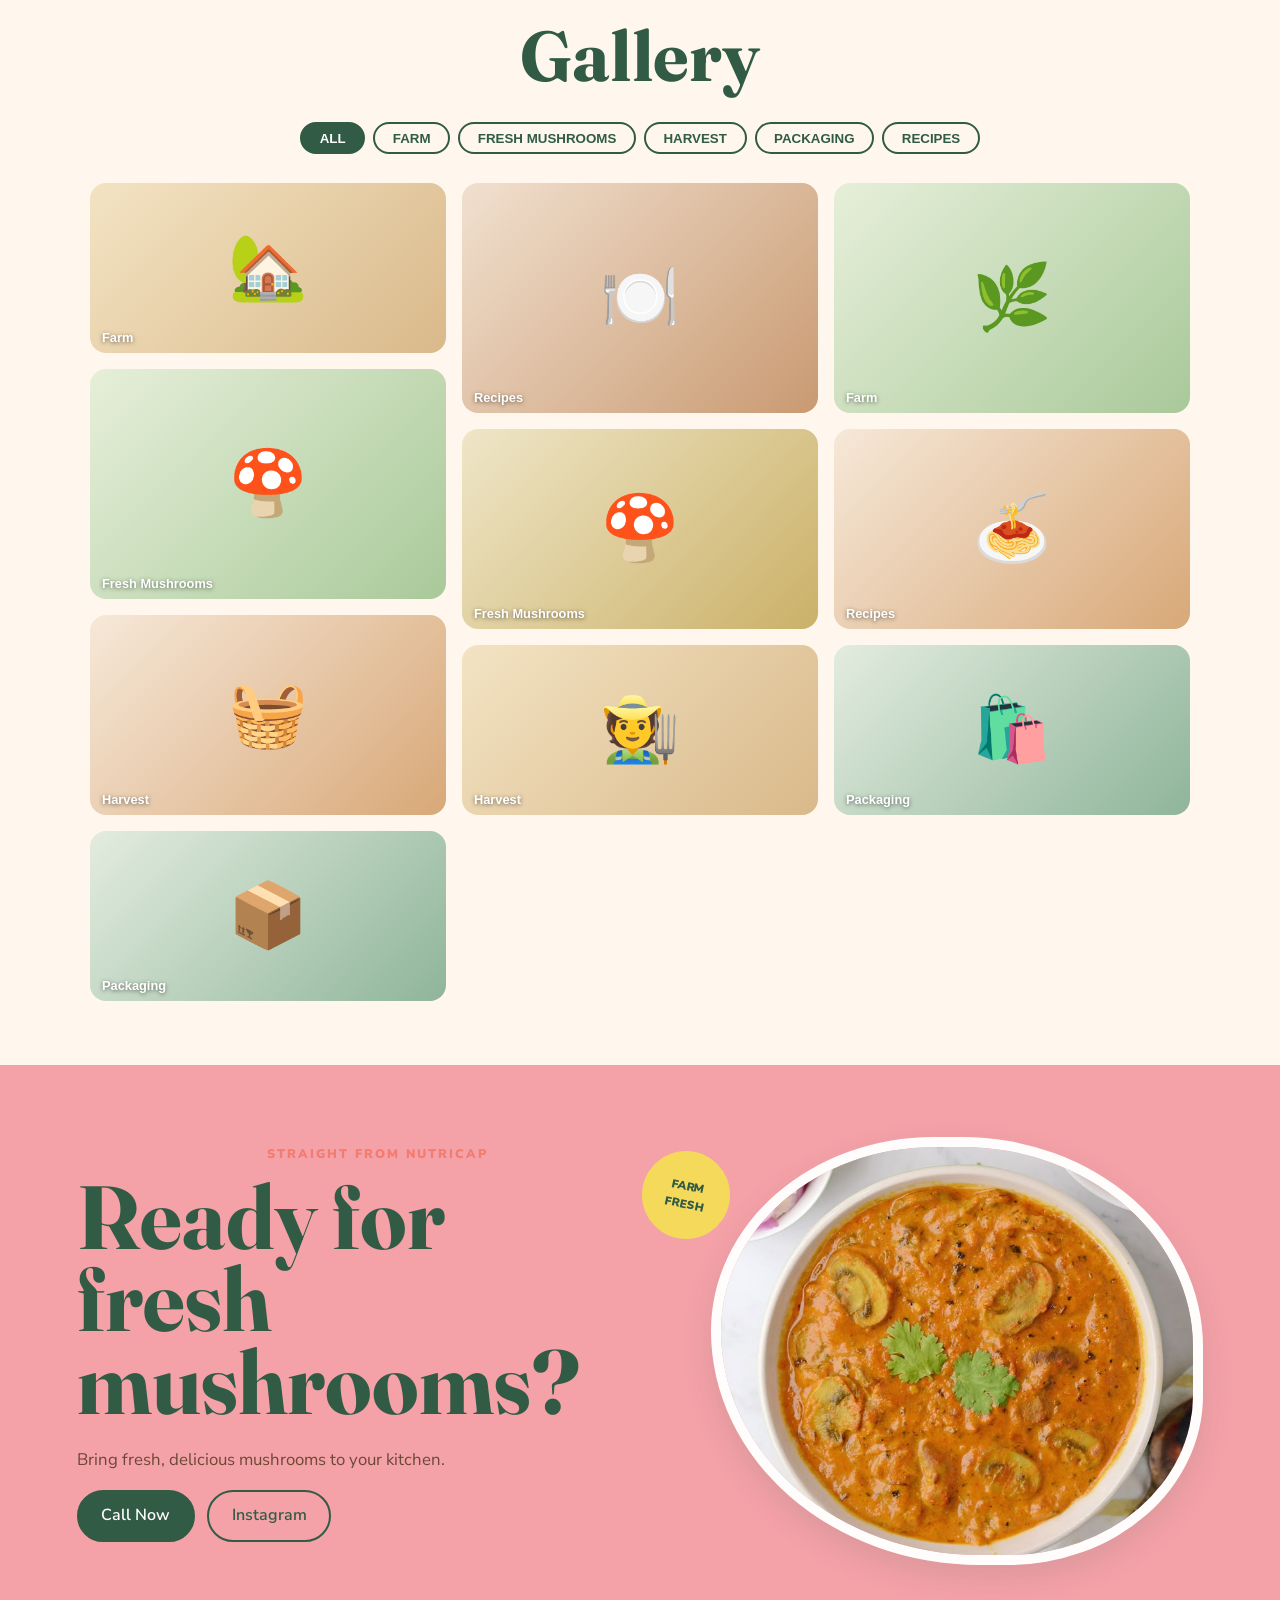
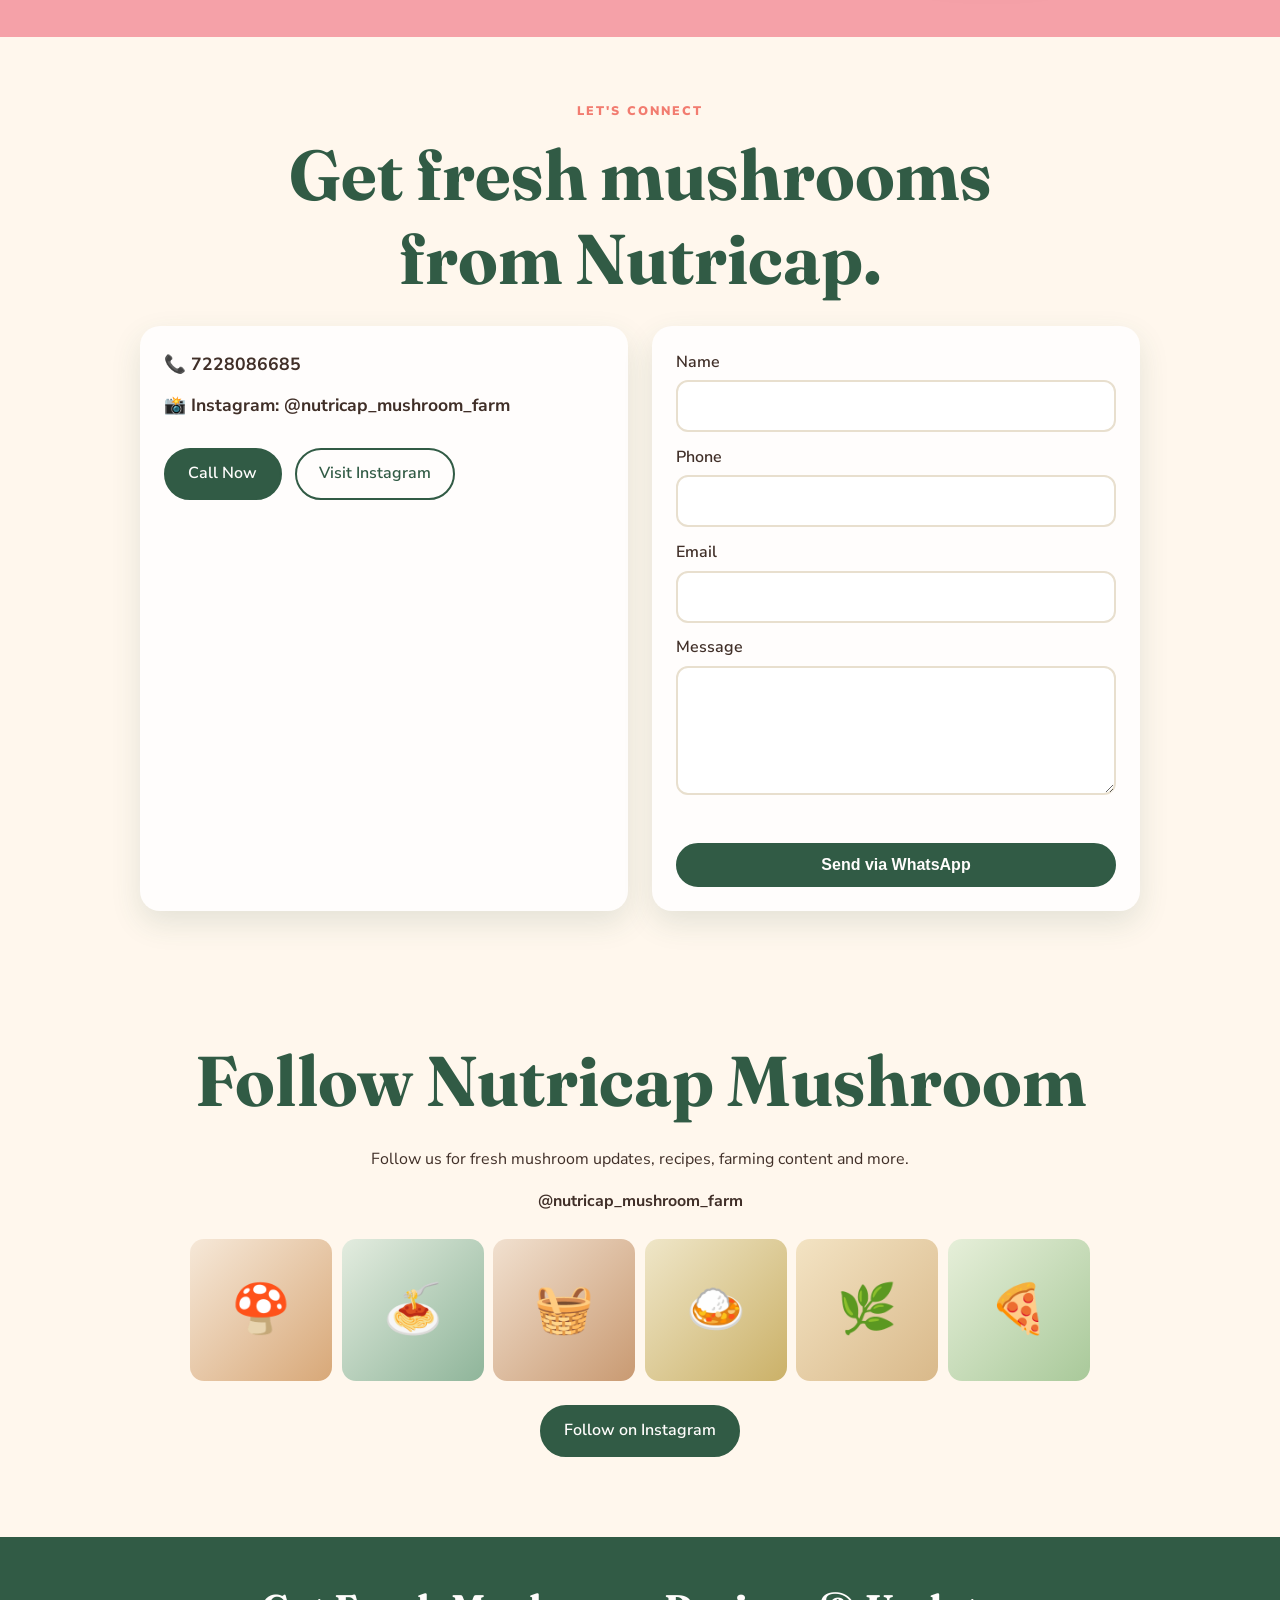
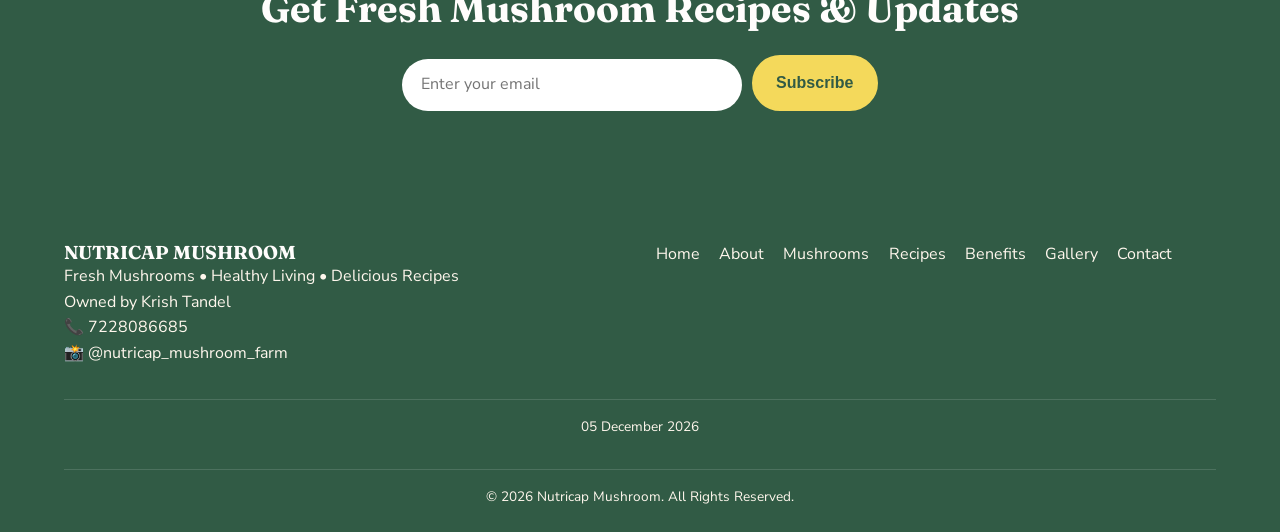
==== commit 789447a7: "Use exact oyster mushroom hero photo" ====
--- a/mushroom/index.html
+++ b/mushroom/index.html
@@ -35,7 +35,7 @@
     <p class="trust">Healthy <span>•</span> Natural <span>•</span> Delicious</p>
   </div>
   <div class="hero-visual reveal">
-    <img class="hero-img" src="https://images.unsplash.com/photo-1542838132-92c53300491e?auto=format&amp;fit=crop&amp;w=1100&amp;q=85" alt="Fresh oyster mushrooms ready for the kitchen">
+    <img class="hero-img" src="assets/oyster-mushrooms-hero.jpeg" alt="Fresh oyster mushrooms ready for the kitchen">
     <img class="hero-overlap hero-overlap-top" src="assets/recipes/05-creamy-pasta.jpeg" alt="Creamy mushroom pasta">
     <img class="hero-overlap hero-overlap-bottom" src="assets/recipes/04-matar-masala.jpeg" alt="Mushroom matar masala">
     <span class="hero-badge">100%<small>Farm fresh</small></span>
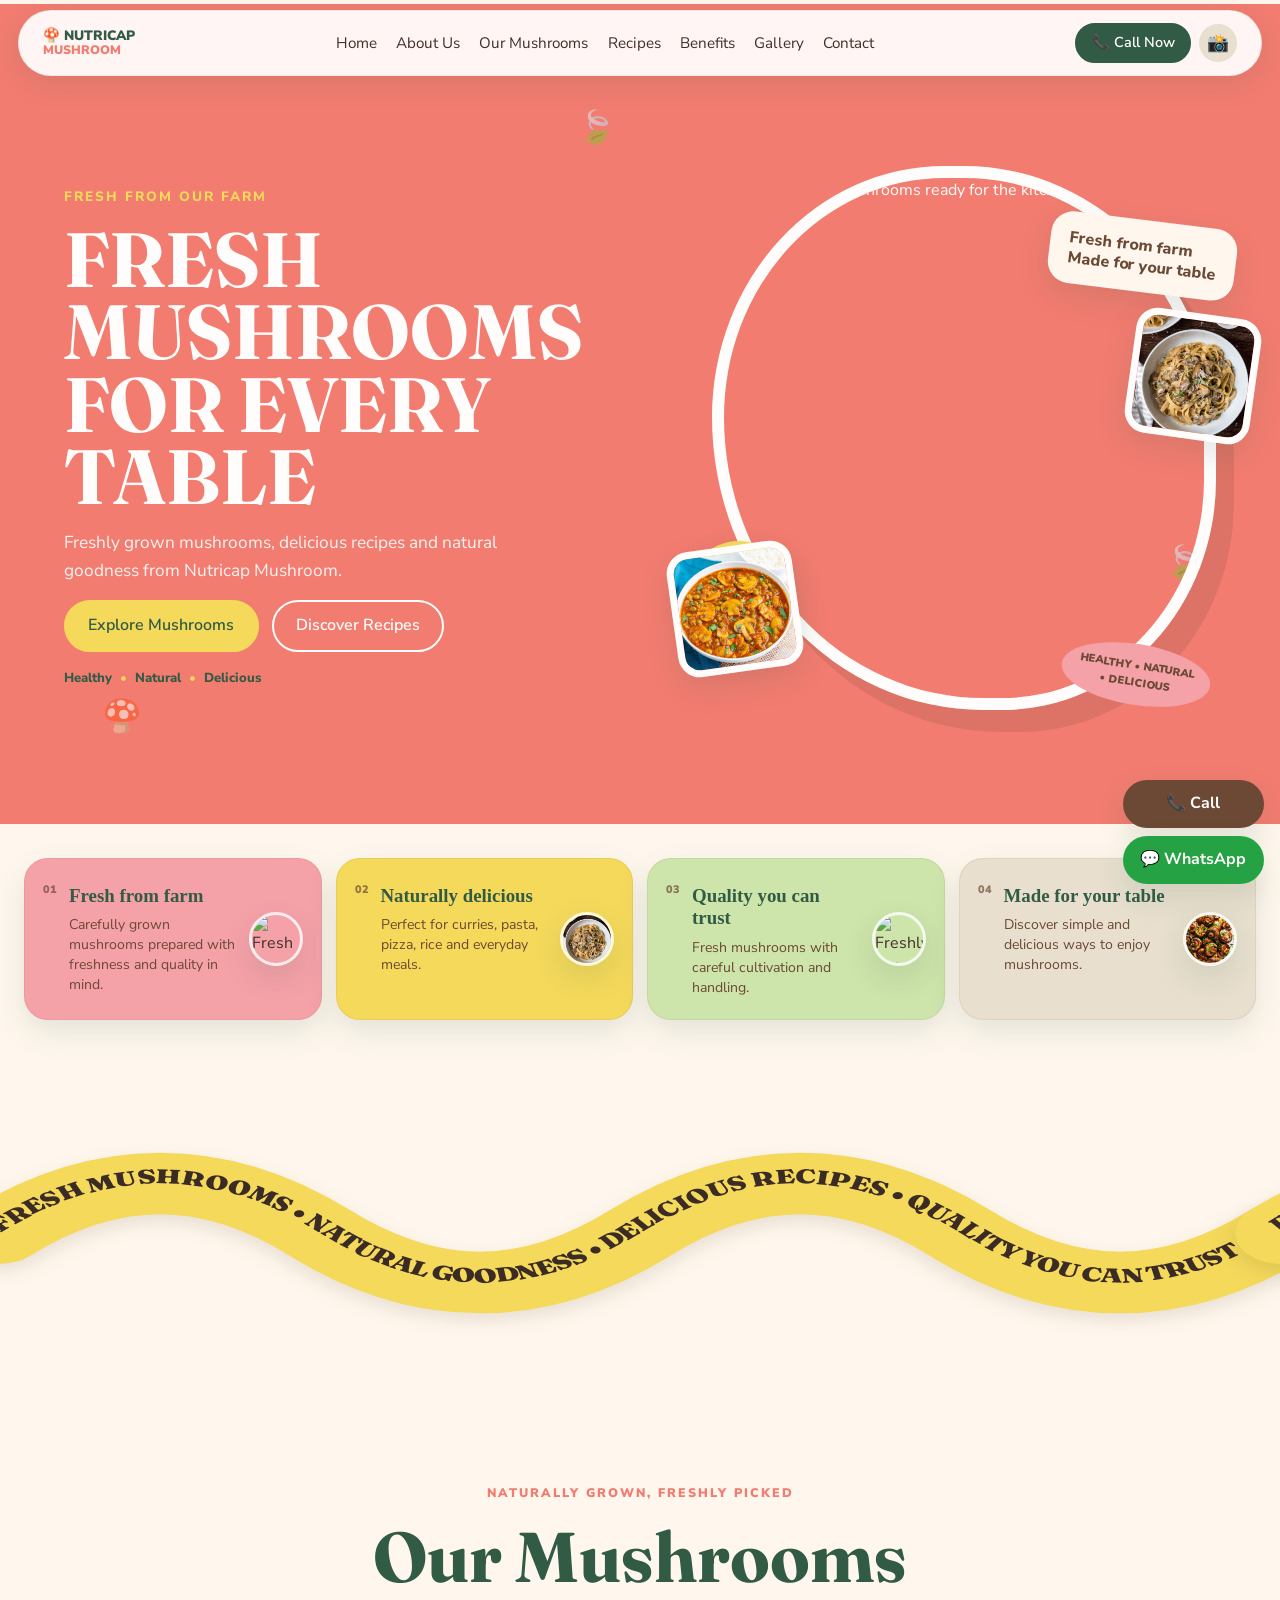
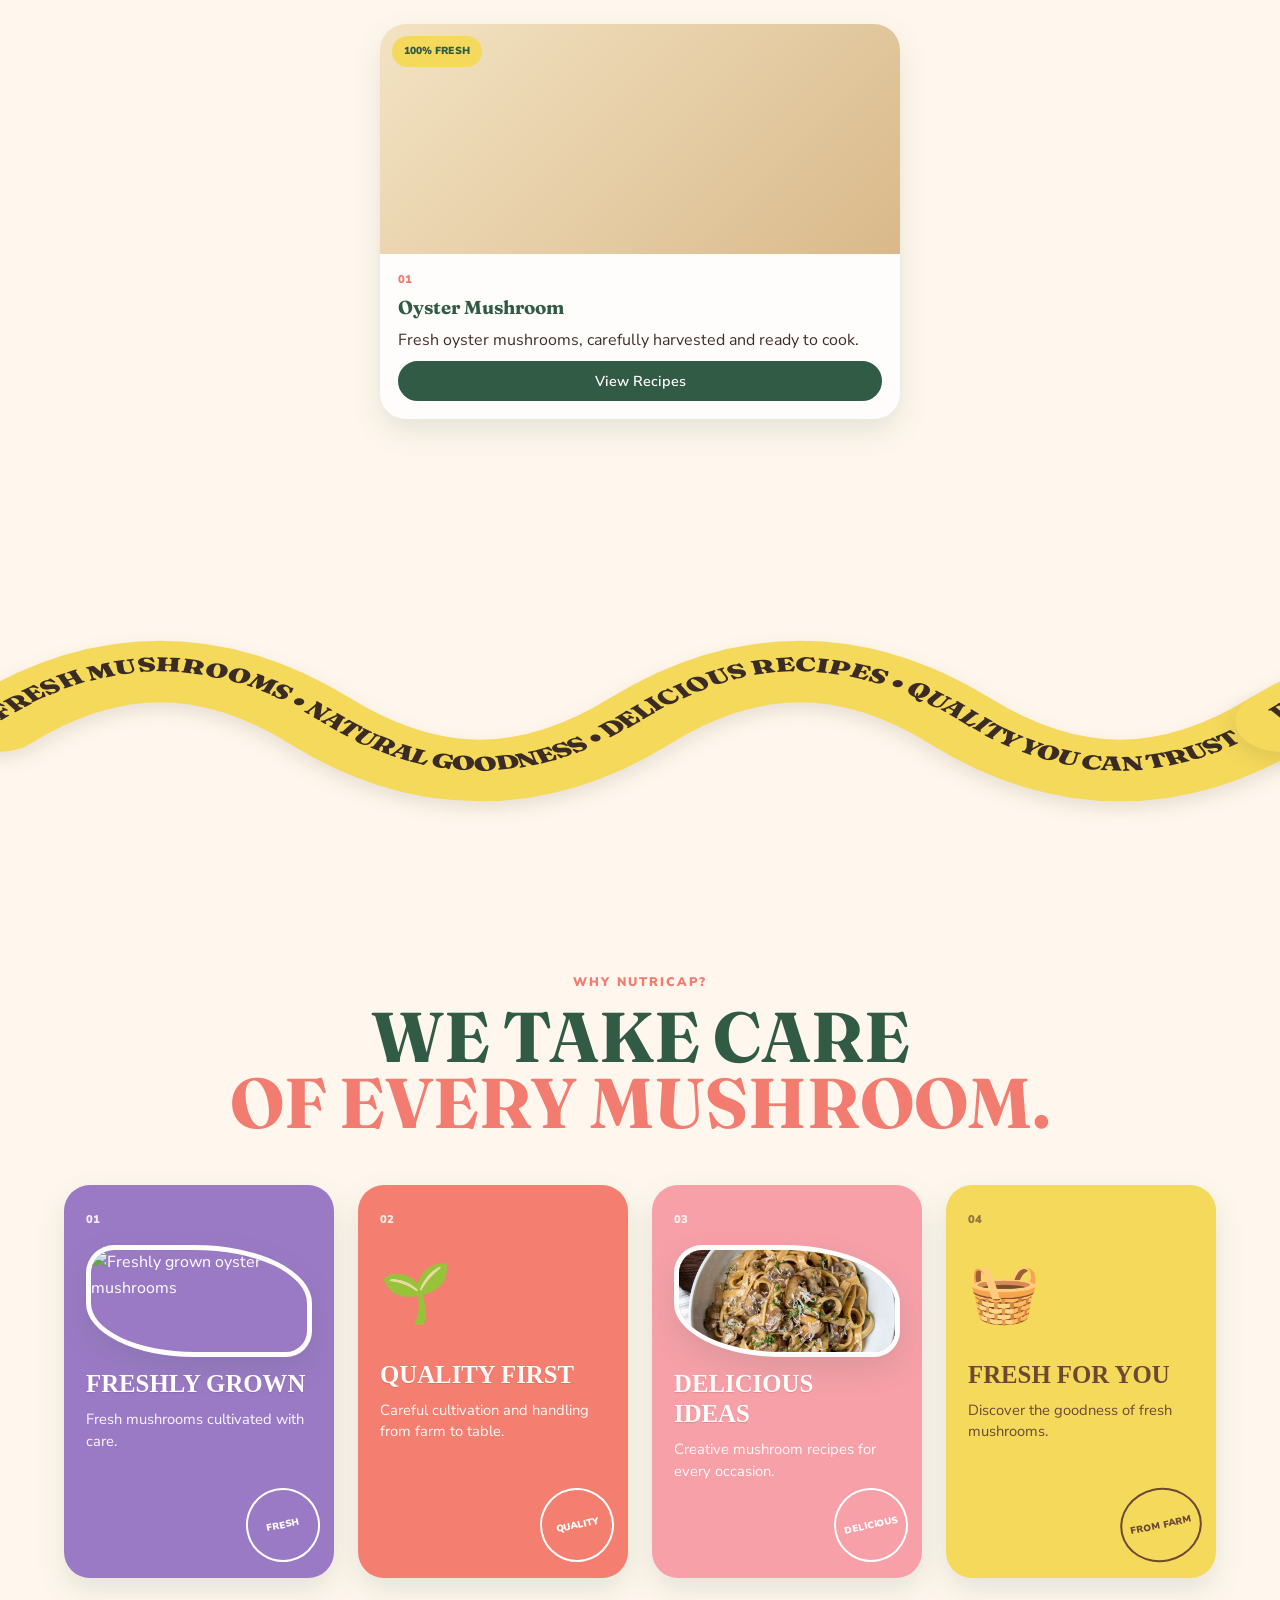
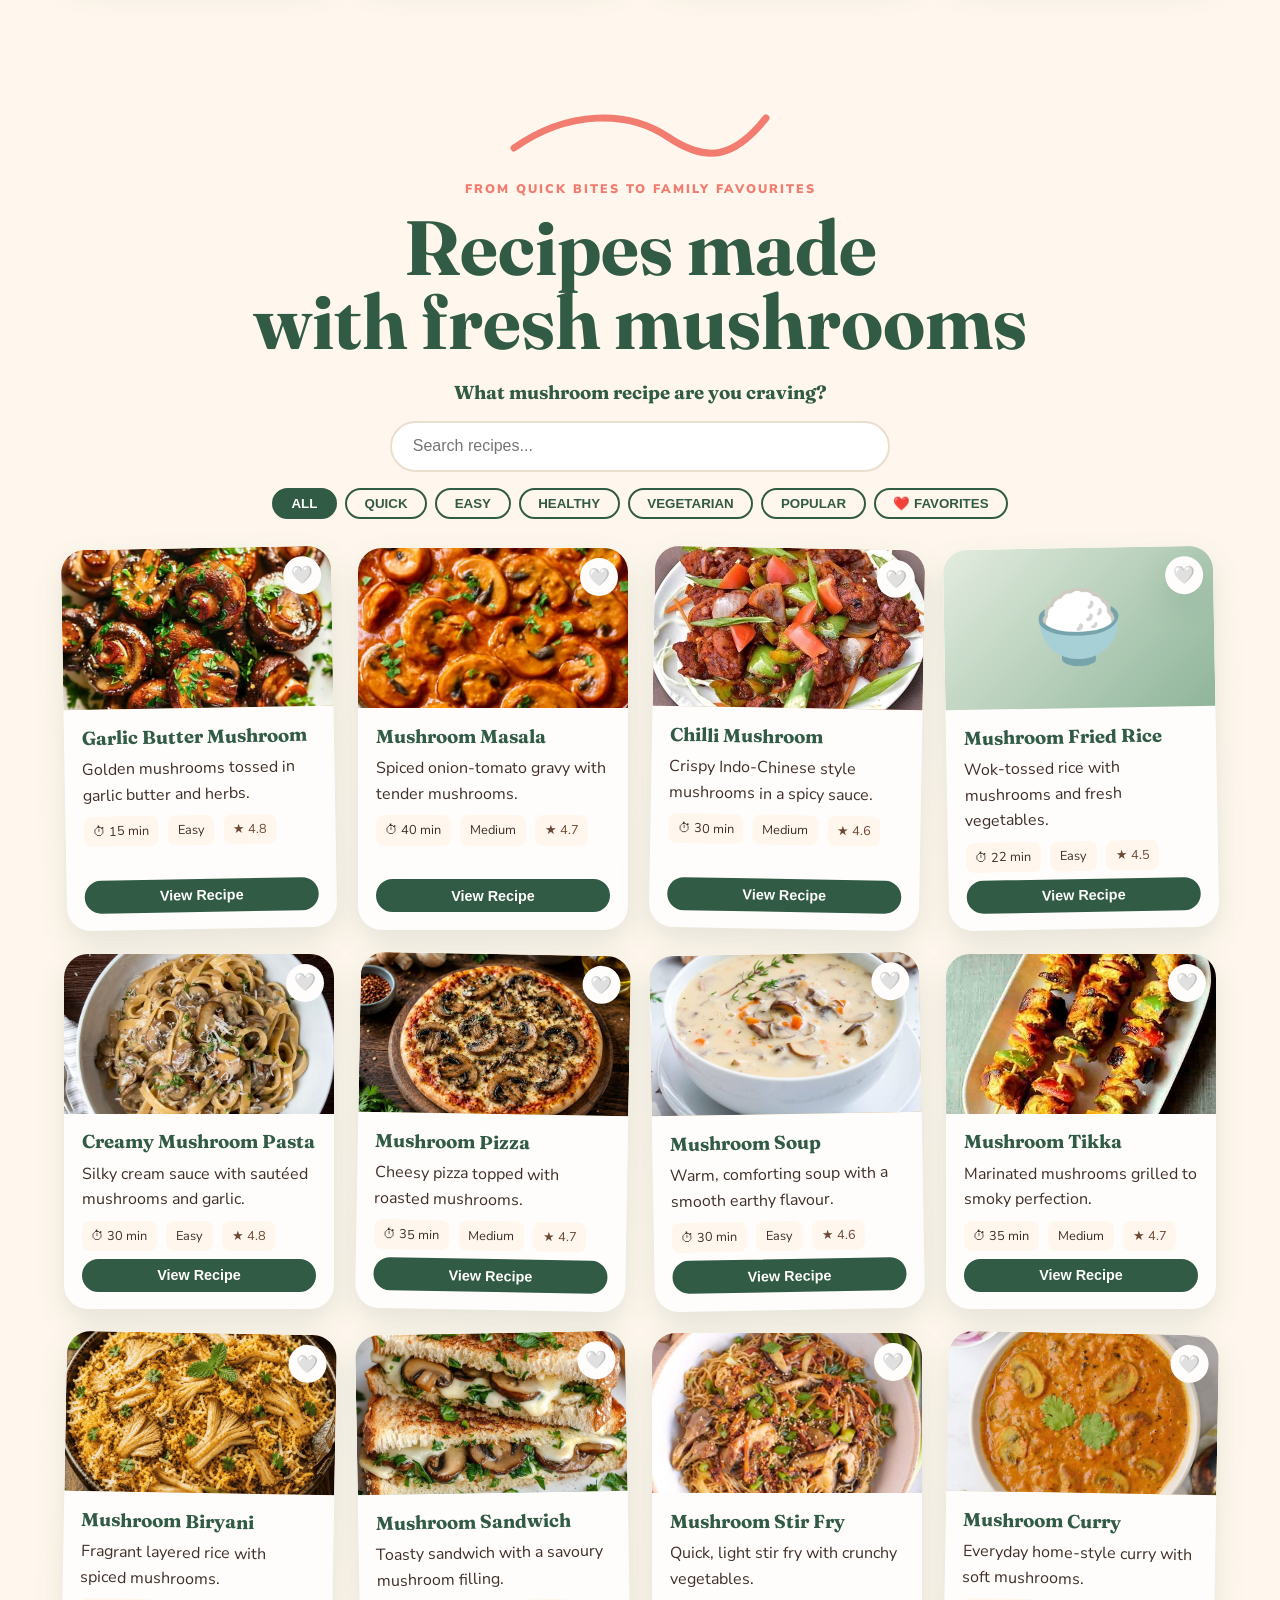
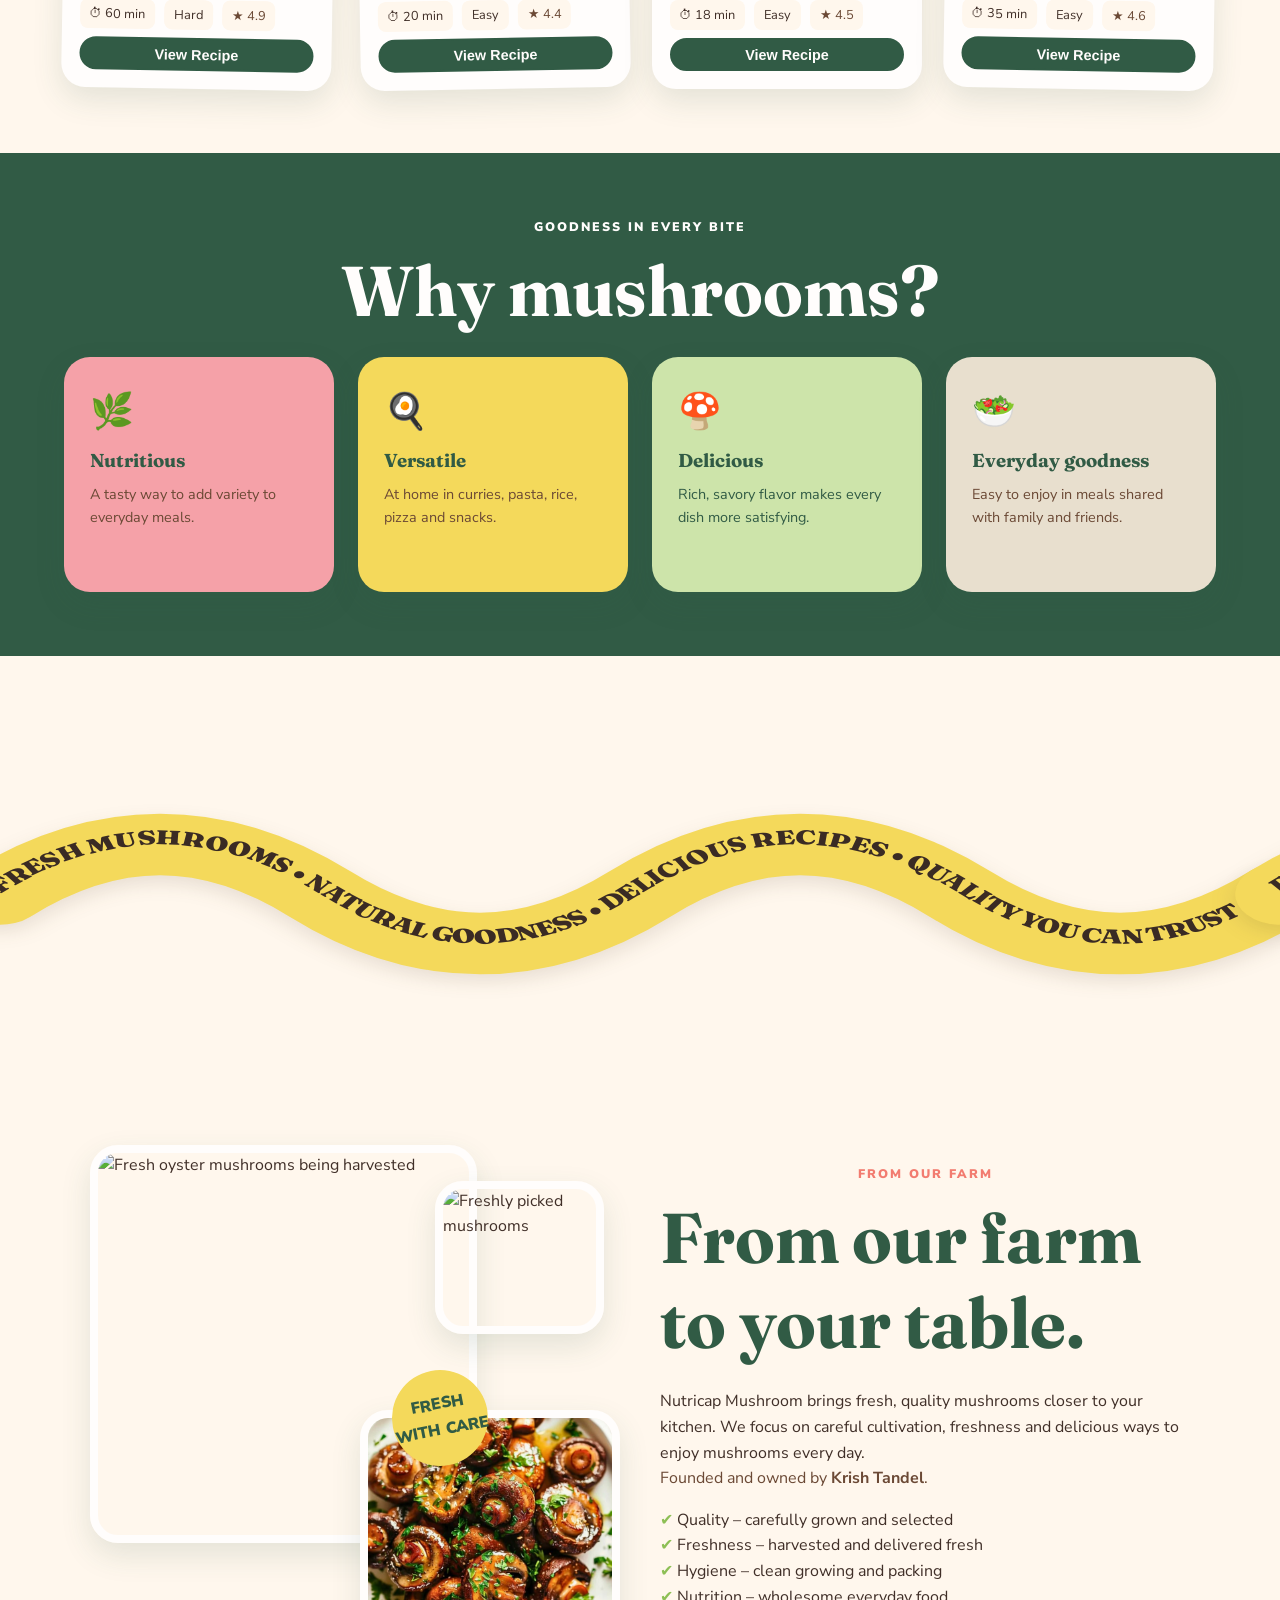
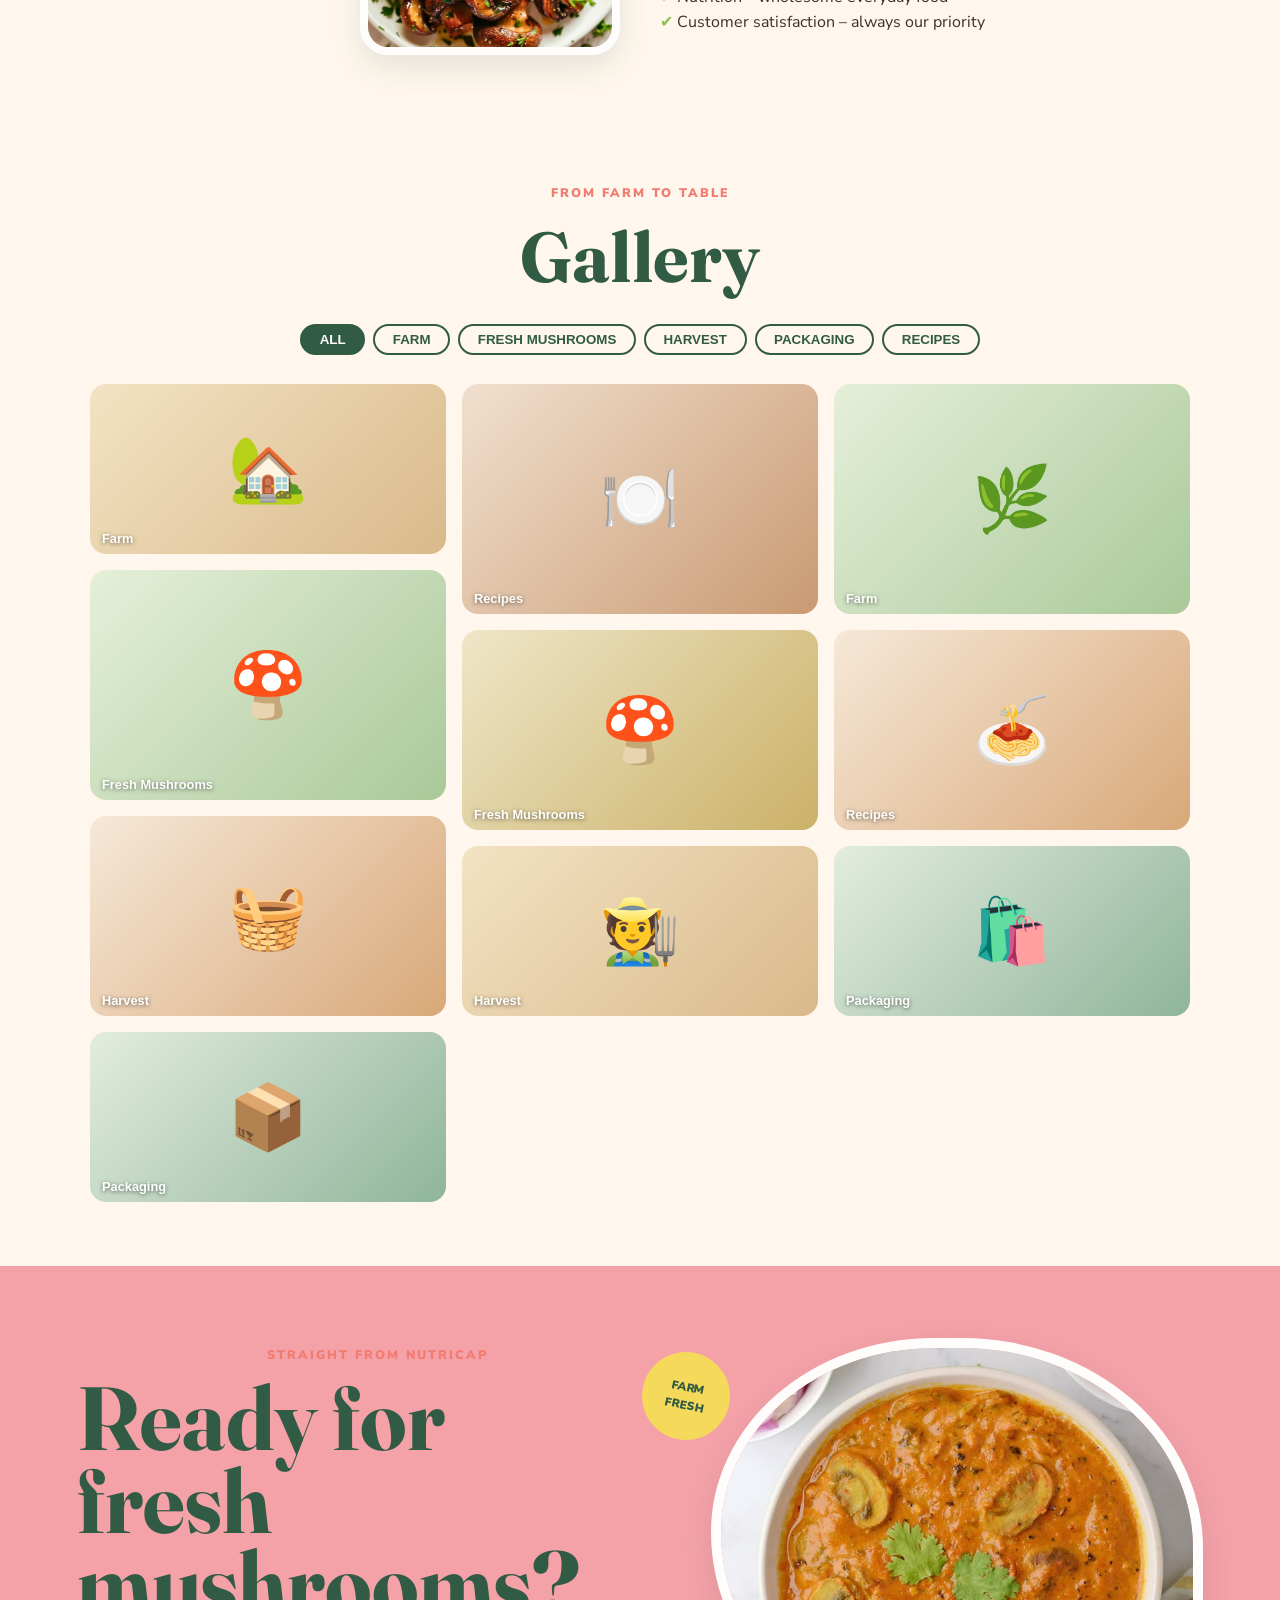
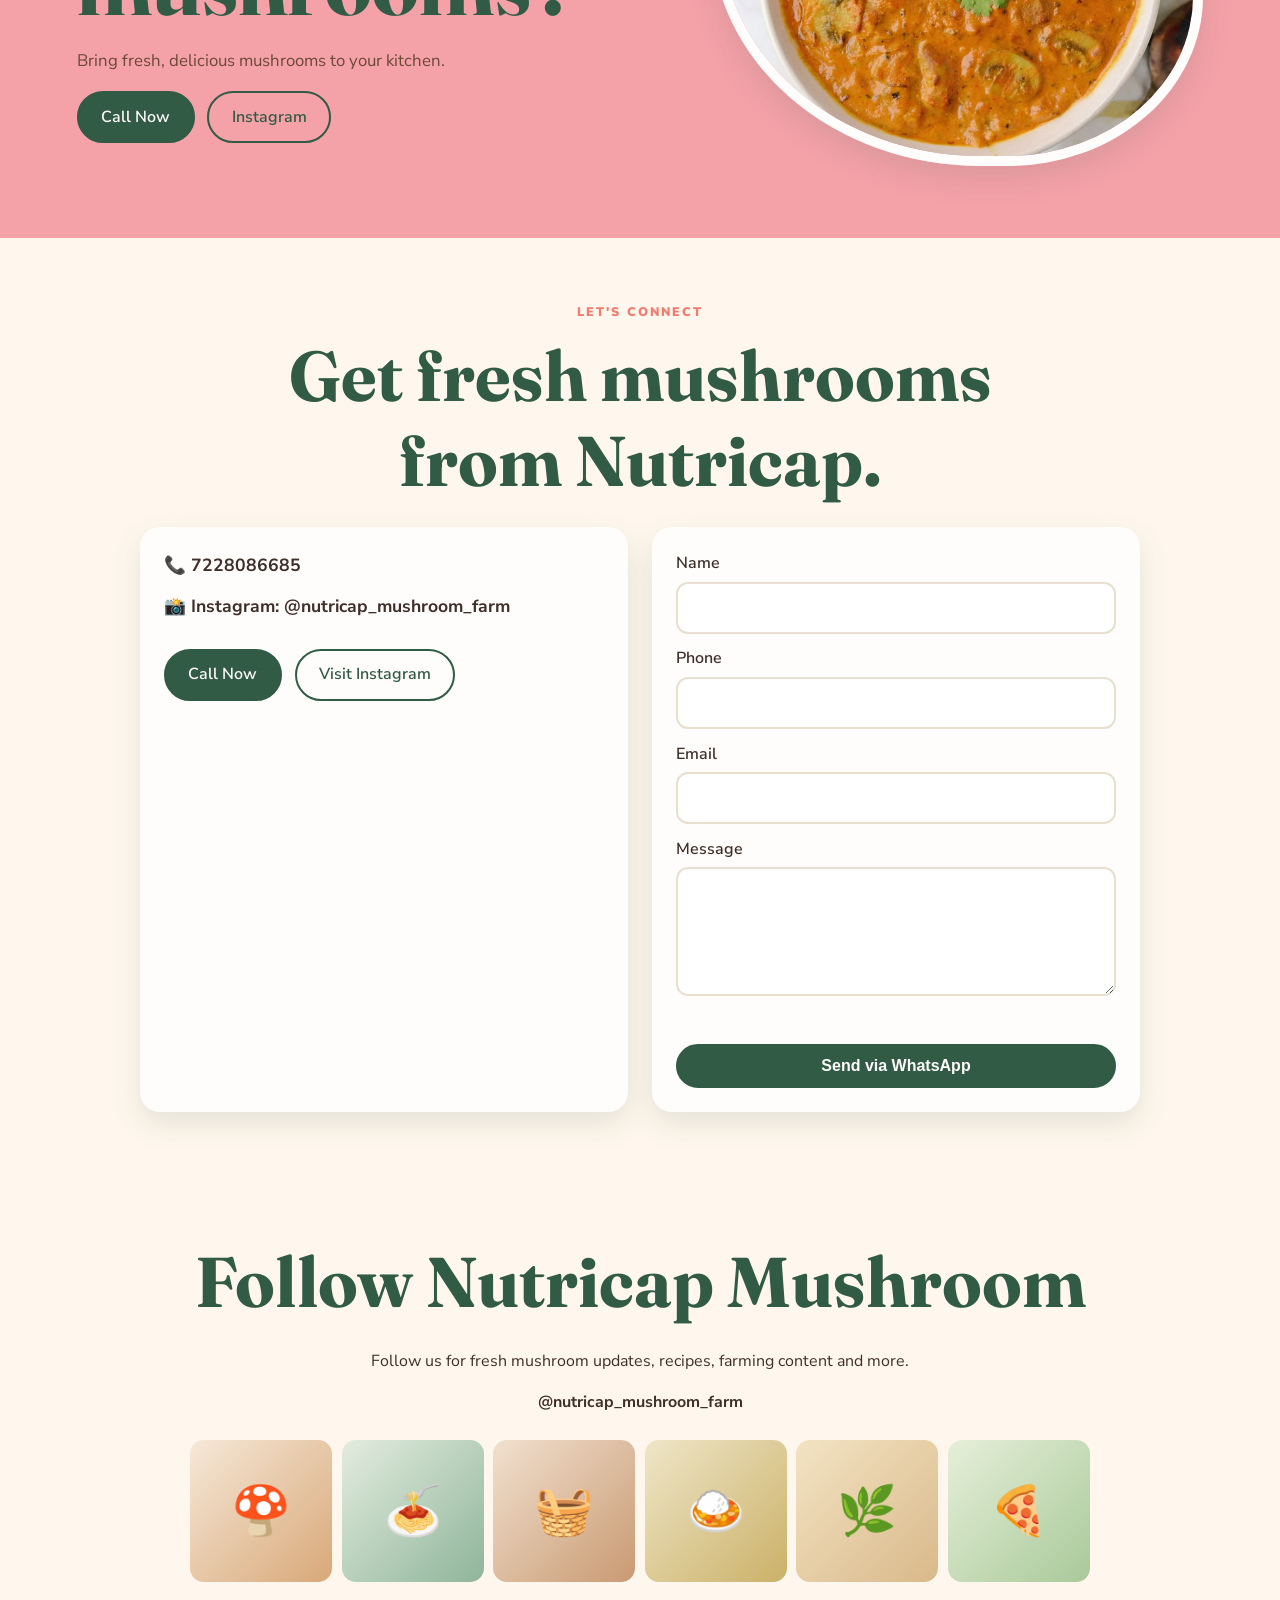
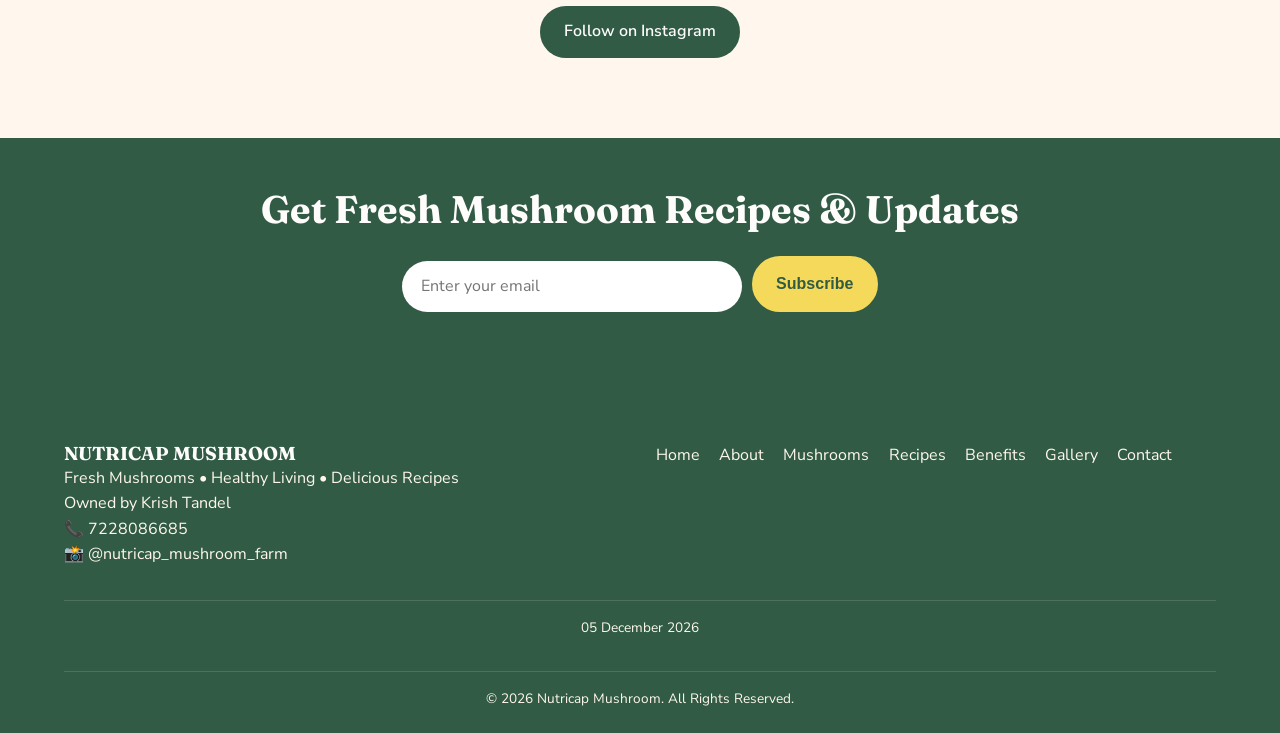
==== commit 0e50ade1: "Add three seamless ribbon rows" ====
--- a/mushroom/index.html
+++ b/mushroom/index.html
@@ -51,17 +51,17 @@
   <article class="feature-note note-beige"><span class="feature-number">04</span><div><h2>Made for your table</h2><p>Discover simple and delicious ways to enjoy mushrooms.</p></div><img class="feature-photo" src="assets/recipes/01-garlic-butter.jpeg" alt="Garlic butter mushrooms" loading="lazy"></article>
 </section>
 
-<div class="ribbon-band ribbon-band-one" aria-hidden="true">
-  <svg class="mushroom-ribbon" viewBox="0 0 2200 420" preserveAspectRatio="none" focusable="false">
-    <defs>
-      <path id="ribbonPathOne" d="M -200 200 C 20 35, 240 25, 420 200 S 840 350, 1060 190 S 1430 20, 1680 205 S 2010 365, 2280 200"/>
-      <g id="ribbonArtworkOne"><use href="#ribbonPathOne" class="ribbon-track"/><text class="ribbon-print"><textPath href="#ribbonPathOne">FRESH MUSHROOMS • FARM TO TABLE • NATURAL GOODNESS • DELICIOUS RECIPES • QUALITY YOU CAN TRUST • FRESH MUSHROOMS • FARM TO TABLE • NATURAL GOODNESS • DELICIOUS RECIPES • QUALITY YOU CAN TRUST •</textPath></text></g>
-    </defs>
-    <g class="ribbon-flow">
-      <use href="#ribbonArtworkOne"/><use href="#ribbonArtworkOne" x="2480"/>
-      <animateTransform attributeName="transform" type="translate" from="0 0" to="-2480 0" dur="18s" calcMode="linear" repeatCount="indefinite"/>
-    </g>
-  </svg>
+<div class="ribbon-section ribbon-section-1" aria-hidden="true">
+  <div class="ribbon-track">
+    <svg class="ribbon-svg" viewBox="0 0 1200 300" preserveAspectRatio="none" focusable="false">
+      <path id="ribbonPath1a" class="ribbon-curve" d="M 0 150 C 100 60, 200 60, 300 150 S 500 240, 600 150 S 800 60, 900 150 S 1100 240, 1200 150"/>
+      <text class="ribbon-print" textLength="1320" lengthAdjust="spacing"><textPath href="#ribbonPath1a">FRESH MUSHROOMS • NATURAL GOODNESS • DELICIOUS RECIPES • QUALITY YOU CAN TRUST •</textPath></text>
+    </svg>
+    <svg class="ribbon-svg" viewBox="0 0 1200 300" preserveAspectRatio="none" focusable="false">
+      <path id="ribbonPath1b" class="ribbon-curve" d="M 0 150 C 100 60, 200 60, 300 150 S 500 240, 600 150 S 800 60, 900 150 S 1100 240, 1200 150"/>
+      <text class="ribbon-print" textLength="1320" lengthAdjust="spacing"><textPath href="#ribbonPath1b">FRESH MUSHROOMS • NATURAL GOODNESS • DELICIOUS RECIPES • QUALITY YOU CAN TRUST •</textPath></text>
+    </svg>
+  </div>
 </div>
 
 <section id="mushrooms" class="sec">
@@ -72,17 +72,17 @@
   </div>
 </section>
 
-<div class="ribbon-band ribbon-band-two" aria-hidden="true">
-  <svg class="mushroom-ribbon" viewBox="0 0 2200 360" preserveAspectRatio="none" focusable="false">
-    <defs>
-      <path id="ribbonPathTwo" d="M -200 180 C 20 300, 220 25, 430 125 S 830 320, 1060 145 S 1450 25, 1660 180 S 2010 40, 2280 180"/>
-      <g id="ribbonArtworkTwo"><use href="#ribbonPathTwo" class="ribbon-track"/><text class="ribbon-print"><textPath href="#ribbonPathTwo">FRESH MUSHROOMS • HEALTHY LIVING • DELICIOUS RECIPES • NUTRICAP MUSHROOM • FRESH MUSHROOMS • HEALTHY LIVING • DELICIOUS RECIPES • NUTRICAP MUSHROOM •</textPath></text></g>
-    </defs>
-    <g class="ribbon-flow">
-      <use href="#ribbonArtworkTwo"/><use href="#ribbonArtworkTwo" x="2480"/>
-      <animateTransform attributeName="transform" type="translate" from="0 0" to="-2480 0" dur="20s" calcMode="linear" repeatCount="indefinite"/>
-    </g>
-  </svg>
+<div class="ribbon-section ribbon-section-2" aria-hidden="true">
+  <div class="ribbon-track">
+    <svg class="ribbon-svg" viewBox="0 0 1200 300" preserveAspectRatio="none" focusable="false">
+      <path id="ribbonPath2a" class="ribbon-curve" d="M 0 150 C 100 60, 200 60, 300 150 S 500 240, 600 150 S 800 60, 900 150 S 1100 240, 1200 150"/>
+      <text class="ribbon-print" textLength="1320" lengthAdjust="spacing"><textPath href="#ribbonPath2a">FRESH MUSHROOMS • NATURAL GOODNESS • DELICIOUS RECIPES • QUALITY YOU CAN TRUST •</textPath></text>
+    </svg>
+    <svg class="ribbon-svg" viewBox="0 0 1200 300" preserveAspectRatio="none" focusable="false">
+      <path id="ribbonPath2b" class="ribbon-curve" d="M 0 150 C 100 60, 200 60, 300 150 S 500 240, 600 150 S 800 60, 900 150 S 1100 240, 1200 150"/>
+      <text class="ribbon-print" textLength="1320" lengthAdjust="spacing"><textPath href="#ribbonPath2b">FRESH MUSHROOMS • NATURAL GOODNESS • DELICIOUS RECIPES • QUALITY YOU CAN TRUST •</textPath></text>
+    </svg>
+  </div>
 </div>
 
 <section id="care" class="sec care-section">
@@ -118,17 +118,17 @@
   </div>
 </section>
 
-<div class="ribbon-band ribbon-band-three" aria-hidden="true">
-  <svg class="mushroom-ribbon" viewBox="0 0 2300 430" preserveAspectRatio="none" focusable="false">
-    <defs>
-      <path id="ribbonPathThree" d="M -200 190 C 30 25, 260 25, 440 195 S 850 350, 1080 185 S 1450 25, 1680 195 S 2020 355, 2280 190"/>
-      <g id="ribbonArtworkThree"><use href="#ribbonPathThree" class="ribbon-track"/><text class="ribbon-print"><textPath href="#ribbonPathThree">FRESH MUSHROOMS • FARM TO TABLE • NATURAL GOODNESS • DELICIOUS RECIPES • QUALITY YOU CAN TRUST • FRESH MUSHROOMS • FARM TO TABLE • NATURAL GOODNESS • DELICIOUS RECIPES • QUALITY YOU CAN TRUST •</textPath></text></g>
-    </defs>
-    <g class="ribbon-flow">
-      <use href="#ribbonArtworkThree"/><use href="#ribbonArtworkThree" x="2480"/>
-      <animateTransform attributeName="transform" type="translate" from="0 0" to="-2480 0" dur="22s" calcMode="linear" repeatCount="indefinite"/>
-    </g>
-  </svg>
+<div class="ribbon-section ribbon-section-3" aria-hidden="true">
+  <div class="ribbon-track">
+    <svg class="ribbon-svg" viewBox="0 0 1200 300" preserveAspectRatio="none" focusable="false">
+      <path id="ribbonPath3a" class="ribbon-curve" d="M 0 150 C 100 60, 200 60, 300 150 S 500 240, 600 150 S 800 60, 900 150 S 1100 240, 1200 150"/>
+      <text class="ribbon-print" textLength="1320" lengthAdjust="spacing"><textPath href="#ribbonPath3a">FRESH MUSHROOMS • NATURAL GOODNESS • DELICIOUS RECIPES • QUALITY YOU CAN TRUST •</textPath></text>
+    </svg>
+    <svg class="ribbon-svg" viewBox="0 0 1200 300" preserveAspectRatio="none" focusable="false">
+      <path id="ribbonPath3b" class="ribbon-curve" d="M 0 150 C 100 60, 200 60, 300 150 S 500 240, 600 150 S 800 60, 900 150 S 1100 240, 1200 150"/>
+      <text class="ribbon-print" textLength="1320" lengthAdjust="spacing"><textPath href="#ribbonPath3b">FRESH MUSHROOMS • NATURAL GOODNESS • DELICIOUS RECIPES • QUALITY YOU CAN TRUST •</textPath></text>
+    </svg>
+  </div>
 </div>
 
 <section id="about" class="sec alt">
--- a/mushroom/Style.CSS
+++ b/mushroom/Style.CSS
@@ -66,14 +66,16 @@
 .float{position:absolute;font-size:2rem;opacity:.5;animation:fl 6s ease-in-out infinite}
 .f1{top:12%;left:45%}.f2{bottom:10%;left:8%;animation-delay:1s}.f3{top:65%;right:6%;animation-delay:2s}
 @keyframes fl{50%{transform:translateY(-18px) rotate(12deg)}}
-.ribbon-band{position:relative;z-index:8;width:120%;left:-10%;overflow:hidden;clip-path:inset(0 0 round 0);contain:paint;pointer-events:none}
-.ribbon-band-one{margin:-55px 0 -88px}
-.ribbon-band-two{margin:0 0 -44px;z-index:6}
-.ribbon-band-three{margin:-12px 0 0;z-index:4}
-.mushroom-ribbon{display:block;width:140%;height:auto;margin-left:-15%;overflow:visible}
-.ribbon-flow{will-change:transform}
-.ribbon-track{fill:none;stroke:#f4d95b;stroke-width:104;stroke-linecap:round;stroke-linejoin:round;filter:drop-shadow(0 10px 12px rgba(65,46,26,.12))}
-.ribbon-print{fill:#3a2b24;font-family:"Fraunces",Georgia,serif;font-size:26px;font-weight:900;letter-spacing:0}
+.ribbon-section{position:relative;z-index:8;width:100%;overflow:hidden;contain:paint;pointer-events:none;line-height:0;margin:clamp(2rem,6vw,5rem) 0}
+.ribbon-section-1{margin-top:clamp(3rem,8vw,7rem)}
+.ribbon-section-2{margin-top:clamp(4rem,10vw,9rem)}
+.ribbon-section-3{margin-top:clamp(4rem,10vw,9rem)}
+.ribbon-track{display:flex;width:200%;animation:ribbonFlow 18s linear infinite;will-change:transform}
+.ribbon-svg{display:block;flex:0 0 50%;width:50%;height:clamp(110px,20vw,220px);overflow:visible}
+.ribbon-curve{fill:none;stroke:#F4D95B;stroke-width:84;stroke-linecap:round;stroke-linejoin:round;filter:drop-shadow(0 10px 12px rgba(65,46,26,.12))}
+.ribbon-print{fill:#3a2b24;font-family:"Fraunces",Georgia,serif;font-size:27px;font-weight:900;letter-spacing:.04em}
+
+@keyframes ribbonFlow{from{transform:translateX(0)}to{transform:translateX(-50%)}}
 #mushrooms h2{position:relative;z-index:9}
 .feature-strip{position:relative;z-index:4;display:grid;grid-template-columns:repeat(4,minmax(0,1fr));gap:14px;width:min(1320px,calc(100% - 48px));margin:34px auto 82px}
 .feature-note{position:relative;display:flex;align-items:flex-start;gap:12px;min-height:148px;padding:22px 18px;border:1px solid rgba(107,73,53,.08);border-radius:24px;box-shadow:var(--sh)}
@@ -225,9 +227,10 @@
  .about-photos{min-height:390px}.about-sticker{left:52%;bottom:35%;width:78px;height:78px;font-size:.68rem}
  .final-cta{grid-template-columns:1fr;text-align:center;padding:3.5rem 7vw}.final-cta h2{text-align:center}.final-cta-copy>p:not(.section-kicker){margin-left:auto;margin-right:auto}.final-cta img{width:min(85%,420px);justify-self:center}.cta-sticker{right:9%;top:auto;bottom:42%;width:70px;height:70px}
 @media(max-width:520px){.feature-strip{grid-template-columns:1fr}.feature-note{min-height:112px}.detail-heading{margin-bottom:2rem}.detail-card{min-height:300px;padding-bottom:78px}#recipes h2{font-size:clamp(2.5rem,12vw,3.5rem)}#mushGrid{grid-template-columns:1fr}.product-photo{height:230px}.about-photos{min-height:320px}.about-main{width:78%;height:76%}.about-inset{width:50%;height:45%}.about-thumb{width:34%;height:27%}}
- .ribbon-band{margin-top:-30px;margin-bottom:-82px}
- .ribbon-print{font-size:42px}
+ .ribbon-section{margin-top:3rem;margin-bottom:3rem}
+ .ribbon-svg{height:clamp(90px,24vw,150px)}
+ .ribbon-curve{stroke-width:76}
  .nav-right .btn{display:none}
 }
 @media(max-width:520px){.feature-strip{grid-template-columns:1fr}.feature-note{min-height:112px}.detail-heading{margin-bottom:2rem}.detail-card{min-height:275px}#recipes h2{font-size:clamp(2.5rem,12vw,3.5rem)}}
-@media(prefers-reduced-motion:reduce){*{animation:none!important;transition:none!important}.ribbon-flow animateTransform{display:none}.reveal{opacity:1;transform:none}}+@media(prefers-reduced-motion:reduce){*{animation:none!important;transition:none!important}.reveal{opacity:1;transform:none}}
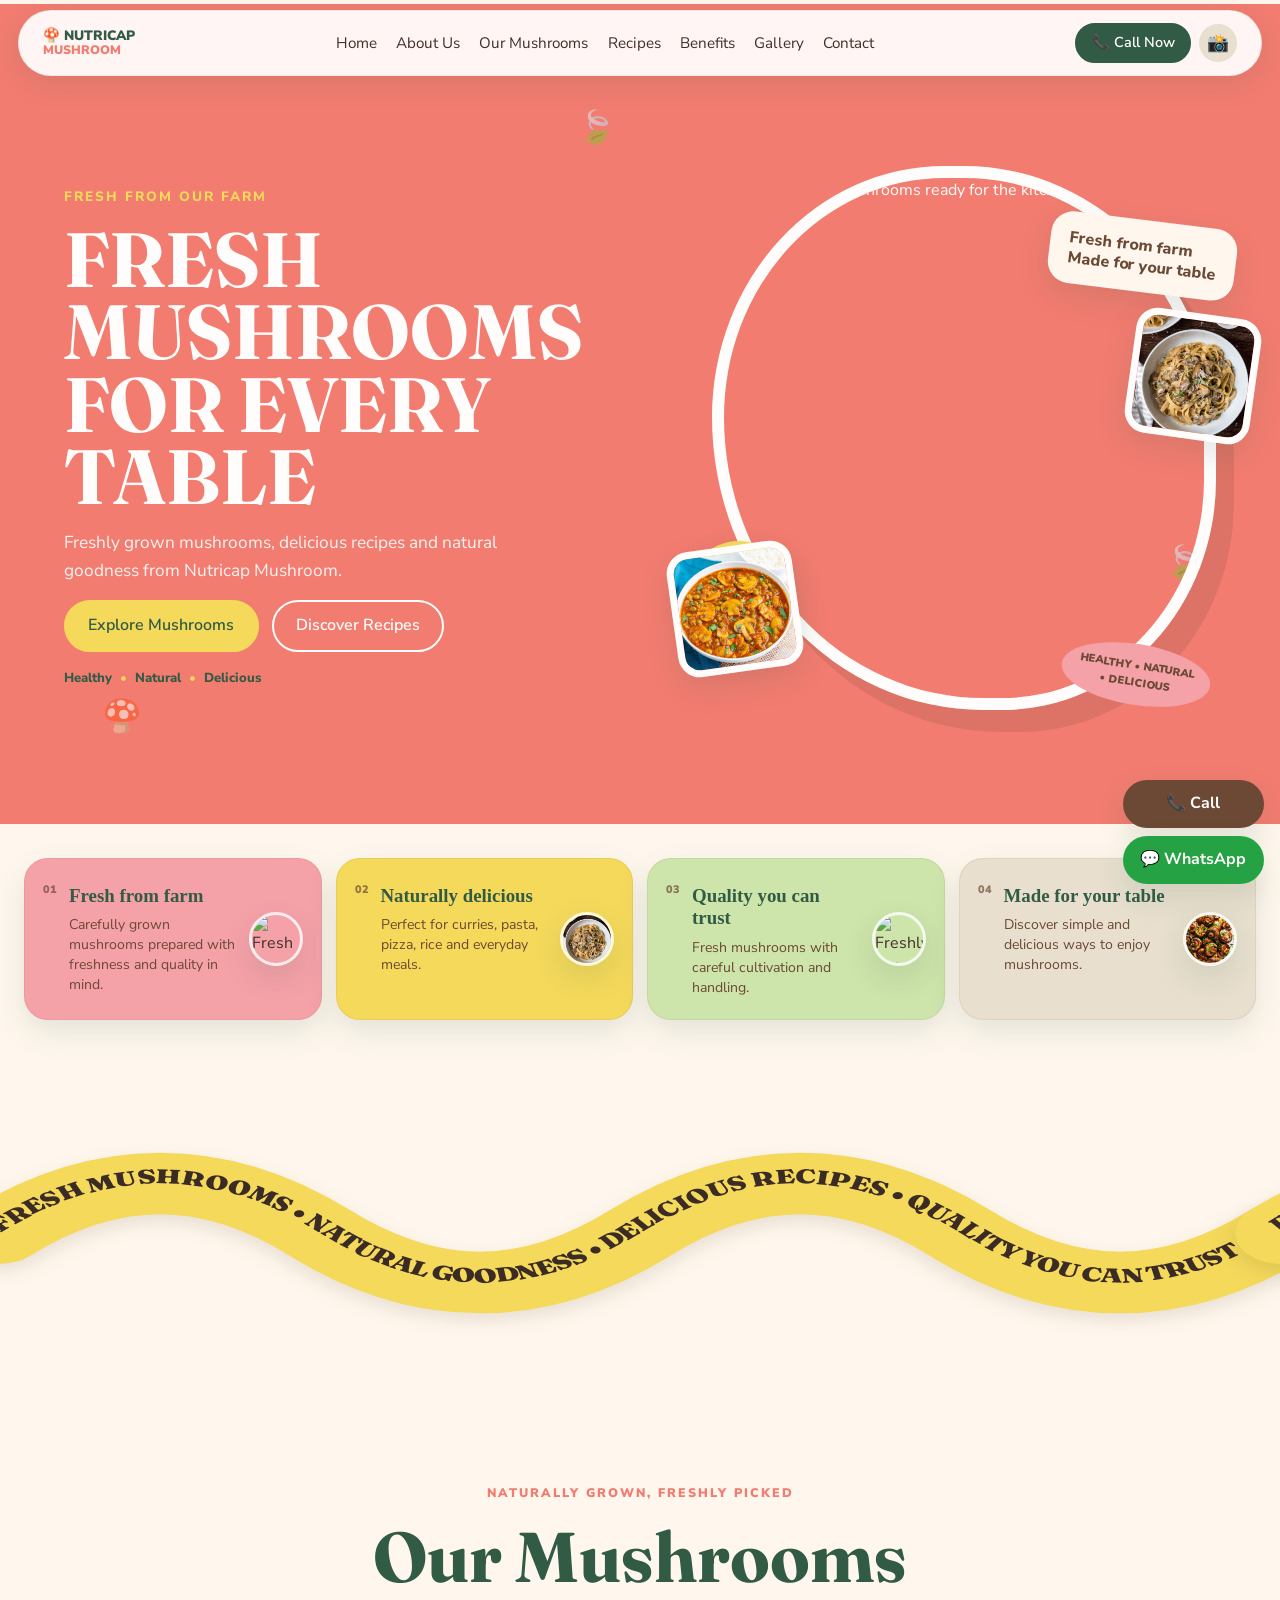
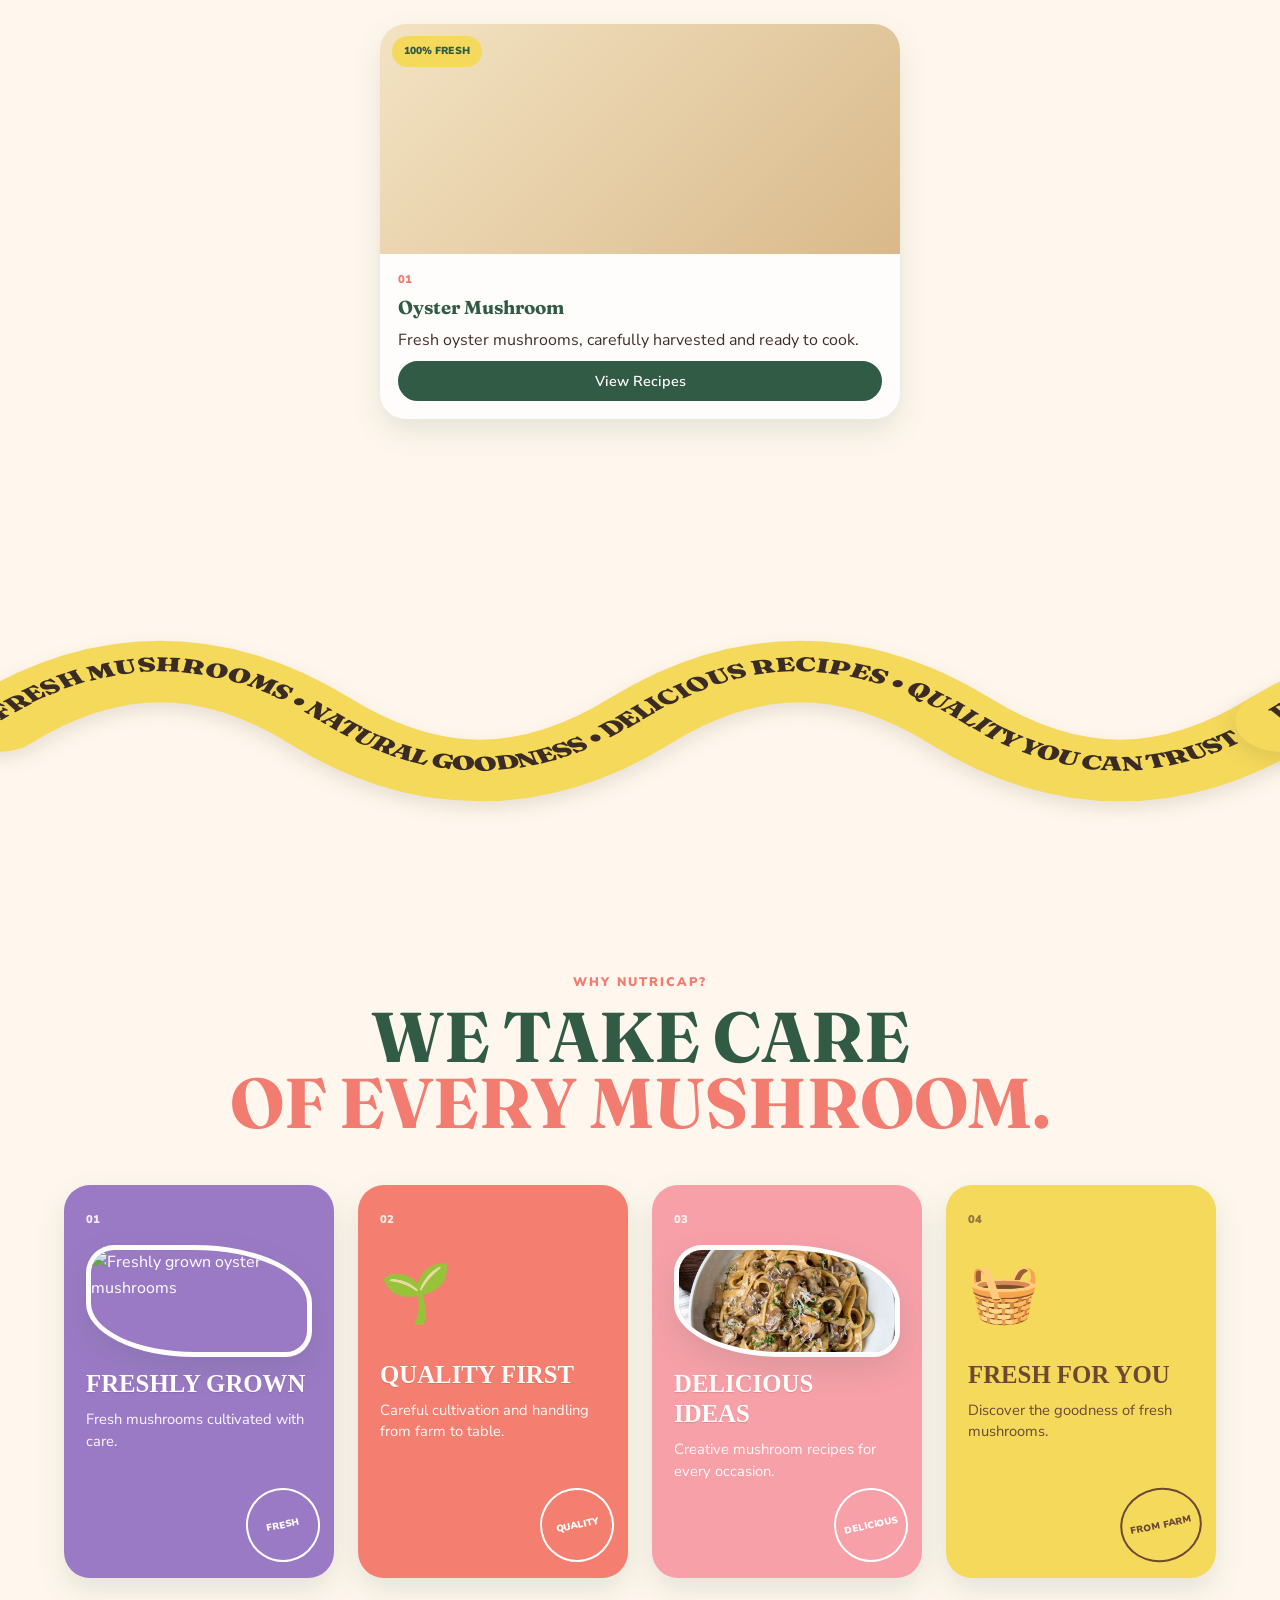
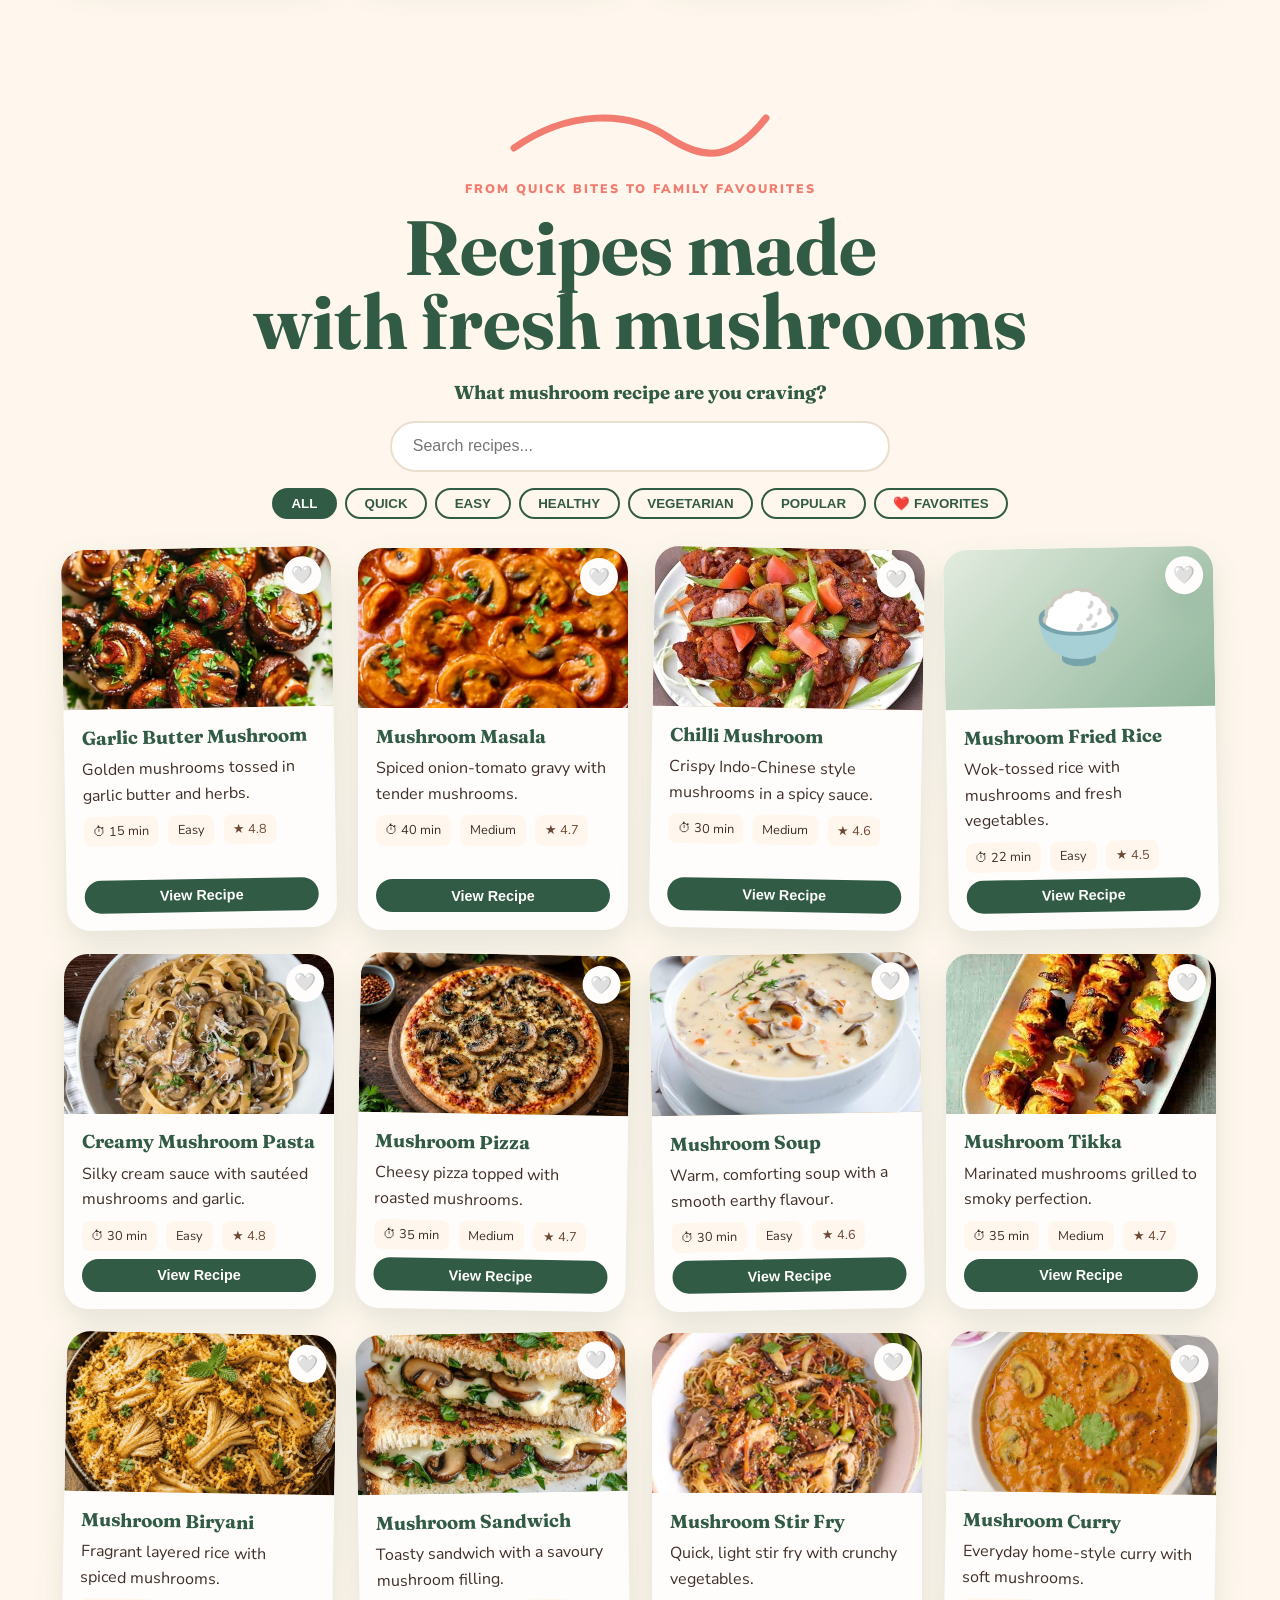
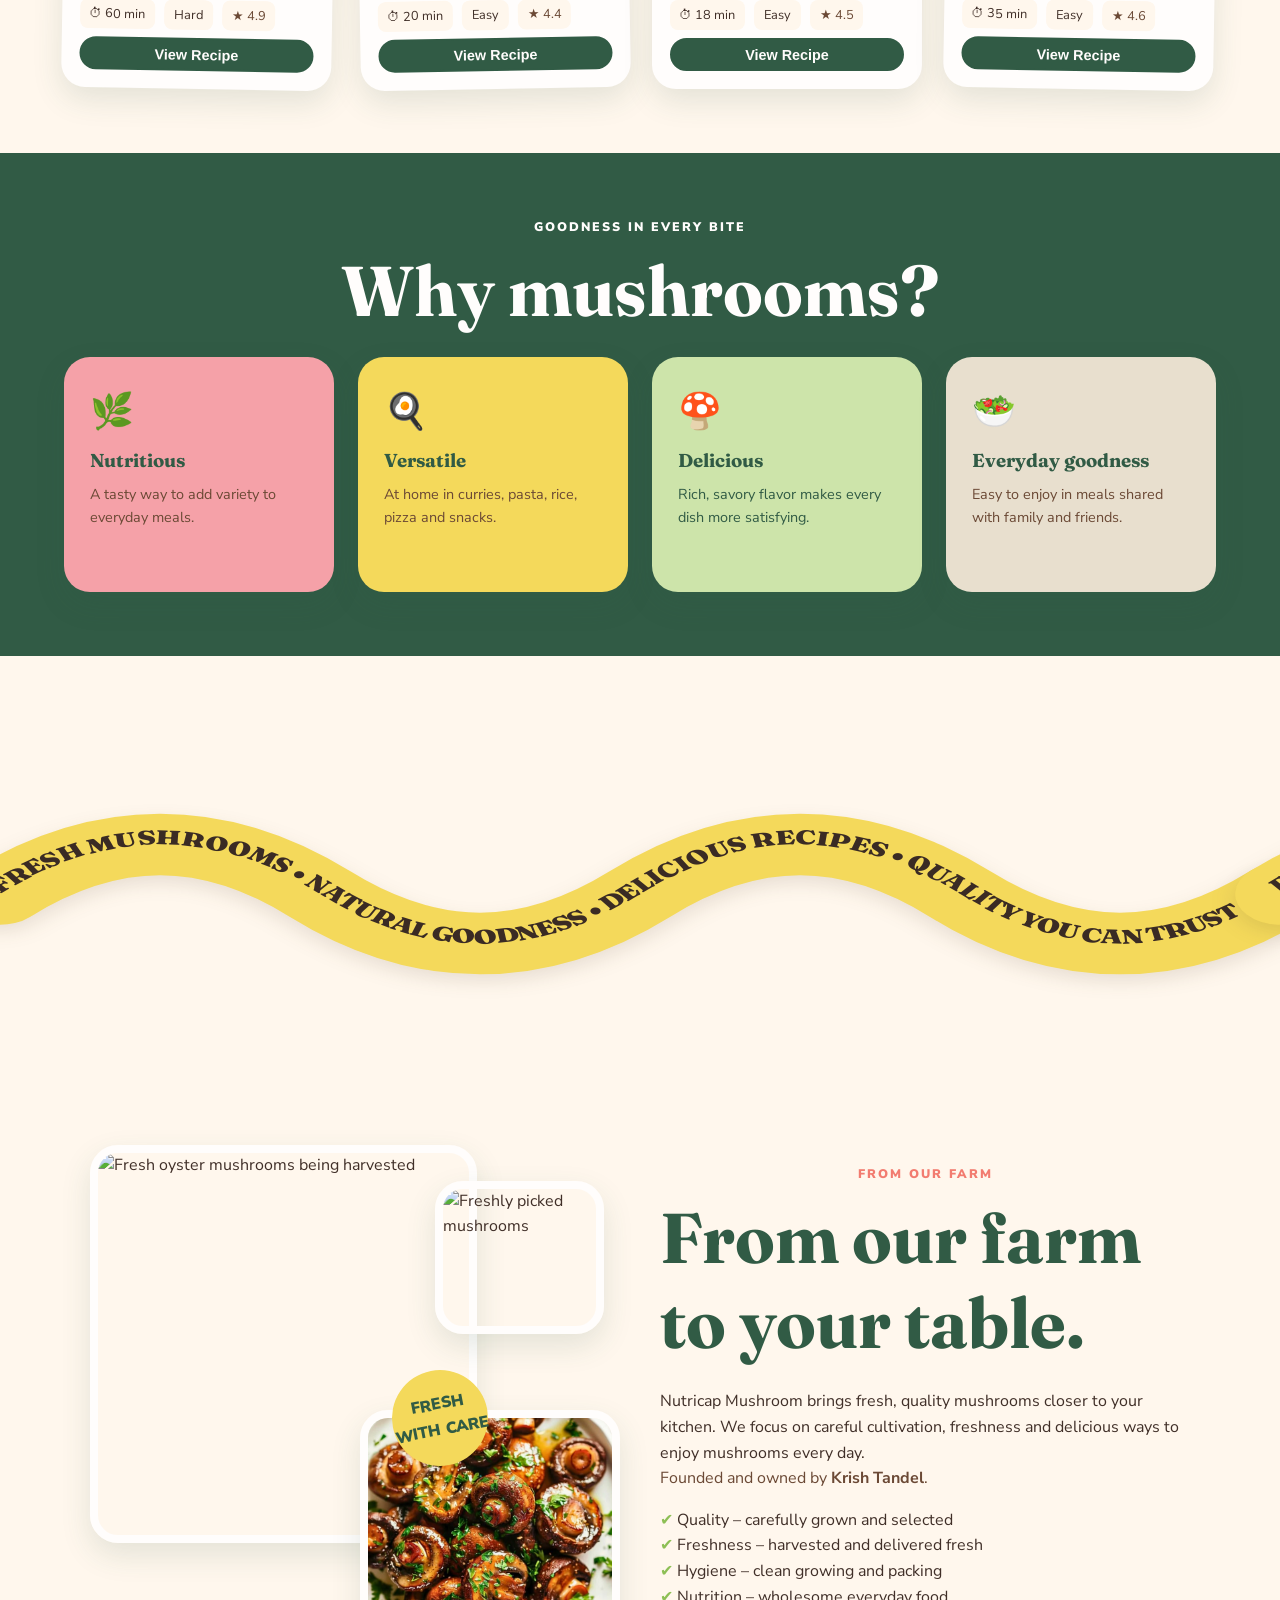
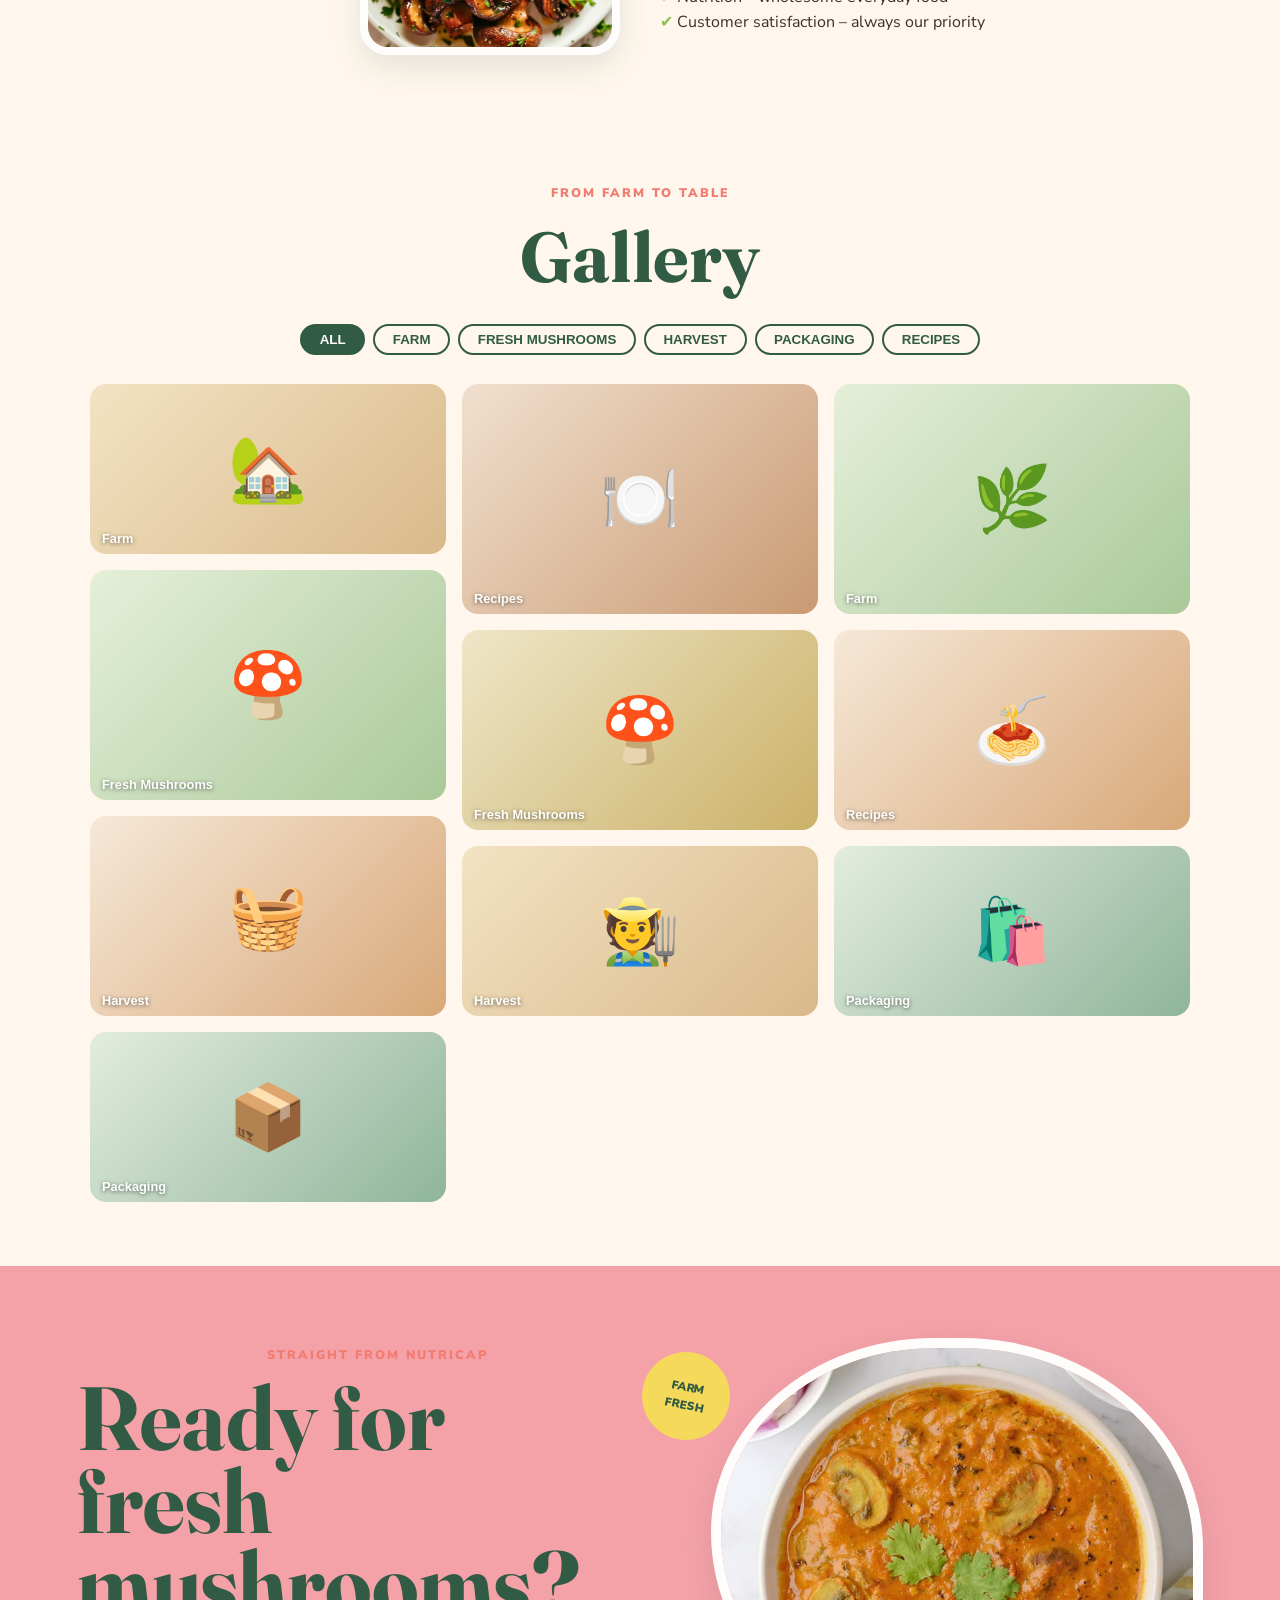
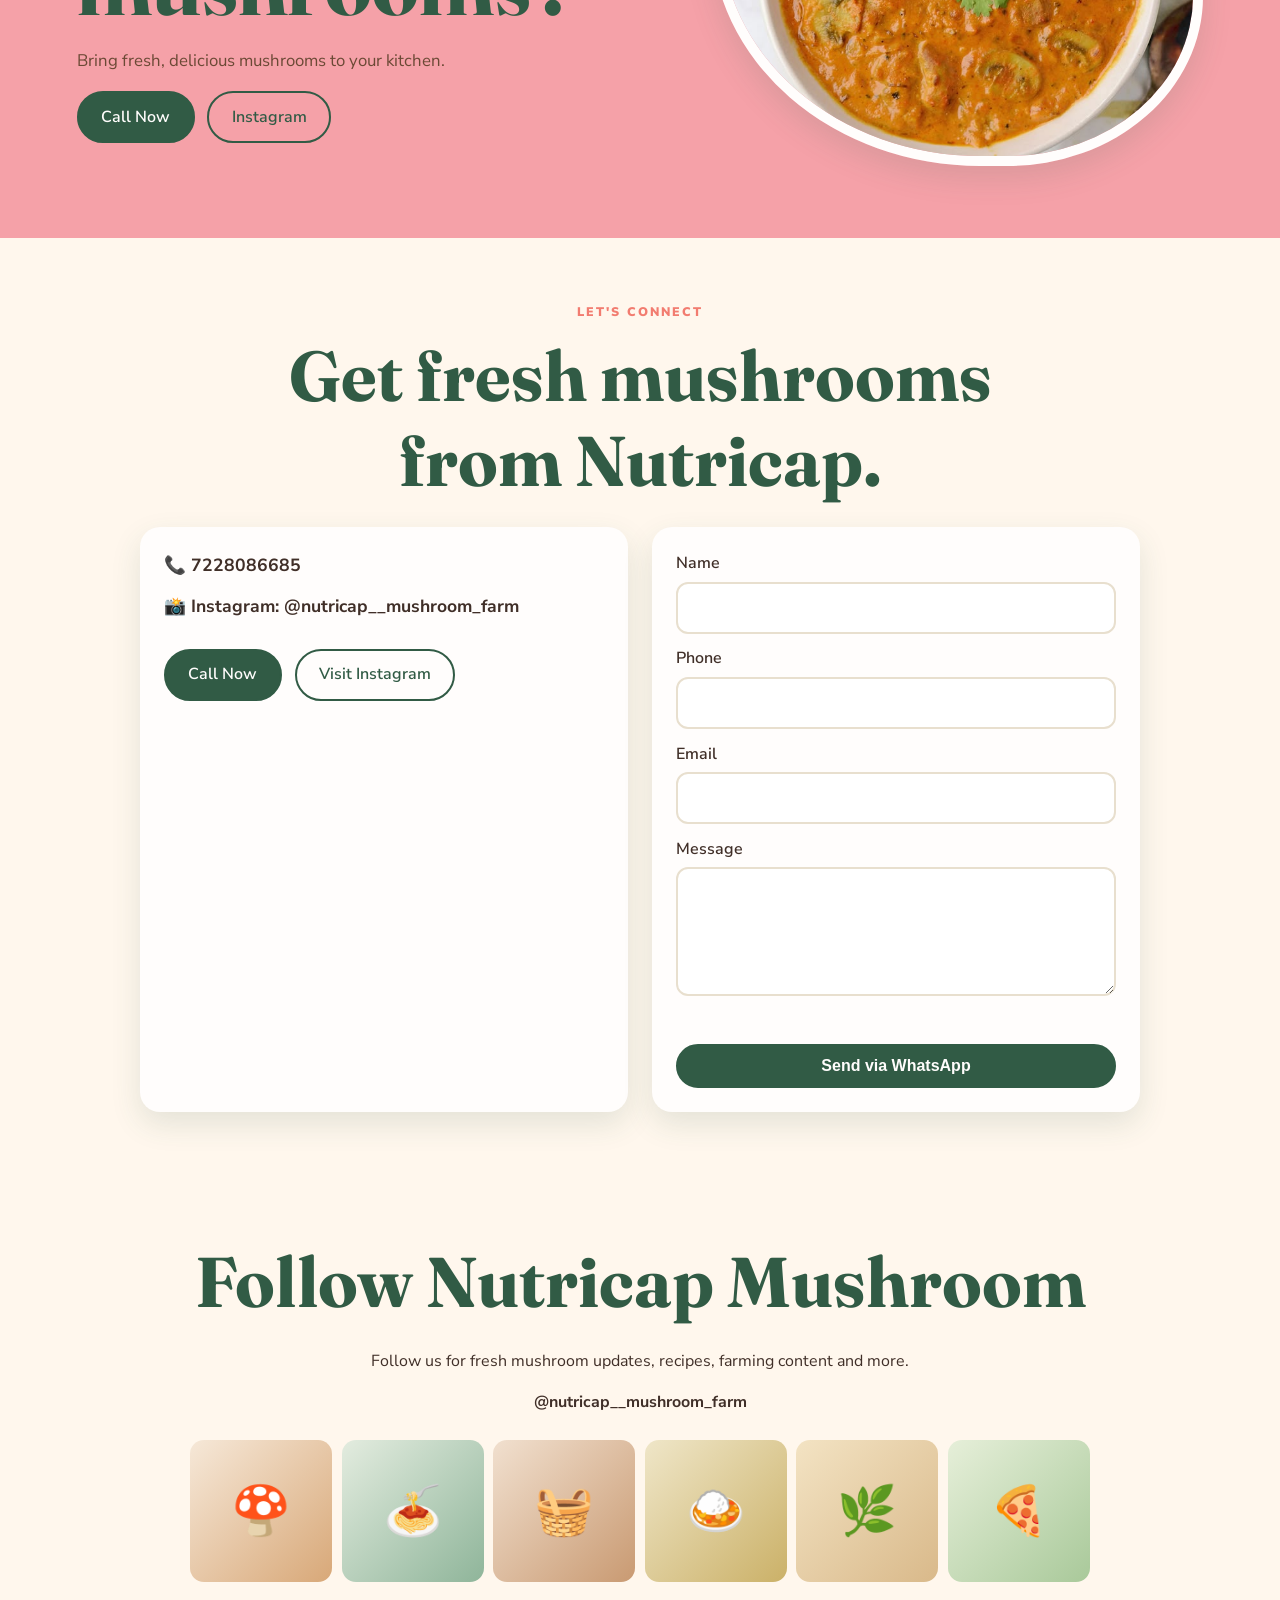
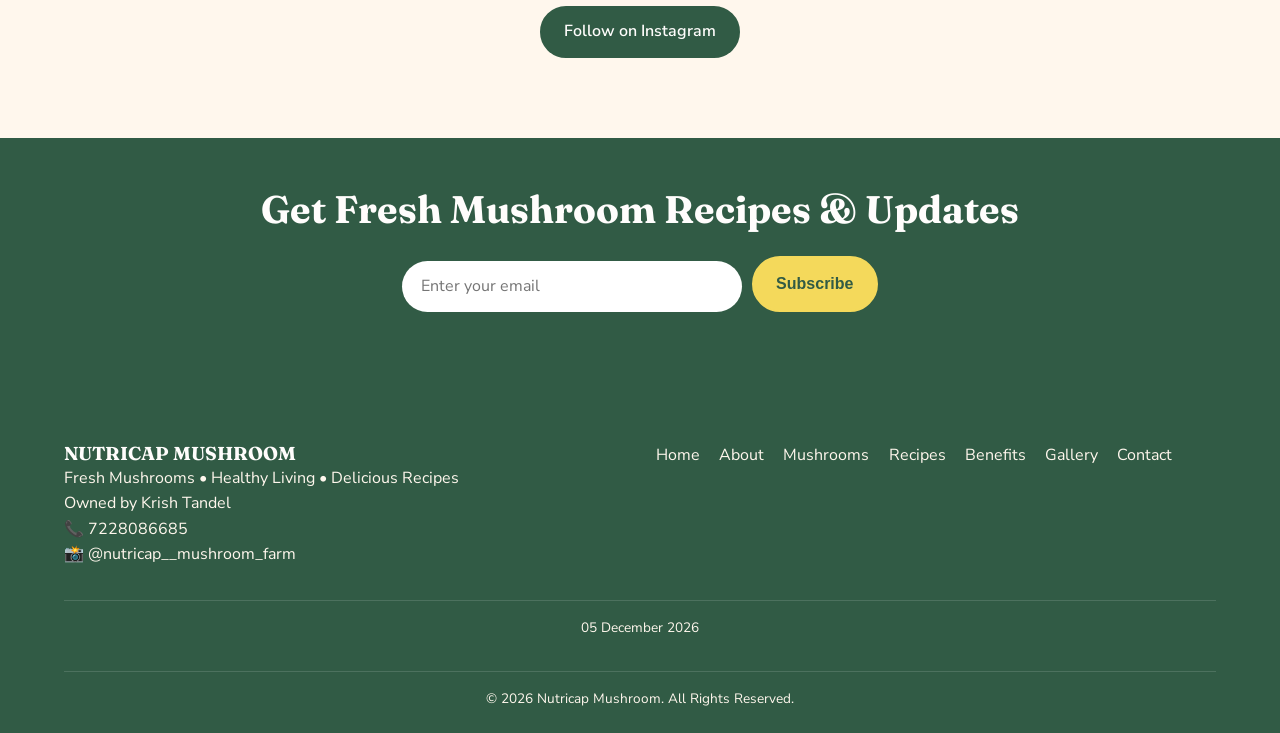
==== commit 1a1e32bf: "Fix Instagram profile links" ====
--- a/mushroom/index.html
+++ b/mushroom/index.html
@@ -19,7 +19,7 @@
   </nav>
   <div class="nav-right">
     <a class="btn btn-sm" href="tel:7228086685">📞 Call Now</a>
-    <a class="icon-btn" href="https://www.instagram.com/nutricap_mushroom_farm/" target="_blank" rel="noopener" aria-label="Instagram">📸</a>
+    <a class="icon-btn" href="https://www.instagram.com/nutricap__mushroom_farm?stkn=ZDNlZDc0MzIxNw==" target="_blank" rel="noopener" aria-label="Instagram">📸</a>
     <button class="icon-btn burger" id="burger" aria-label="Toggle menu" aria-expanded="false">☰</button>
   </div>
 </header>
@@ -157,7 +157,7 @@
 </section>
 
 <section class="final-cta">
-  <div class="final-cta-copy"><p class="section-kicker">Straight from Nutricap</p><h2>Ready for<br>fresh mushrooms?</h2><p>Bring fresh, delicious mushrooms to your kitchen.</p><div class="cta"><a class="btn" href="tel:7228086685">Call Now</a><a class="btn btn-ghost" href="https://www.instagram.com/nutricap_mushroom_farm/" target="_blank" rel="noopener">Instagram</a></div></div>
+  <div class="final-cta-copy"><p class="section-kicker">Straight from Nutricap</p><h2>Ready for<br>fresh mushrooms?</h2><p>Bring fresh, delicious mushrooms to your kitchen.</p><div class="cta"><a class="btn" href="tel:7228086685">Call Now</a><a class="btn btn-ghost" href="https://www.instagram.com/nutricap__mushroom_farm?stkn=ZDNlZDc0MzIxNw==" target="_blank" rel="noopener">Instagram</a></div></div>
   <img src="assets/recipes/02-mushroom-masala.jpeg" alt="Fresh mushroom masala ready for a family meal">
   <span class="cta-sticker">Farm<br>fresh</span>
 </section>
@@ -168,8 +168,8 @@
   <div class="contact">
     <div class="card pad">
       <p class="big-line">📞 <strong>7228086685</strong></p>
-      <p class="big-line">📸 <strong>Instagram: @nutricap_mushroom_farm</strong></p>
-      <div class="cta"><a class="btn" href="tel:7228086685">Call Now</a><a class="btn btn-ghost" href="https://www.instagram.com/nutricap_mushroom_farm/" target="_blank" rel="noopener">Visit Instagram</a></div>
+      <p class="big-line">📸 <strong>Instagram: @nutricap__mushroom_farm</strong></p>
+      <div class="cta"><a class="btn" href="tel:7228086685">Call Now</a><a class="btn btn-ghost" href="https://www.instagram.com/nutricap__mushroom_farm?stkn=ZDNlZDc0MzIxNw==" target="_blank" rel="noopener">Visit Instagram</a></div>
     </div>
     <form class="card pad" id="contactForm" novalidate>
       <label>Name<input id="cName" autocomplete="name"></label>
@@ -185,9 +185,9 @@
 <section class="sec">
   <h2 class="reveal">Follow Nutricap Mushroom</h2>
   <p class="center">Follow us for fresh mushroom updates, recipes, farming content and more.</p>
-  <p class="center"><strong>@nutricap_mushroom_farm</strong></p>
+  <p class="center"><strong>@nutricap__mushroom_farm</strong></p>
   <div class="insta" id="instaGrid"></div>
-  <p class="center"><a class="btn" href="https://www.instagram.com/nutricap_mushroom_farm/" target="_blank" rel="noopener">Follow on Instagram</a></p>
+  <p class="center"><a class="btn" href="https://www.instagram.com/nutricap__mushroom_farm?stkn=ZDNlZDc0MzIxNw==" target="_blank" rel="noopener">Follow on Instagram</a></p>
 </section>
 
 <section class="news">
@@ -202,7 +202,7 @@
 
 <footer class="footer">
   <div><h3>NUTRICAP MUSHROOM</h3><p>Fresh Mushrooms • Healthy Living • Delicious Recipes</p><p>Owned by Krish Tandel</p>
-    <p>📞 <a href="tel:7228086685">7228086685</a><br>📸 @nutricap_mushroom_farm</p></div>
+    <p>📞 <a href="tel:7228086685">7228086685</a><br>📸 @nutricap__mushroom_farm</p></div>
   <div class="flinks"><a href="#home">Home</a><a href="#about">About</a><a href="#mushrooms">Mushrooms</a><a href="#recipes">Recipes</a><a href="#benefits">Benefits</a><a href="#gallery">Gallery</a><a href="#contact">Contact</a></div>
   <p class="copy" id="todayDate" aria-live="polite">01 October 2026</p>
   <p class="copy">© <span id="copyrightYear">2026</span> Nutricap Mushroom. All Rights Reserved.</p>
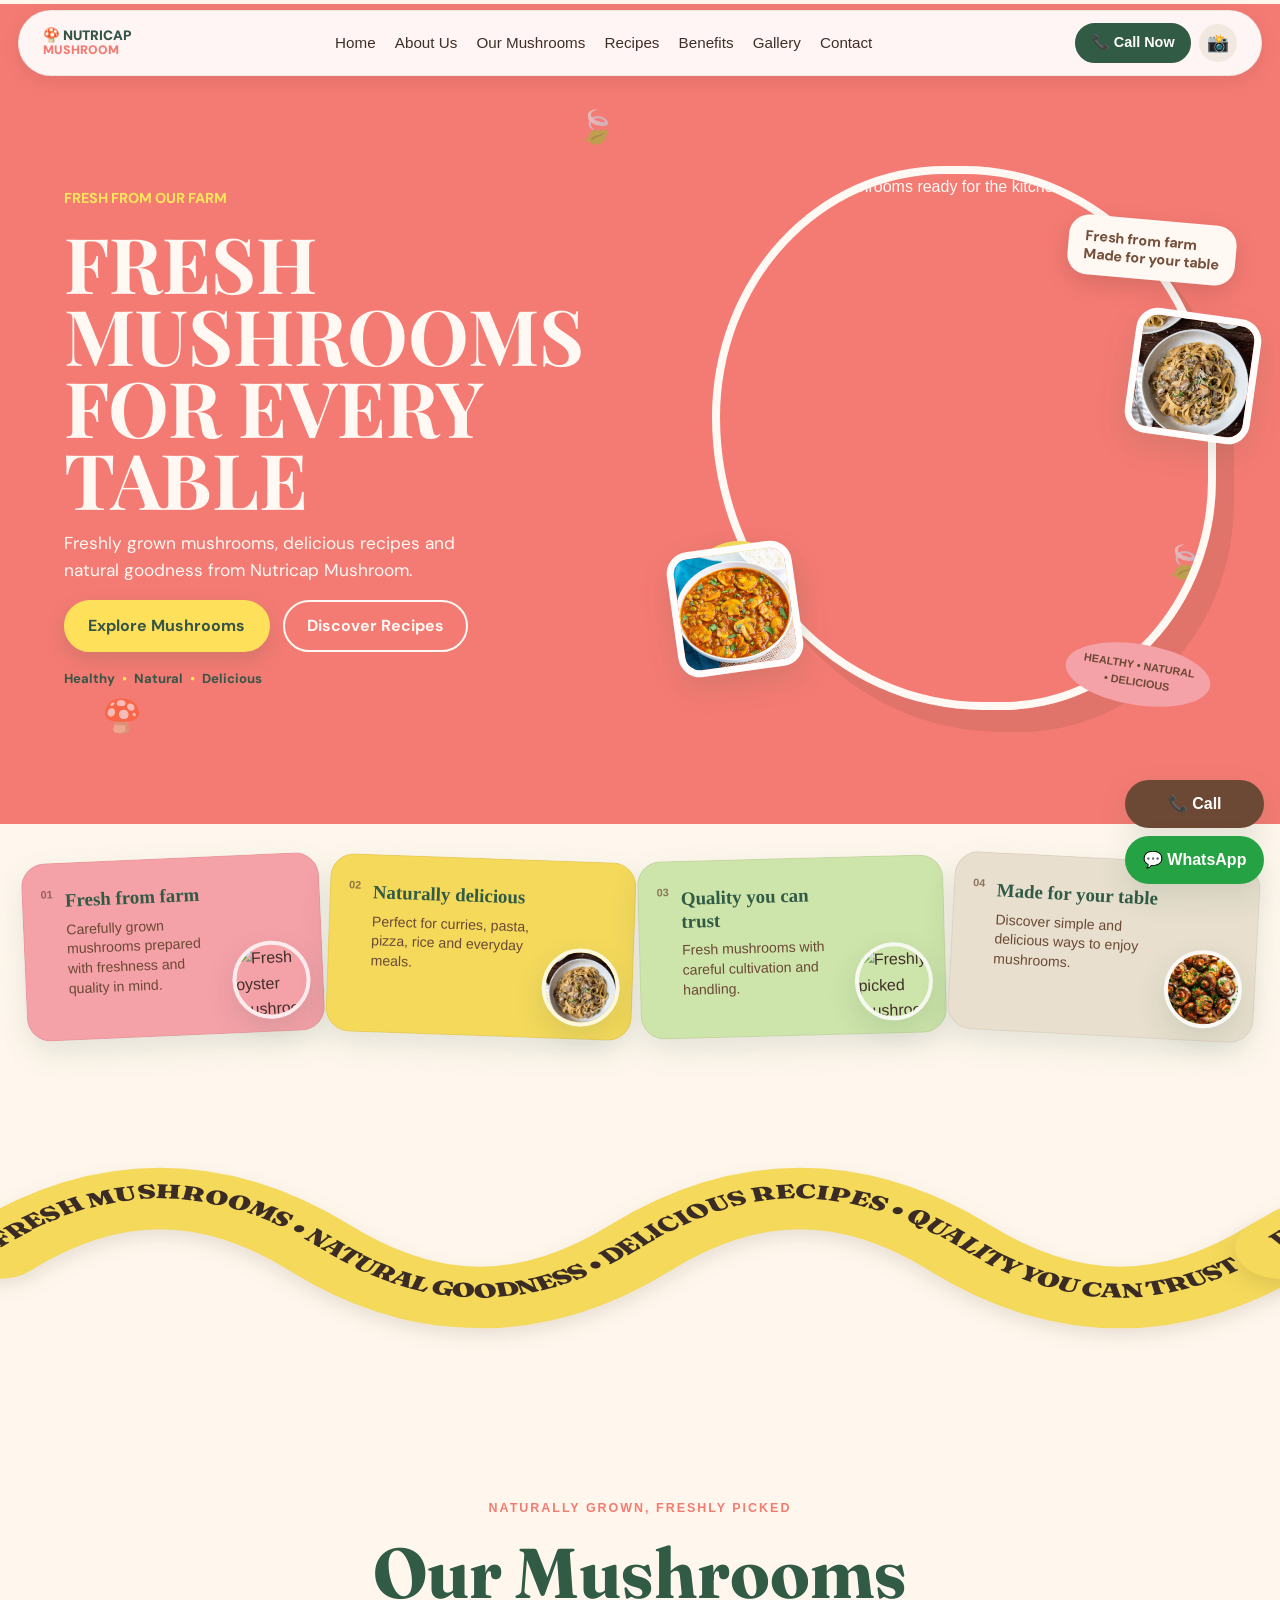
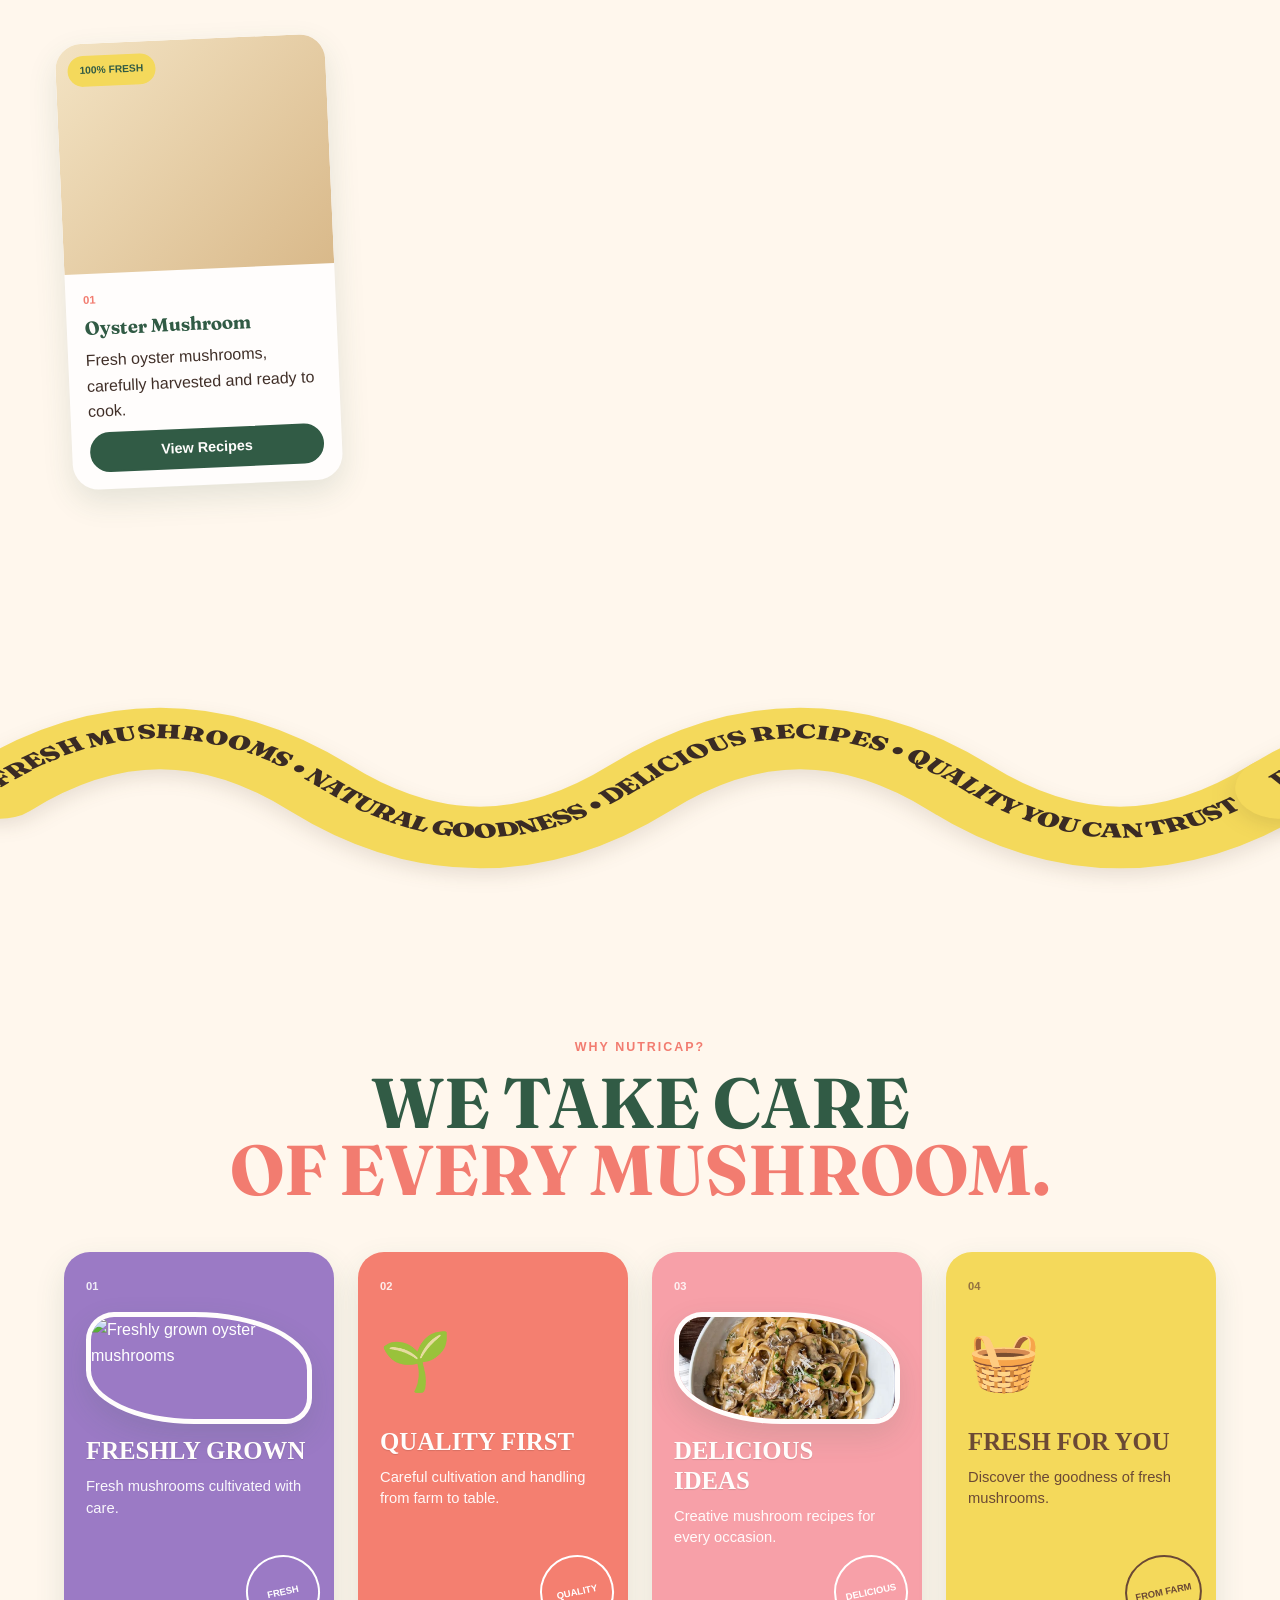
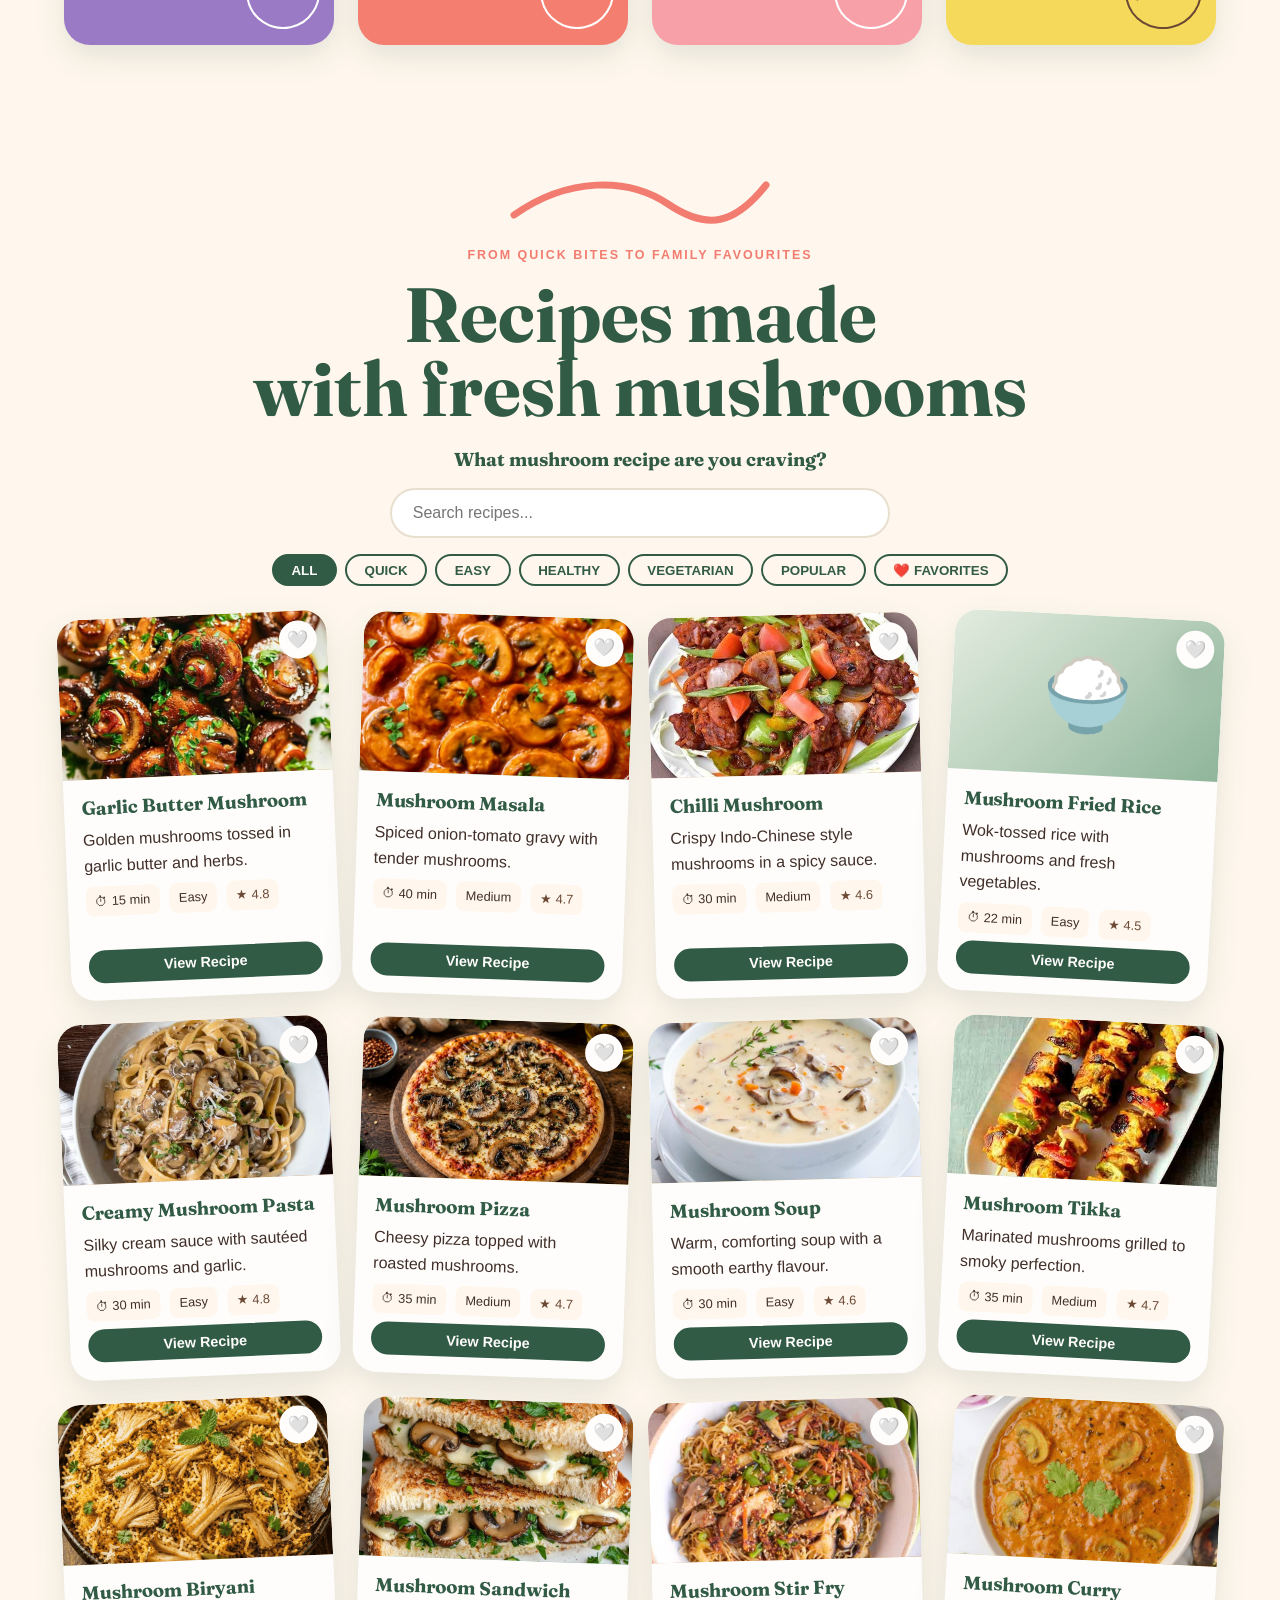
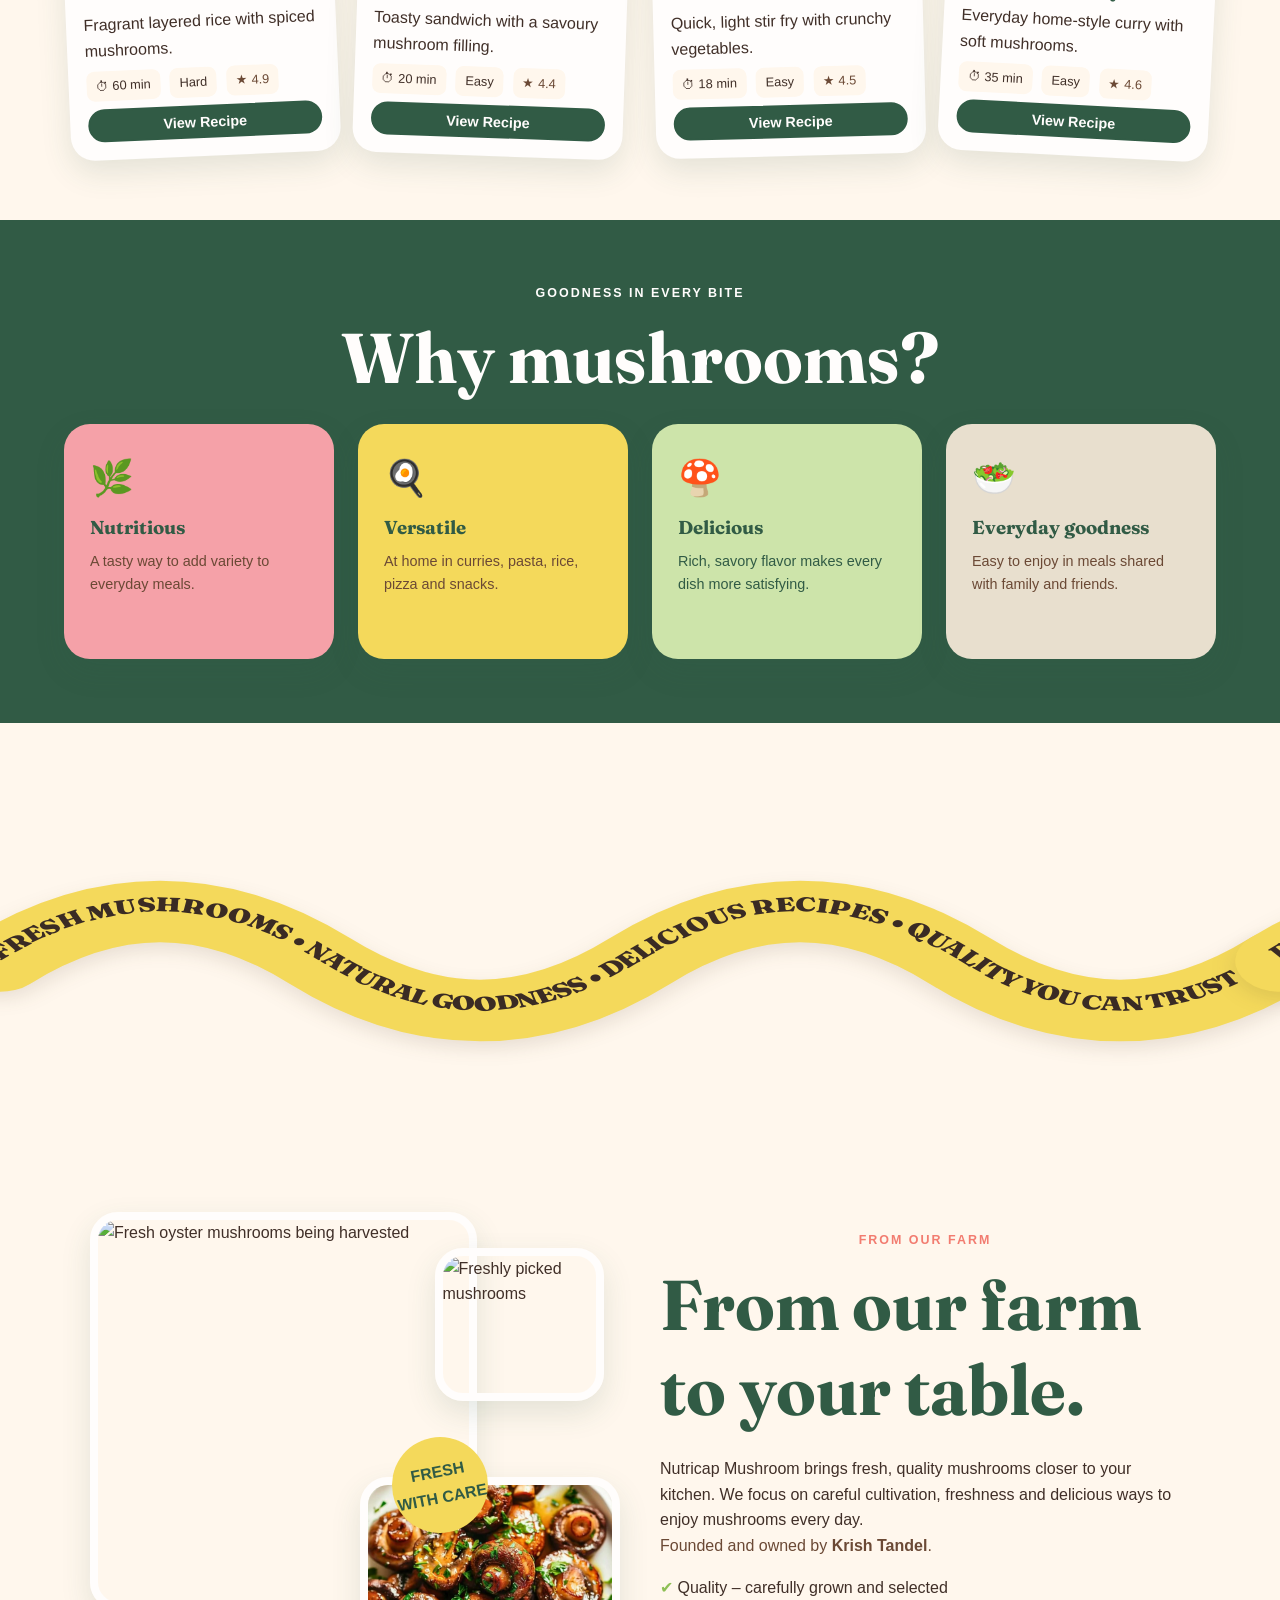
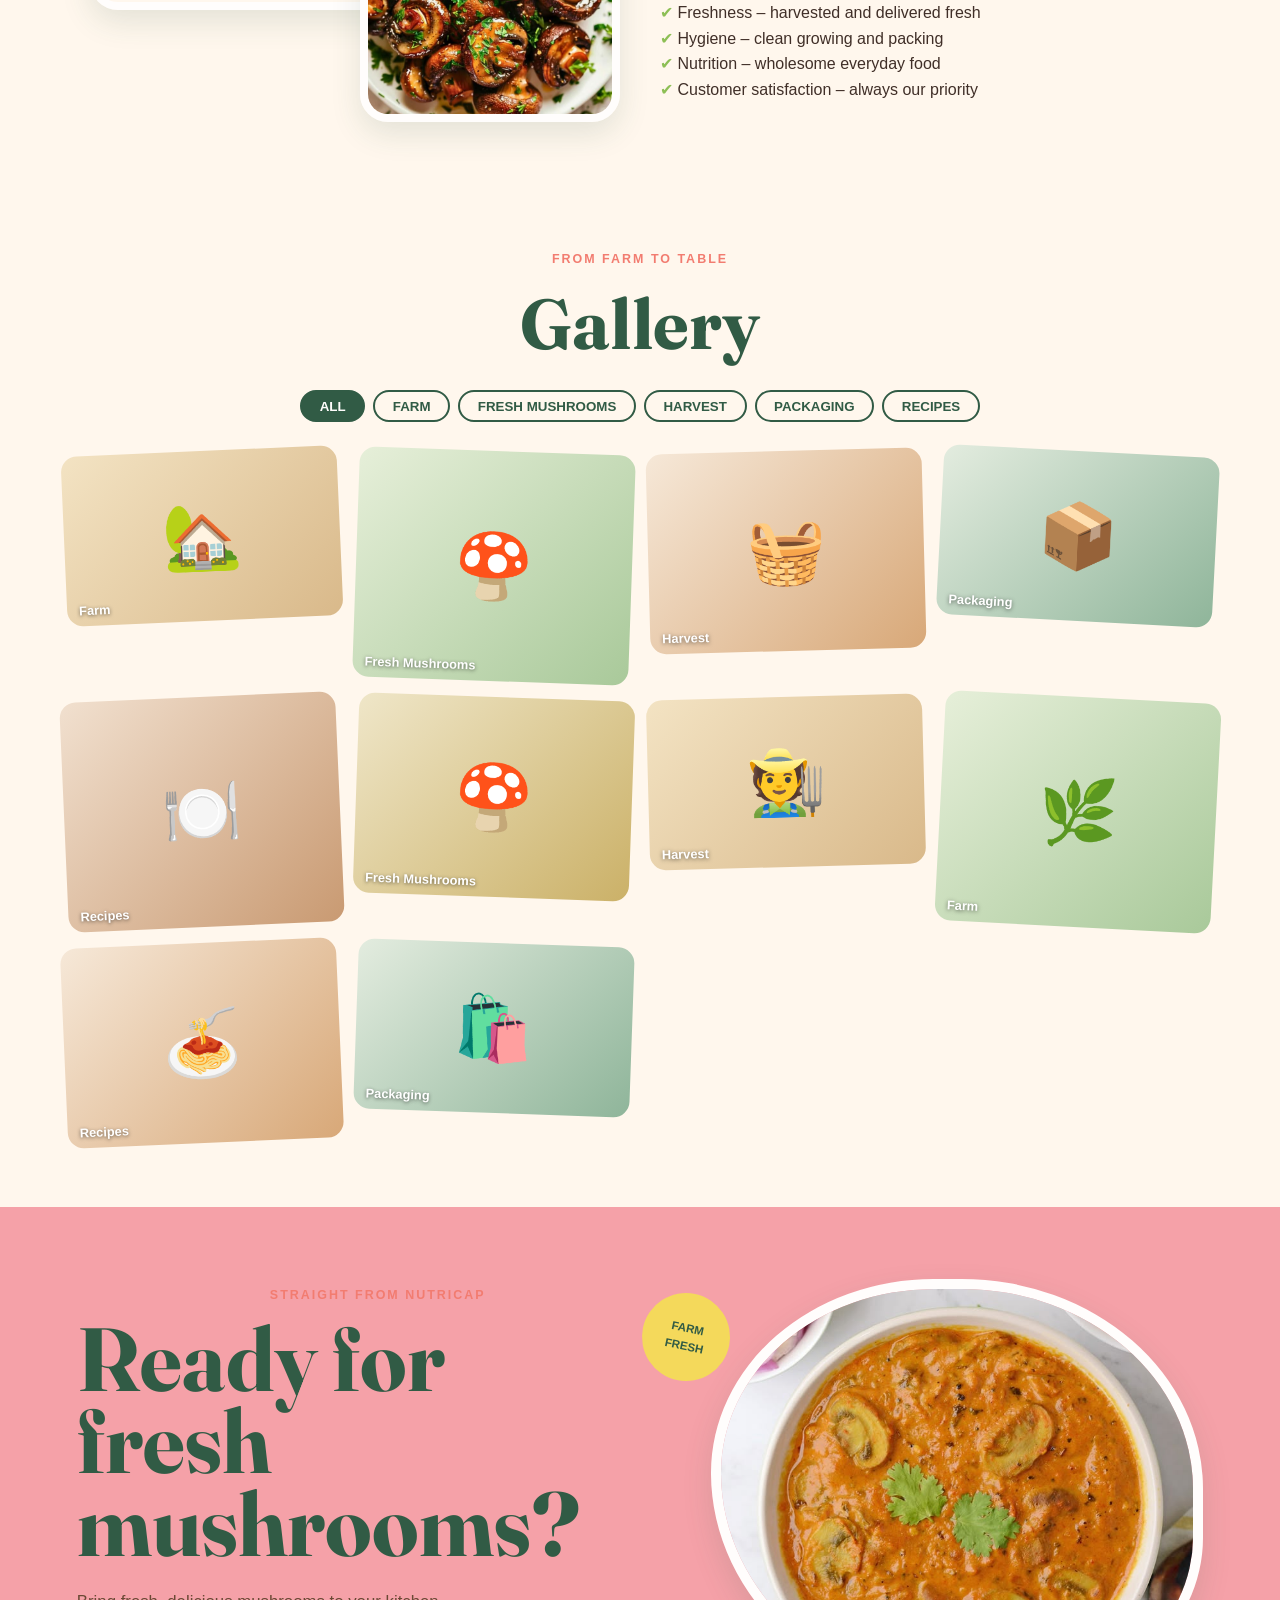
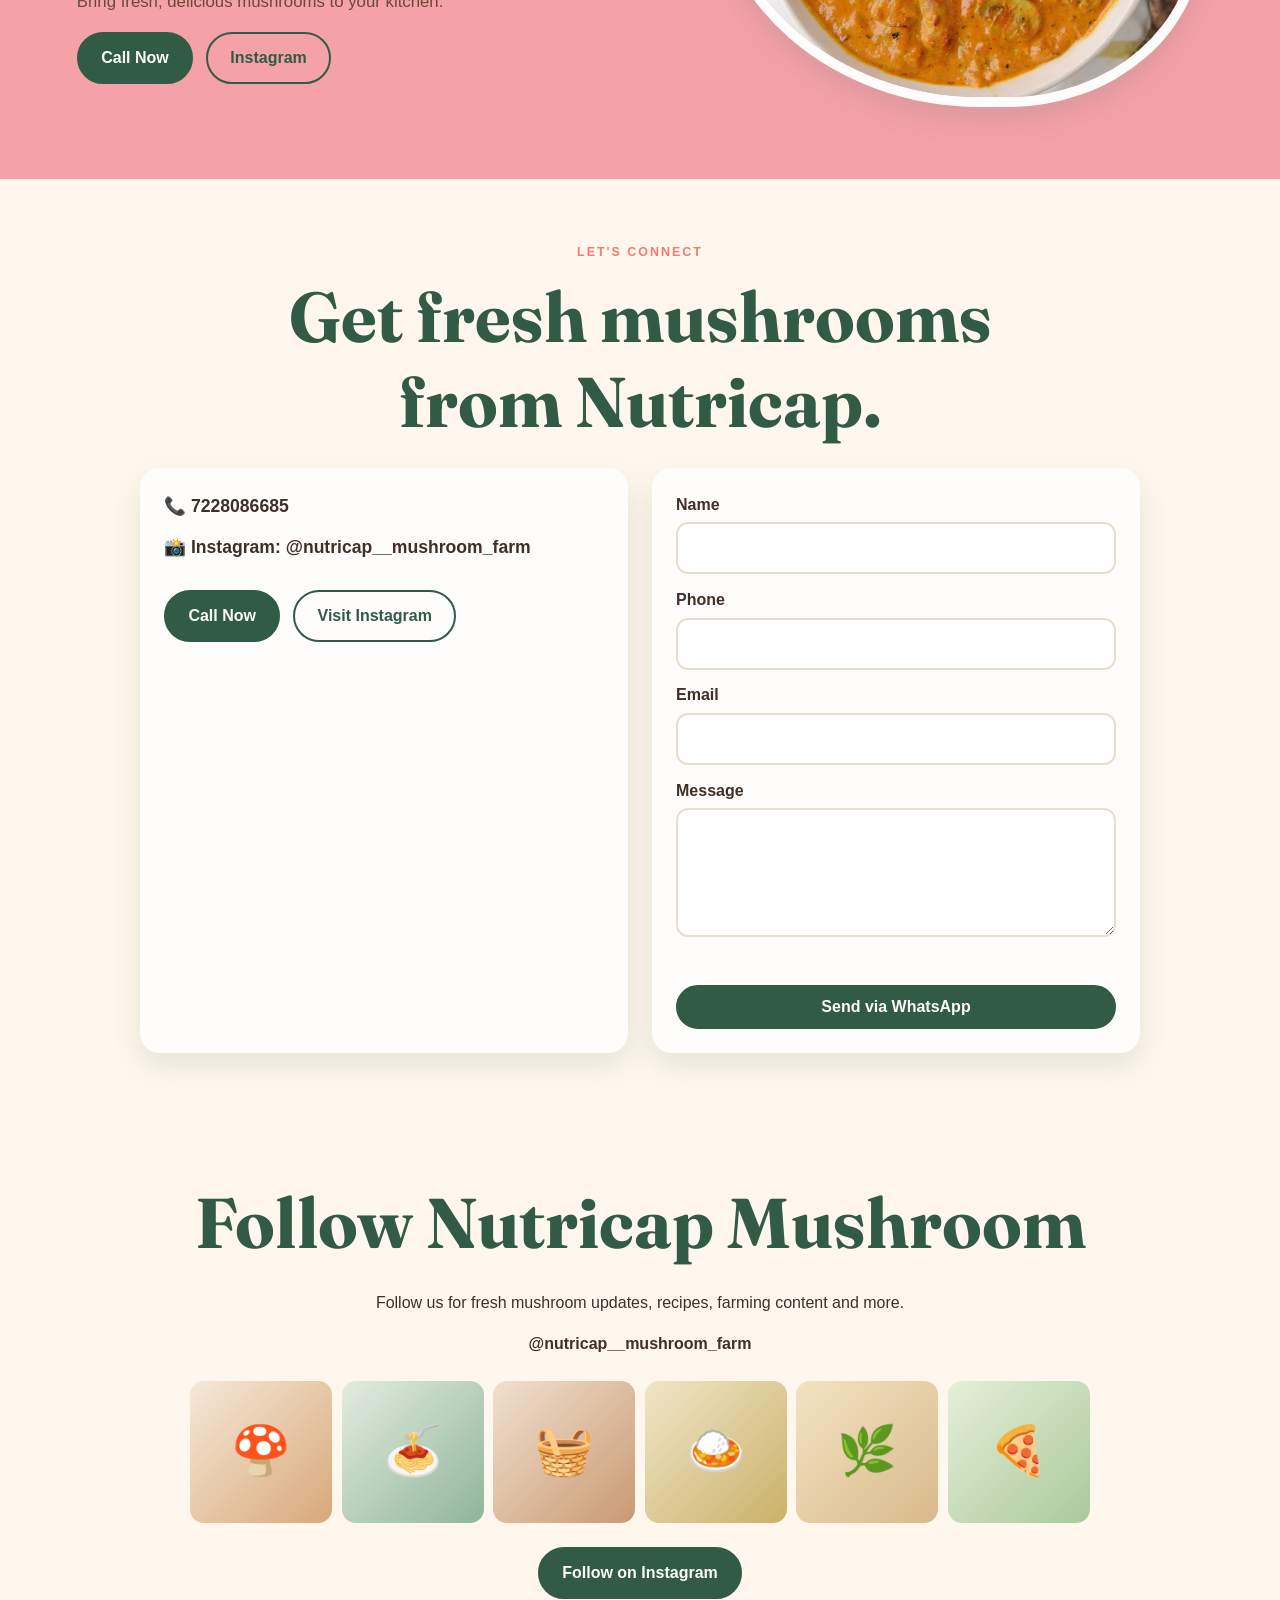
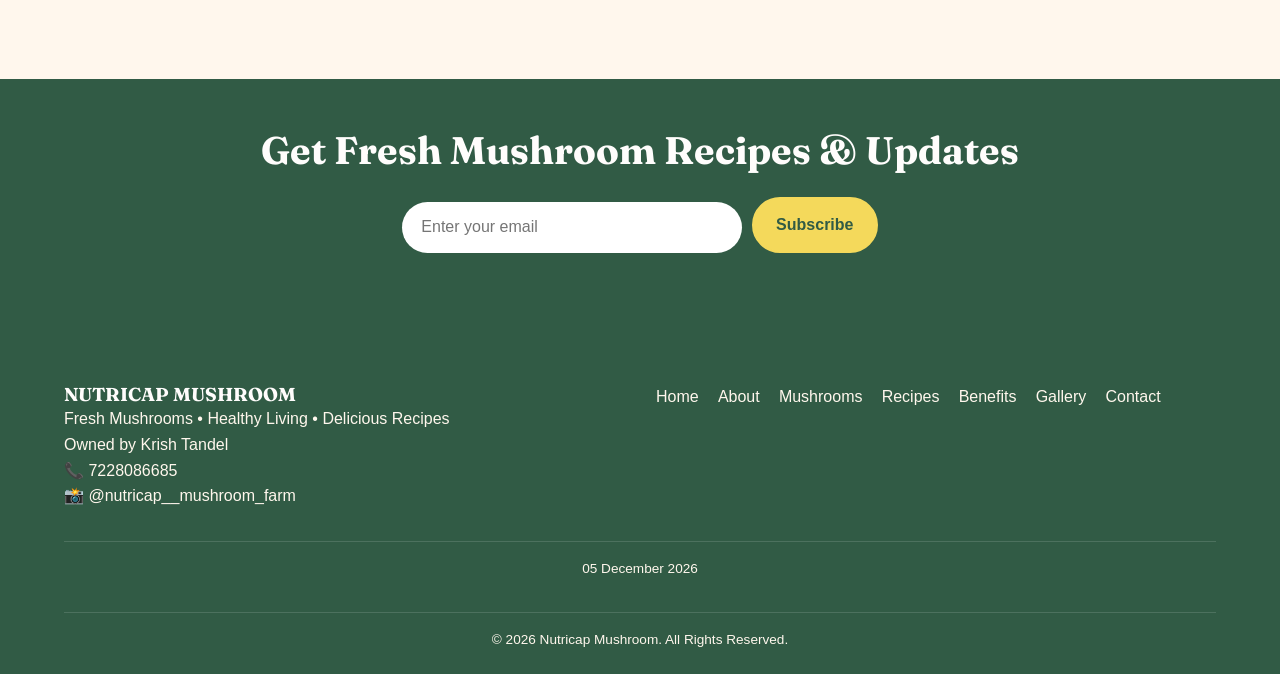
==== commit 9db686db: "Refine responsive editorial hero" ====
--- a/mushroom/index.html
+++ b/mushroom/index.html
@@ -7,7 +7,7 @@
 <meta name="description" content="Fresh mushrooms and delicious mushroom recipes from Nutricap Mushroom.">
 <link rel="preconnect" href="https://fonts.googleapis.com">
 <link rel="preconnect" href="https://fonts.gstatic.com" crossorigin>
-<link href="https://fonts.googleapis.com/css2?family=Fraunces:opsz,wght@9..144,600;9..144,700;9..144,800;9..144,900&family=Nunito+Sans:wght@400;500;600;700;800;900&display=swap" rel="stylesheet">
+<link href="https://fonts.googleapis.com/css2?family=DM+Sans:wght@400;500;600;700;800;900&family=Fraunces:opsz,wght@9..144,600;9..144,700;9..144,800;9..144,900&family=Playfair+Display:wght@600;700;800&display=swap" rel="stylesheet">
 <link rel="stylesheet" href="Style.CSS">
 </head>
 <body>
--- a/mushroom/Style.CSS
+++ b/mushroom/Style.CSS
@@ -16,26 +16,31 @@
 .btn-sm{padding:.4rem .9rem;font-size:.9rem}
 .icon-btn{background:var(--beige);color:var(--orange);border:0;border-radius:50%;width:38px;height:38px;cursor:pointer;font-size:1.1rem;display:inline-grid;place-items:center}
 :focus-visible{outline:3px solid var(--gold);outline-offset:2px}
-.nav{position:sticky;top:10px;z-index:50;display:flex;align-items:center;justify-content:space-between;gap:1rem;width:min(1380px,calc(100% - 36px));margin:10px auto -72px;padding:.75rem 1.5rem;background:rgba(255,253,252,.94);border:1px solid rgba(49,91,69,.08);border-radius:999px;backdrop-filter:blur(12px);box-shadow:0 8px 28px rgba(49,91,69,.12)}
+.nav{position:sticky;top:10px;z-index:50;display:flex;align-items:center;justify-content:space-between;gap:1rem;width:min(1380px,calc(100% - 36px));margin:10px auto -72px;padding:.75rem 1.5rem;background:rgba(255,253,252,.94);border:1px solid rgba(49,91,69,.08);border-radius:999px;backdrop-filter:blur(12px);box-shadow:0 5px 20px rgba(0,0,0,.08)}
+.nav .logo{font-family:"DM Sans","Nunito Sans",sans-serif;color:#355646}.nav .logo span:last-child{color:#F47B73}
+.nav .icon-btn{background:#F1E8DF;color:#75513C}
 .logo{display:flex;flex-direction:column;gap:1px;font-size:.77rem;font-weight:900;color:var(--green);line-height:1}
 .logo span:first-child{font-size:.85rem}.logo span:last-child{color:var(--coral)}
 #menu{display:flex;gap:1.2rem;font-size:.95rem}
 #menu a:hover{color:var(--brown)}
 .nav-right{display:flex;align-items:center;gap:.5rem}.burger{display:none}
-.hero{position:relative;isolation:isolate;display:grid;grid-template-columns:1.1fr .9fr;gap:2rem;align-items:center;padding:8rem max(5vw,calc((100vw - 1320px)/2)) 5rem;background:var(--coral);color:var(--soft-white);overflow:hidden;min-height:min(820px,95vh)}
-.hero h1{max-width:720px;font-size:clamp(3rem,6vw,5rem);line-height:.94;color:var(--soft-white);text-transform:uppercase}
-.eyebrow{color:var(--gold);font-weight:800;text-transform:uppercase;letter-spacing:2px;font-size:.85rem}
+.hero{position:relative;isolation:isolate;display:grid;grid-template-columns:1.1fr .9fr;gap:2rem;align-items:center;padding:8rem max(5vw,calc((100vw - 1320px)/2)) 5rem;background:#F47B73;color:#FFF8F3;overflow:hidden;min-height:min(820px,95vh)}
+.hero h1{max-width:720px;font-family:"Playfair Display",Georgia,serif;font-size:clamp(3.5rem,6vw,5.5rem);font-weight:700;line-height:.94;color:#FFF8F3;text-transform:uppercase;letter-spacing:0}
+.eyebrow{color:#FFE45C;font-family:"DM Sans","Nunito Sans",sans-serif;font-weight:800;text-transform:uppercase;letter-spacing:0;font-size:.9rem}
 .hero p{margin:1rem 0}
-.hero-text{position:relative;z-index:2}.hero-text>p:not(.eyebrow):not(.trust){max-width:440px;color:rgba(255,253,252,.92);font-size:1.08rem}
+.hero-text{position:relative;z-index:2}.hero-text>p:not(.eyebrow):not(.trust){max-width:440px;color:#FFF8F3;font-family:"DM Sans","Nunito Sans",sans-serif;font-size:1.08rem;line-height:1.55}
 .cta{display:flex;flex-wrap:wrap;gap:.8rem;margin:1rem 0}
-.hero .cta .btn{background:var(--gold);border-color:var(--gold);color:var(--green)}
-.hero .cta .btn-ghost{background:transparent;border-color:var(--soft-white);color:var(--soft-white)}
-.trust{color:var(--green);font-weight:800;font-size:.82rem}.trust span{color:var(--gold);padding:0 .25rem}
+.hero .cta .btn{background:#FFE05A;border-color:#FFE05A;color:#355646;box-shadow:0 8px 20px rgba(53,86,70,.16);font-family:"DM Sans","Nunito Sans",sans-serif;font-weight:700}
+.hero .cta .btn:hover{transform:translateY(-3px)}
+.hero .cta .btn-ghost{background:transparent;border-color:#FFF8F3;color:#FFF8F3;box-shadow:none}
+.hero .cta .btn-ghost:hover{background:#FFF8F3;color:#F47B73}
+.trust{color:#355646;font-family:"DM Sans","Nunito Sans",sans-serif;font-weight:700;font-size:.82rem}.trust span{color:#FFE45C;padding:0 .25rem}
 .hero-visual{position:relative;width:min(100%,570px);justify-self:center;z-index:1}
-.hero-img{display:block;aspect-ratio:1/1.08;width:100%;object-fit:cover;border:12px solid var(--soft-white);border-radius:48% 52% 44% 56%;box-shadow:18px 22px 0 rgba(107,73,53,.16)}
+.hero-img{display:block;aspect-ratio:1/1.08;width:100%;object-fit:cover;border:8px solid #FFF8F3;border-radius:48% 52% 44% 56%;box-shadow:18px 22px 0 rgba(117,81,60,.16)}
 .hero-badge{position:absolute;left:-5%;bottom:12%;display:grid;place-items:center;width:104px;aspect-ratio:1;border-radius:50%;background:var(--gold);color:var(--green);font-weight:900;font-size:1.55rem;line-height:1;transform:rotate(-13deg);box-shadow:var(--sh)}
 .hero-badge small{display:block;font-size:.55rem;text-transform:uppercase}
-.hero-note{position:absolute;right:-4%;top:10%;padding:1rem 1.2rem;border-radius:22px;background:var(--cream);color:var(--brown);font-weight:800;line-height:1.25;transform:rotate(7deg);box-shadow:var(--sh)}
+.hero-note{position:absolute;right:-4%;top:10%;padding:12px 16px;border-radius:20px;background:#FFF8F3;color:#75513C;font-family:"DM Sans","Nunito Sans",sans-serif;font-size:.9rem;font-weight:800;line-height:1.25;transform:rotate(5deg);box-shadow:0 8px 25px rgba(0,0,0,.12);animation:heroNoteFloat 5.5s ease-in-out infinite}
+@keyframes heroNoteFloat{0%,100%{transform:rotate(5deg) translateY(0)}50%{transform:rotate(5deg) translateY(-4px)}}
 .hero-overlap{position:absolute;z-index:2;width:25%;aspect-ratio:1;object-fit:cover;border:7px solid var(--soft-white);border-radius:22px;box-shadow:var(--sh)}
 .hero-overlap-top{right:-8%;top:27%;transform:rotate(8deg)}
 .hero-overlap-bottom{left:-8%;bottom:7%;transform:rotate(-8deg)}
@@ -44,7 +49,6 @@
 .hero-overlap-top{right:-8%;top:27%;transform:rotate(8deg)}
 .hero-overlap-bottom{left:-8%;bottom:7%;transform:rotate(-8deg)}
 .hero-roundel{position:absolute;right:1%;bottom:1%;z-index:3;padding:13px 17px;border-radius:50%;background:var(--pink);color:var(--brown);font-size:.68rem;font-weight:900;text-align:center;text-transform:uppercase;transform:rotate(9deg)}
-#mushGrid{grid-template-columns:minmax(0,520px);justify-content:center;max-width:none}
 .product-photo{position:relative;height:230px;overflow:hidden;background:var(--beige)}
 .product-photo img{width:100%;height:100%;object-fit:cover;transition:transform .5s}
 .product-card:hover .product-photo img{transform:scale(1.06)}
@@ -78,12 +82,15 @@
 @keyframes ribbonFlow{from{transform:translateX(0)}to{transform:translateX(-50%)}}
 #mushrooms h2{position:relative;z-index:9}
 .feature-strip{position:relative;z-index:4;display:grid;grid-template-columns:repeat(4,minmax(0,1fr));gap:14px;width:min(1320px,calc(100% - 48px));margin:34px auto 82px}
-.feature-note{position:relative;display:flex;align-items:flex-start;gap:12px;min-height:148px;padding:22px 18px;border:1px solid rgba(107,73,53,.08);border-radius:24px;box-shadow:var(--sh)}
+.feature-note{position:relative;display:flex;align-items:flex-start;gap:12px;min-height:178px;padding:22px 96px 22px 18px;border:1px solid rgba(107,73,53,.08);border-radius:24px;box-shadow:var(--sh);transform:rotate(var(--card-tilt,0deg));transition:transform .3s,box-shadow .3s}
+.feature-note:nth-child(4n+1){--card-tilt:-2.5deg}.feature-note:nth-child(4n+2){--card-tilt:2deg}.feature-note:nth-child(4n+3){--card-tilt:-1.5deg}.feature-note:nth-child(4n){--card-tilt:3deg}
+.feature-note:hover{z-index:5;transform:rotate(0) translateY(-8px) scale(1.02);box-shadow:0 22px 44px rgba(49,91,69,.18)}
+@media(min-width:768px){.feature-note:not(:first-child){margin-left:-8px}}
 .feature-note h2{margin:4px 0 8px;text-align:left;font-family:Georgia,"Times New Roman",serif;font-size:1.18rem;color:var(--green)}
 .feature-note p{max-width:210px;color:var(--brown);font-size:.88rem;line-height:1.4}
 .feature-number{font-size:.68rem;font-weight:900;color:var(--brown);opacity:.7}
 .feature-icon{align-self:flex-end;margin-left:auto;font-size:1.6rem}
-.feature-photo{align-self:center;flex:0 0 54px;width:54px;height:54px;object-fit:cover;border:3px solid rgba(255,255,255,.8);border-radius:50%;box-shadow:var(--sh)}
+.feature-photo{position:absolute;right:12px;bottom:12px;flex:0 0 78px;width:78px;height:78px;object-fit:cover;border:4px solid rgba(255,255,255,.8);border-radius:50%;box-shadow:var(--sh)}
 .note-pink{background:var(--pink)}.note-yellow{background:var(--gold)}.note-green{background:#cde4aa}.note-beige{background:var(--beige)}
 .section-kicker{text-align:center;color:var(--orange);font-size:.78rem;font-weight:900;text-transform:uppercase;letter-spacing:2px;margin-bottom:.75rem}
 .detail-heading{font-size:clamp(3rem,7vw,6rem);line-height:.95;margin-bottom:3rem;text-transform:uppercase}
@@ -106,22 +113,23 @@
 .sec h2{font-size:clamp(2.5rem,5.5vw,4.8rem)}
 #recipes h2{max-width:950px;margin:0 auto 1.5rem;font-size:clamp(2.8rem,6vw,5.5rem);line-height:.96}
 #recipeGrid .card{border-radius:24px;transform:rotate(var(--recipe-tilt,0deg))}
-#recipeGrid .card:nth-child(3n+1){--recipe-tilt:-1deg}#recipeGrid .card:nth-child(3n){--recipe-tilt:1deg}
-#recipeGrid .card:hover{transform:rotate(0) translateY(-7px)}
+#recipeGrid .card:nth-child(4n+1){--recipe-tilt:-2.5deg}#recipeGrid .card:nth-child(4n+2){--recipe-tilt:2deg}#recipeGrid .card:nth-child(4n+3){--recipe-tilt:-1.5deg}#recipeGrid .card:nth-child(4n){--recipe-tilt:3deg}
+#recipeGrid .card:hover{z-index:5;transform:rotate(0) translateY(-8px) scale(1.02)}
 #recipes h2{max-width:950px;margin:0 auto 1.5rem;font-size:clamp(2.8rem,6vw,5.5rem);line-height:.96}
 .recipe-swoop{display:block;width:min(260px,54vw);height:auto;margin:0 auto 1.2rem;overflow:visible}
 .recipe-swoop path{fill:none;stroke:var(--coral);stroke-width:7;stroke-linecap:round}
 .recipe-rating{background:var(--gold);color:var(--brown)}
-.grid{display:grid;grid-template-columns:repeat(auto-fill,minmax(250px,1fr));gap:1.5rem;max-width:1200px;margin:0 auto}
-.grid.four{grid-template-columns:repeat(auto-fit,minmax(220px,1fr))}
+.grid{display:grid;grid-template-columns:repeat(4,minmax(0,1fr));gap:1.5rem;max-width:1320px;margin:0 auto}
+.grid.four{grid-template-columns:repeat(4,minmax(0,1fr))}
+#mushGrid{grid-template-columns:repeat(4,minmax(0,1fr));justify-content:stretch;max-width:none}
 .card{background:var(--soft-white);border-radius:20px;box-shadow:var(--sh);overflow:hidden;transition:.3s;display:flex;flex-direction:column}
 .card:hover{transform:translateY(-6px)}
 .card .body{padding:1.1rem;display:flex;flex-direction:column;gap:.5rem;flex:1}
 .card .body .btn{margin-top:auto;text-align:center}
 .pad{padding:1.5rem}.big{font-size:2.2rem}
 .product-card{border-radius:26px;transform:rotate(var(--product-tilt,0deg))}
-.product-card:nth-child(2n){--product-tilt:1.5deg}.product-card:nth-child(3n){--product-tilt:-1.5deg}
-.product-card:hover{transform:rotate(0) translateY(-7px)}
+.product-card:nth-child(4n+1){--product-tilt:-2.5deg}.product-card:nth-child(4n+2){--product-tilt:2deg}.product-card:nth-child(4n+3){--product-tilt:-1.5deg}.product-card:nth-child(4n){--product-tilt:3deg}
+.product-card:hover{z-index:5;transform:rotate(0) translateY(-8px) scale(1.02)}
 .product-photo{position:relative;height:230px;overflow:hidden;background:var(--beige)}
 .product-photo img{width:100%;height:100%;object-fit:cover;transition:transform .5s}
 .product-card:hover .product-photo img{transform:scale(1.06)}
@@ -156,13 +164,13 @@
 .about-sticker{position:absolute;left:57%;bottom:37%;z-index:2;display:grid;place-items:center;width:96px;height:96px;border-radius:50%;background:var(--gold);color:var(--green);font-weight:900;text-align:center;text-transform:uppercase;transform:rotate(-11deg)}
 .owner-line{color:var(--brown)}
 .ticks{list-style:none;padding:0;margin-top:1rem}.ticks li::before{content:"✔ ";color:var(--green2)}
-.masonry{columns:3 220px;column-gap:1rem;max-width:1100px;margin:auto}
-.g-item{break-inside:avoid;margin-bottom:1rem;border-radius:16px;display:grid;place-items:center;font-size:4rem;cursor:pointer;transition:.3s;position:relative;overflow:hidden;border:0;width:100%}
-.g-item:hover{transform:scale(1.03);filter:brightness(1.08)}
+.masonry{display:grid;grid-template-columns:repeat(4,minmax(0,1fr));gap:1rem;max-width:1320px;margin:auto}
+.g-item{border-radius:16px;display:grid;place-items:center;font-size:4rem;cursor:pointer;transition:.3s;position:relative;overflow:hidden;border:0;width:100%;transform:rotate(var(--gallery-tilt,0deg))}
+.g-item:nth-child(4n+1){--gallery-tilt:-2.5deg}.g-item:nth-child(4n+2){--gallery-tilt:2deg}.g-item:nth-child(4n+3){--gallery-tilt:-1.5deg}.g-item:nth-child(4n){--gallery-tilt:3deg}
+.g-item:hover{z-index:5;transform:rotate(0) translateY(-6px) scale(1.02);filter:brightness(1.08)}
 .g-caption{position:absolute;bottom:8px;left:12px;z-index:2;font-size:.8rem;font-weight:600;color:#fff;text-shadow:0 1px 4px #0008}
 .contact{display:grid;grid-template-columns:1fr 1fr;gap:1.5rem;max-width:1000px;margin:auto}
 .product-catalog{display:block;width:min(1320px,100%);margin:0 auto}
-#mushGrid{grid-template-columns:minmax(0,520px);justify-content:center;max-width:none}
 .big-line{font-size:1.1rem;margin-bottom:.8rem}
 form label{display:block;font-weight:600;margin-bottom:.8rem}
 form input,form textarea{display:block;width:100%;padding:.7rem 1rem;border:2px solid var(--beige);border-radius:12px;font:inherit;margin-top:.3rem}
@@ -211,26 +219,61 @@
  #menu{position:absolute;top:100%;left:0;right:0;background:var(--off);flex-direction:column;padding:1rem 5vw;gap:.8rem;box-shadow:var(--sh);display:none}
  #menu.open{display:flex}
  .hero,.about,.contact,.footer{grid-template-columns:1fr}
- .nav{width:calc(100% - 20px);padding:.7rem 1rem;margin-top:6px}
- .hero{grid-template-columns:1fr;text-align:center;min-height:0;padding:7rem 6vw 4rem}.hero h1{font-size:clamp(2.5rem,11.5vw,4.2rem)}
- .hero-text>p:not(.eyebrow):not(.trust){margin-left:auto;margin-right:auto}.cta{justify-content:center}
- .hero-visual{width:min(82vw,440px);margin:1.2rem auto 1rem}.hero-note{right:-3%;top:4%;font-size:.83rem}.hero-badge{left:-2%;bottom:9%;width:84px;font-size:1.25rem}
- .hero-overlap{width:28%;border-width:5px}.hero-roundel{right:0;bottom:0;width:78px;height:78px;padding:8px;font-size:.56rem}
- #mushGrid{grid-template-columns:minmax(0,520px)}.product-photo{height:190px}
- #mushGrid{grid-template-columns:minmax(0,520px)}
- .product-photo{height:190px}.hero-overlap{width:28%;border-width:5px}.hero-roundel{right:0;bottom:0;width:78px;height:78px;padding:8px;font-size:.56rem}
- .feature-strip{grid-template-columns:repeat(2,minmax(0,1fr));width:calc(100% - 28px);gap:10px;margin:24px auto 66px}
- .feature-note{min-height:142px;padding:17px 14px;border-radius:20px;gap:8px}.feature-note h2{font-size:1.02rem}.feature-note p{font-size:.82rem}.feature-icon{font-size:1.3rem}
+ .nav{width:calc(100% - 24px);min-height:62px;padding:.55rem .9rem;margin:10px 12px -72px;border-radius:30px;background:#FFF8F3}
+ .hero{grid-template-columns:1fr;text-align:center;min-height:100svh;padding:6.4rem 16px 0;gap:0}
+ .hero-text{width:100%;max-width:430px;margin:0 auto}
+ .hero h1{max-width:100%;margin:0 auto;font-size:clamp(36px,11.8vw,52px);line-height:.93}
+ .eyebrow{font-size:clamp(13px,3.6vw,15px);margin:.45rem 0 .85rem}
+ .hero-text>p:not(.eyebrow):not(.trust){max-width:320px;margin:.9rem auto .7rem;font-size:16px;line-height:1.55}
+ .hero .cta{flex-direction:column;align-items:center;justify-content:center;gap:10px;margin:.8rem 0 .45rem}
+ .hero .cta .btn,.hero .cta .btn-ghost{width:min(100%,260px);min-height:48px;padding:12px 24px;border-radius:30px;font-size:15px}
+ .hero .cta .btn-ghost{border-width:2px}
+ .trust{margin:.55rem 0 0;font-size:13px;letter-spacing:0}
+ .hero-visual{width:min(100%,390px);margin:18px auto 0}
+ .hero-img{aspect-ratio:1/1.04;border-width:8px;border-radius:50% 45% 0 0}
+ .hero-note{right:-2%;top:5%;padding:12px 16px;font-size:13px}
+ .hero-badge{left:-1%;bottom:9%;width:78px;font-size:1.2rem}
+ .hero-overlap{width:24%;border-width:4px}
+ .hero-overlap-top{right:-1%;top:34%}
+ .hero-overlap-bottom,.hero-roundel{display:none}
+ .hero .f1{top:5.5rem;left:12%;font-size:1.35rem;z-index:0}
+ .hero .f2{left:5%;bottom:20%;font-size:1.4rem}
+ .hero .f3{top:28%;right:8%;font-size:1rem}
+ .product-photo{height:190px}
+ .feature-strip{width:calc(100% - 28px);gap:12px;margin:24px auto 66px}
+ .feature-note{min-height:160px;padding:17px 88px 17px 14px;border-radius:20px;gap:8px}.feature-note h2{font-size:1.02rem}.feature-note p{font-size:.82rem}.feature-photo{width:68px;height:68px}
  .detail-grid{gap:14px}.detail-card{min-height:320px;padding:22px 17px 82px}.detail-card .big{font-size:3rem}.detail-stamp{min-width:62px;height:62px;font-size:.52rem}
  .about-photos{min-height:390px}.about-sticker{left:52%;bottom:35%;width:78px;height:78px;font-size:.68rem}
  .final-cta{grid-template-columns:1fr;text-align:center;padding:3.5rem 7vw}.final-cta h2{text-align:center}.final-cta-copy>p:not(.section-kicker){margin-left:auto;margin-right:auto}.final-cta img{width:min(85%,420px);justify-self:center}.cta-sticker{right:9%;top:auto;bottom:42%;width:70px;height:70px}
- .about-photos{min-height:390px}.about-sticker{left:52%;bottom:35%;width:78px;height:78px;font-size:.68rem}
- .final-cta{grid-template-columns:1fr;text-align:center;padding:3.5rem 7vw}.final-cta h2{text-align:center}.final-cta-copy>p:not(.section-kicker){margin-left:auto;margin-right:auto}.final-cta img{width:min(85%,420px);justify-self:center}.cta-sticker{right:9%;top:auto;bottom:42%;width:70px;height:70px}
-@media(max-width:520px){.feature-strip{grid-template-columns:1fr}.feature-note{min-height:112px}.detail-heading{margin-bottom:2rem}.detail-card{min-height:300px;padding-bottom:78px}#recipes h2{font-size:clamp(2.5rem,12vw,3.5rem)}#mushGrid{grid-template-columns:1fr}.product-photo{height:230px}.about-photos{min-height:320px}.about-main{width:78%;height:76%}.about-inset{width:50%;height:45%}.about-thumb{width:34%;height:27%}}
+}
+@media(min-width:768px) and (max-width:1100px){
+ .grid,.grid.four,#mushGrid,.feature-strip,.masonry{grid-template-columns:repeat(2,minmax(0,1fr))}
+ .feature-strip{width:calc(100% - 40px);gap:18px}
+}
+@media(max-width:767px){
+ .grid,.grid.four,#mushGrid,.feature-strip,.masonry{grid-template-columns:repeat(2,minmax(0,1fr))}
+}
+@media(max-width:640px){
+ .sec{padding:3.5rem 5vw}
+ .feature-strip,#mushGrid,#recipeGrid,#galGrid{display:flex;gap:1rem;overflow-x:auto;overscroll-behavior-x:contain;scroll-snap-type:x mandatory;scroll-padding-inline:11vw;padding:18px max(11vw,20px) 28px;width:calc(100% + 10vw);margin-left:-5vw;margin-right:-5vw;scrollbar-width:thin}
+ .feature-strip{width:100%;margin-left:0;margin-right:0}
+ .feature-strip>*,#mushGrid>*,#recipeGrid>*,#galGrid>*{flex:0 0 78%;min-width:0;scroll-snap-align:center}
+ .feature-note{margin-left:0}
+ #mushGrid,#recipeGrid,#galGrid,.feature-strip{grid-template-columns:none}
+ .benefit-grid,.detail-grid{grid-template-columns:repeat(2,minmax(0,1fr));gap:14px}
+ .feature-note{min-height:172px;padding-right:96px}
+ .feature-photo{width:76px;height:76px}
+ .detail-card{min-height:300px;padding:20px 16px 80px}
  .ribbon-section{margin-top:3rem;margin-bottom:3rem}
  .ribbon-svg{height:clamp(90px,24vw,150px)}
  .ribbon-curve{stroke-width:76}
+ .product-photo{height:230px}
+ .about-photos{min-height:320px}.about-main{width:78%;height:76%}.about-inset{width:50%;height:45%}.about-thumb{width:34%;height:27%}
+ #recipes h2{font-size:clamp(2.5rem,12vw,3.5rem)}
  .nav-right .btn{display:none}
 }
-@media(max-width:520px){.feature-strip{grid-template-columns:1fr}.feature-note{min-height:112px}.detail-heading{margin-bottom:2rem}.detail-card{min-height:275px}#recipes h2{font-size:clamp(2.5rem,12vw,3.5rem)}}
+@media(max-width:380px){
+ .benefit-grid,.detail-grid{grid-template-columns:1fr}
+ .feature-strip>*,#mushGrid>*,#recipeGrid>*,#galGrid>*{flex-basis:86%}
+}
 @media(prefers-reduced-motion:reduce){*{animation:none!important;transition:none!important}.reveal{opacity:1;transform:none}}
